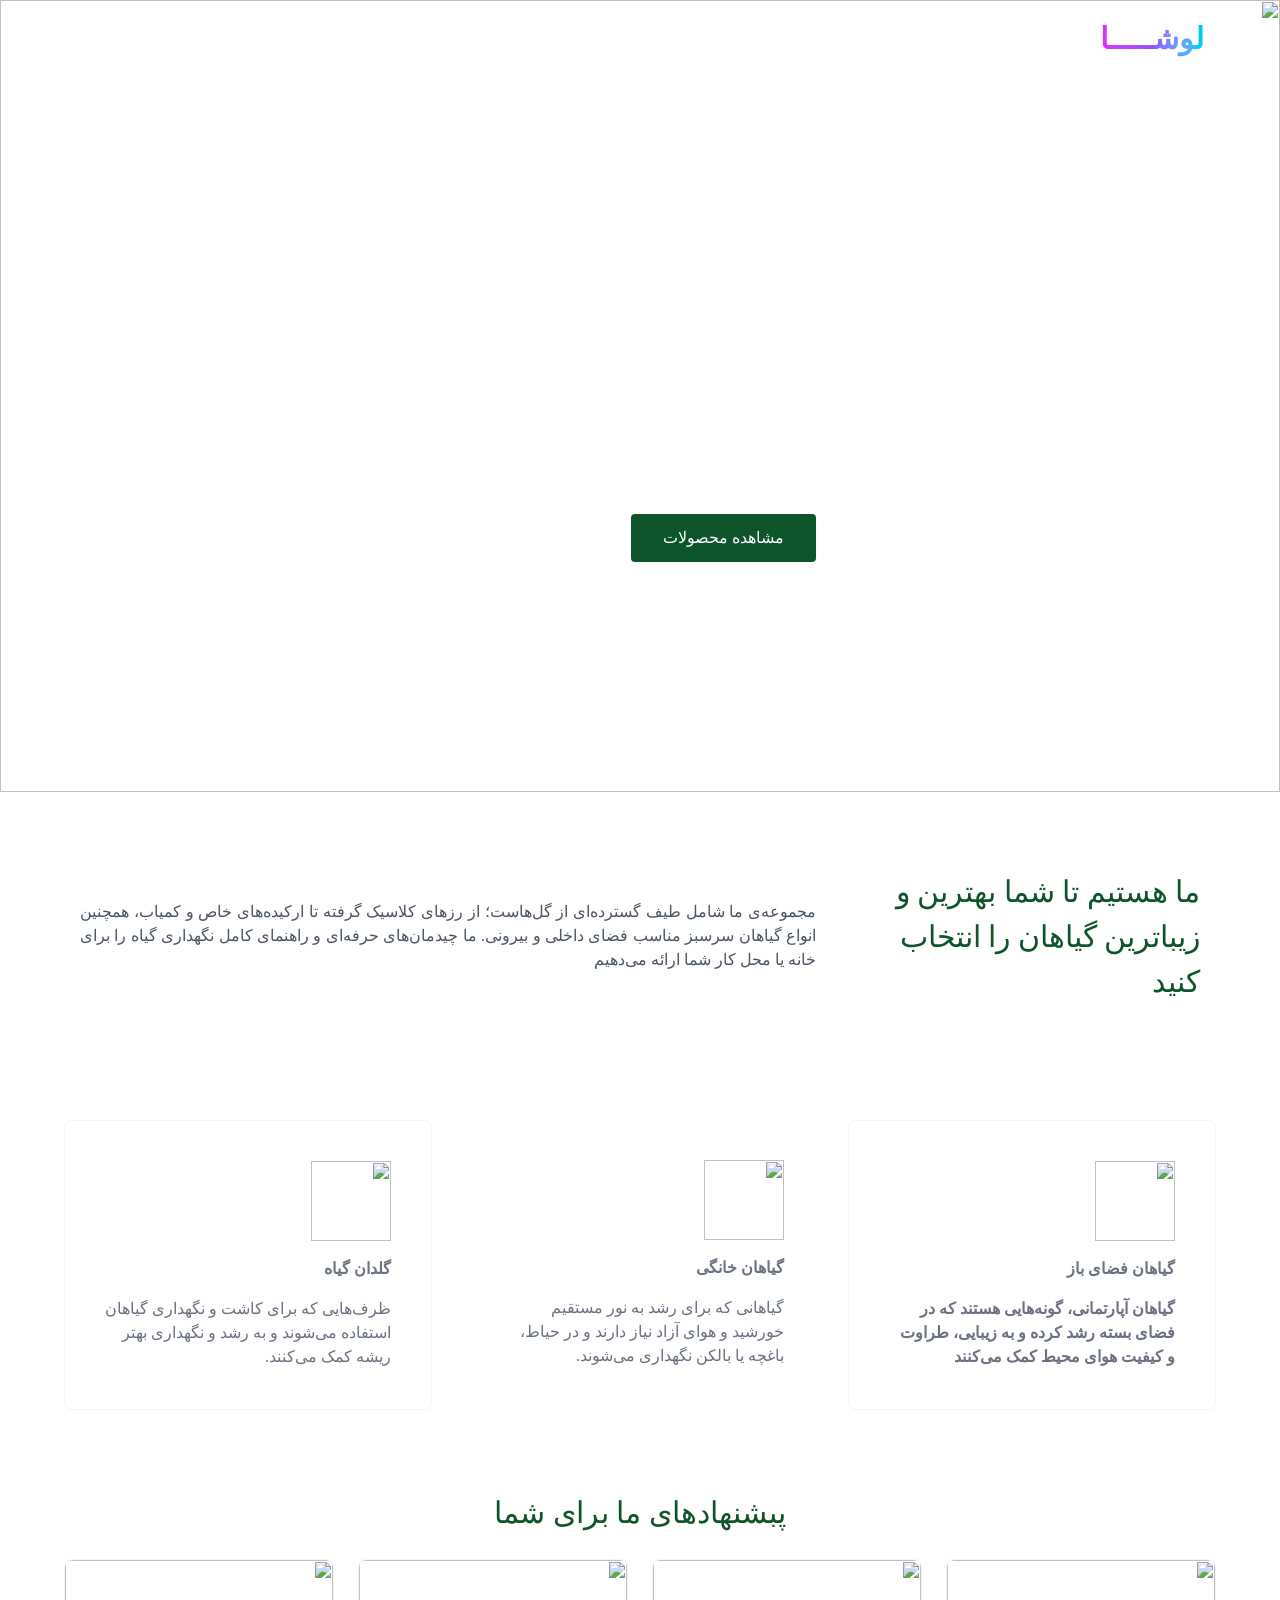
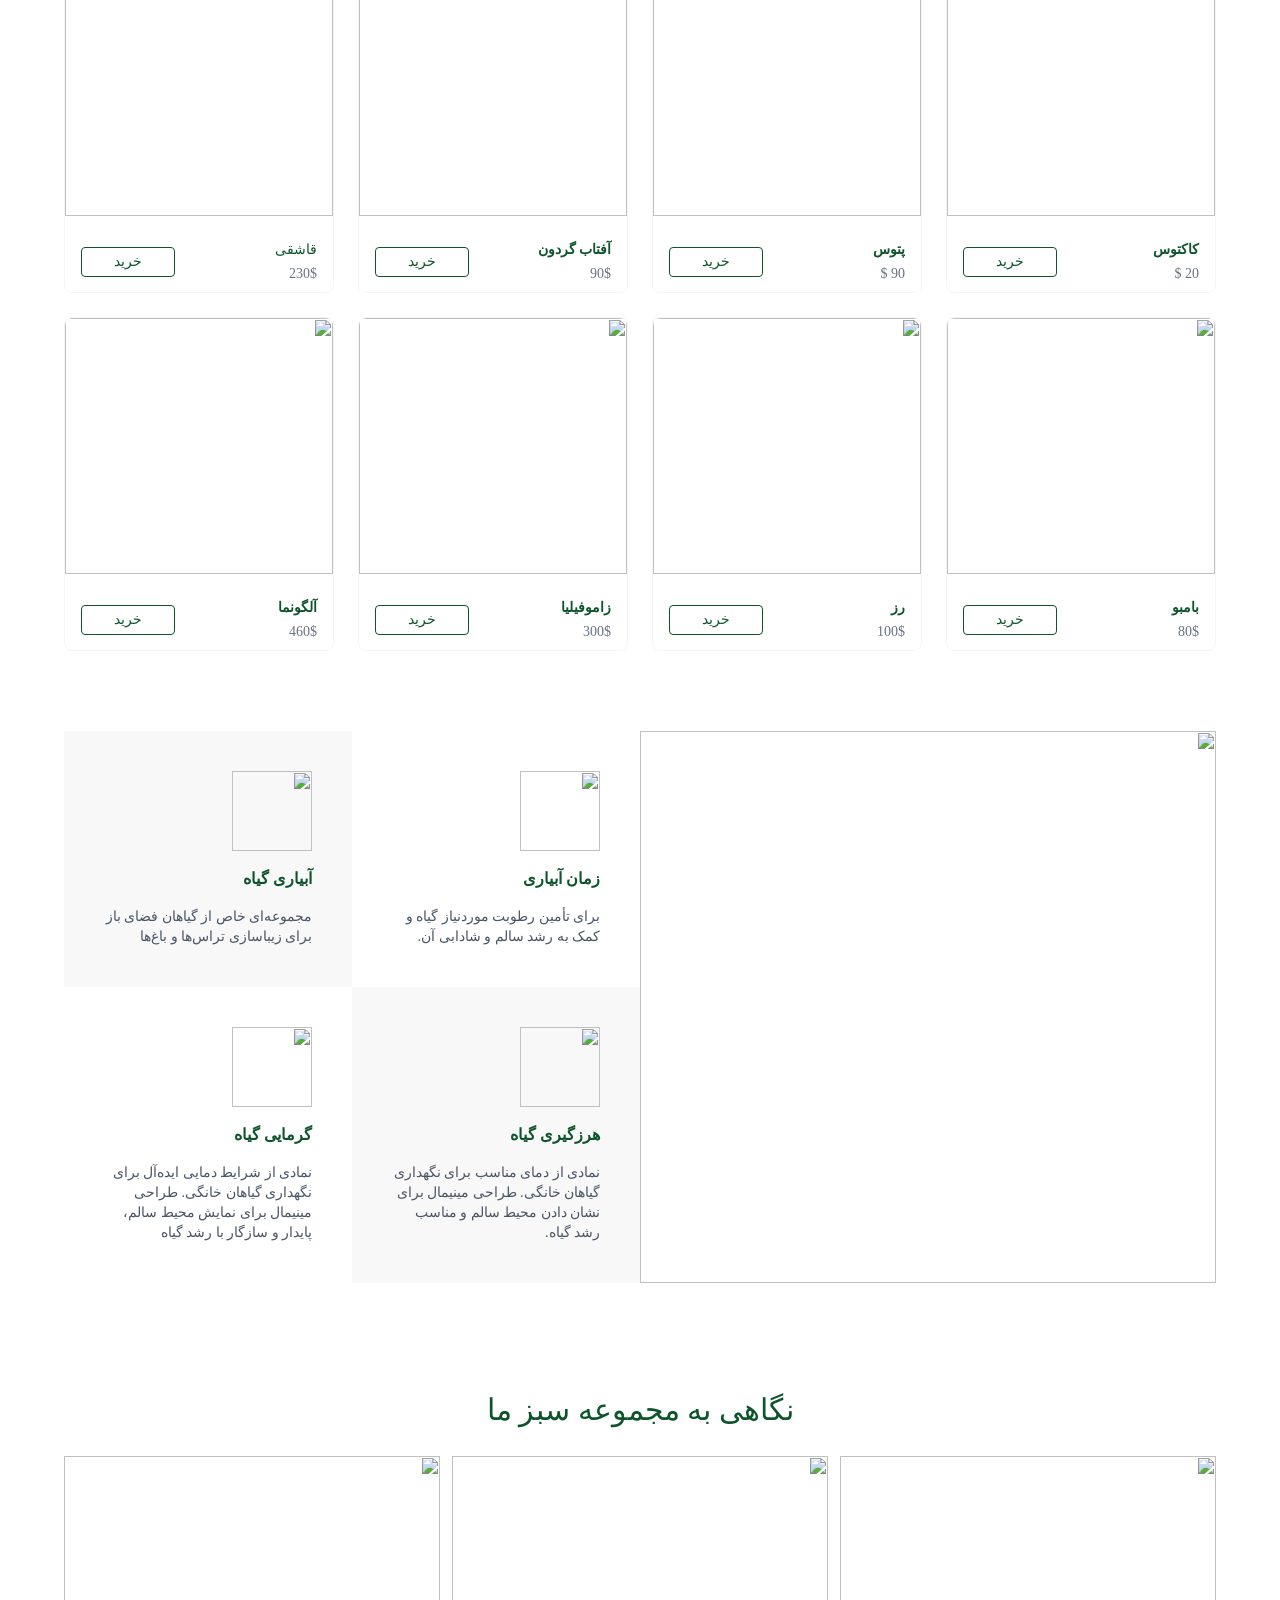
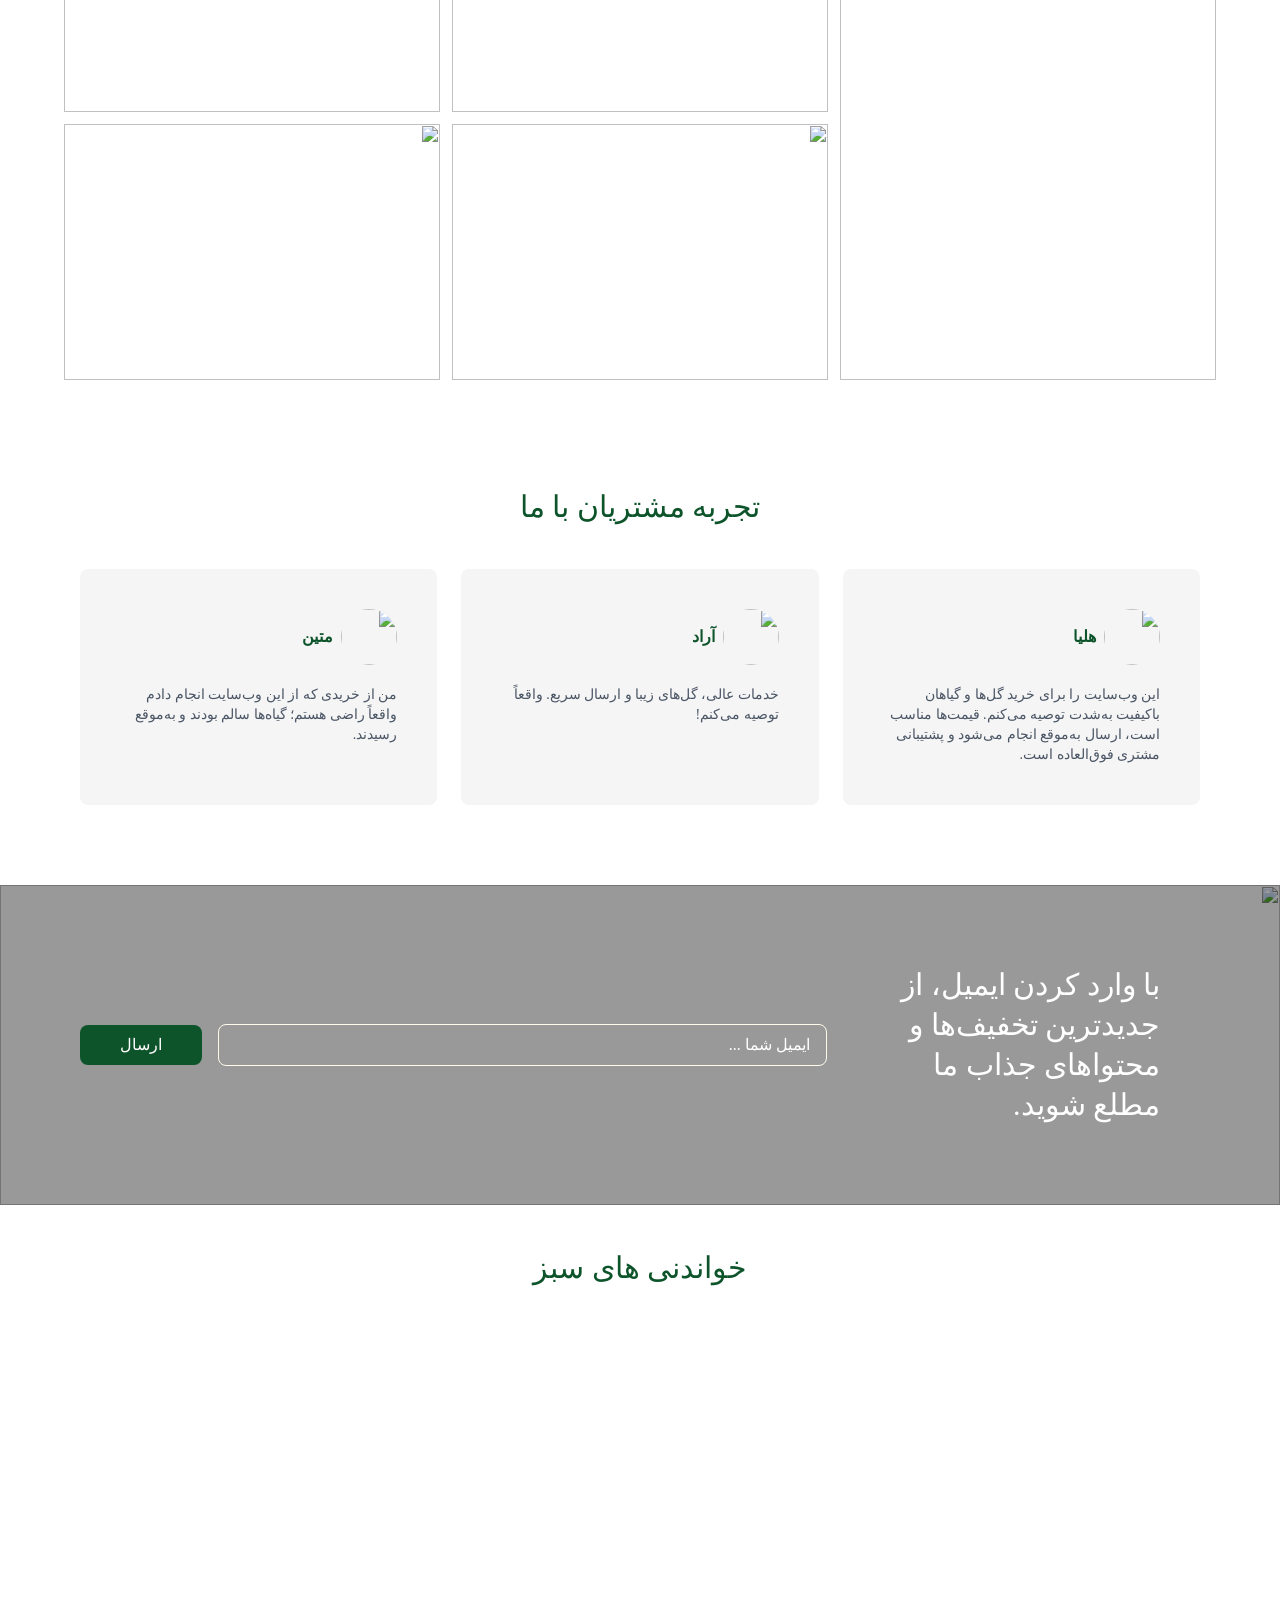
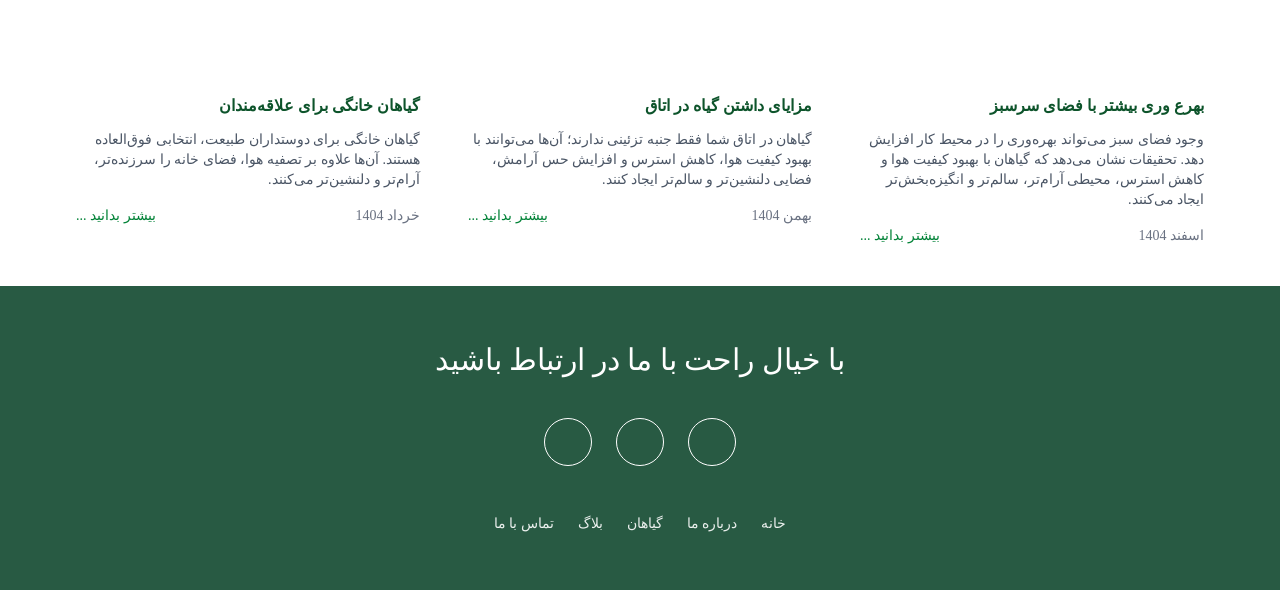
==== index.html @ 512f6c92 "Fix CSS paths" ====
<!doctype html>
<html lang="en" dir="rtl">
  <head>
    <meta charset="UTF-8" />
    <meta name="viewport" content="width=device-width, initial-scale=1.0" />
    <title>Document</title>
     <link rel="stylesheet" href="src/output.css" />
    <link rel="stylesheet" href="src/input.css" />
    <link rel="stylesheet" href="src/css/fontStyle.css" /> 
  </head>
  <body>
 
 <section id="home" class="relative h-[88vh] ">
        <!-- Header -->
        <header class="relative z-20 top-0 ">
            <div class="max-w-6xl px-3 pt-5 mx-auto h-14 flex items-center justify-between">
                <!-- Logo -->
                <a href="#" class=" Font-Bold  text-balance font-extrabold bg-gradient-to-r from-fuchsia-500 via-violet-500 to-cyan-400 bg-clip-text text-transparent">لوشـــــا</a>
                <!-- Mobile Menu Toggle -->
                <input type="checkbox" id="toggle" class="peer hidden">
                <label for="toggle" class="lg:hidden cursor-pointer p-2">
                    <div class="space-y-1.5 ">
                        <span class="block w-6 h-0.5 bg-white"></span>
                        <span class="block w-6 h-0.5 bg-white"></span>
                        <span class="block w-6 h-0.5 bg-white"></span>
                    </div>
                </label>
                <!-- Navigation -->
                <nav class="hidden peer-checked:flex absolute top-14 left-0 right-0 bg-[#99a9a7] border-b-2 border-white flex-col p-4 gap-6 items-center
                   lg:static lg:flex lg:flex-row lg:bg-transparent lg:border-none">
                    <a href="#home" class="text-white hover:text-green-800 hover:scale-125 transition duration-300  ">خانه</a>
                    <a href="#aboutUs" class="text-white hover:text-green-800  hover:scale-125 transition duration-300  ">درباره ما</a>
                    <a href="#Plans" class="text-white hover:text-green-800    hover:scale-125 transition duration-300">برنامه ها</a>
                    <a href="#footer" class="text-white hover:text-green-800   hover:scale-125 transition duration-300 ">ارتباطات</a>
                    <!-- Contact Button  -->
                    <a href="#"
                        class="Font-Lightt hidden lg:inline border  hover:scale-110  border-white px-5 py-1 rounded text-white hover:bg-white hover:text-green-900 transition duration-300 animate-pulse">تماس
                        با ما</a>
                </nav>
            </div>
        </header>
        <!-- Background image -->
        <div class="absolute inset-0">
            <img src="../src/img/banner.png" class="w-full h-full object-cover" alt="">
        </div>
        <!-- Hero Content -->
        <div class="relative z-10 flex flex-col items-center justify-center h-full text-center text-white px-4">
            <h1 class="Font-BoldEX mb-6">طراوت گل‌ها، مهمان خانه‌های شما</h1>
            <p class="Font-Lightt mb-6 font-bold">
                با فروشگاه آنلاین گل و گیاه ما، تنها با چند کلیک ساده می‌توانید زیباترین گل‌ها و
                گیاهان را سفارش
                دهید. <br>مجموعه‌ای متنوع از گل‌های تازه و گیاهان آپارتمانی آماده‌اند تا طراوت و آرامش طبیعت را به فضای
                خانه یا محل کار شما بیاورند.
            </p>
            <!-- Buttons Wrapper -->
            <div class="flex flex-wrap justify-center items-center gap-4 mt-4 Font-Lightt">
                <!-- Book Now -->
                <a href="#" class="bg-green-900 text-white px-8 py-3 rounded hover:bg-green-800 transition">مشاهده
                    محصولات</a>
                <!-- Watch Video -->
                <a href="#"
                    class="flex items-center border border-white text-white px-8 py-3 rounded hover:bg-white/15 backdrop-blur-lg hover:text-green-900 transition duration-300">تماشای
                    ویدیو</a>
            </div>
        </div>
    </section>

    <!-- ================= AboutUS SECTION ================= -->
    <section id="aboutUs" class="grid grid-cols-1 md:grid-cols-3 max-w-6xl mx-auto py-10 h-72">
        <div class="flex items-center col-span-1 text-center md:text-right p-4">
            <h2 class="Font-Bold text-green-900">ما هستیم تا شما بهترین و زیباترین گیاهان را انتخاب کنید</h2>
        </div>
        <div class="flex items-center col-span-2 text-gray-600 Font-Lightt text-center md:text-justify p-4">
            مجموعه‌ی ما شامل طیف گسترده‌ای از گل‌هاست؛ از رزهای کلاسیک گرفته تا
            ارکیده‌های خاص و کمیاب،
            همچنین انواع گیاهان سرسبز مناسب فضای داخلی و بیرونی.
            ما چیدمان‌های حرفه‌ای و راهنمای کامل نگهداری گیاه را برای خانه یا محل کار شما ارائه می‌دهیم
        </div>
    </section>

    <!-- ================= SERVICES SECTION ================= -->
    <section class="grid grid-cols-1 md:grid-cols-3 max-w-6xl mx-auto gap-6 py-10">
        <!-- Card 1 -->
        <div class="border border-neutral-100 p-10 rounded-lg cursor-pointer hover:bg-green-900 text-gray-500 font-bold hover:text-white  transition duration-300">
            <img src="../src/img/1.png" class="w-20 h-20 object-contain" alt="">
            <h3 class="Font-Medium my-4 text-gray-500  hover:text-white"> گیاهان فضای باز</h3>
            <p class="Font-Lightt">
                گیاهان آپارتمانی، گونه‌هایی هستند که در فضای بسته رشد کرده و به زیبایی، طراوت و کیفیت هوای محیط کمک
                می‌کنند
            </p>
        </div>

        <!-- Card 2 -->
        <div class="hover:bg-green-900 text-gray-500 hover:text-white  cursor-pointer  p-10 rounded-lg transition duration-300">
            <img src="../src/img/footer_Monstera.png" class="w-20 h-20 object-contain" alt="">
            <h3 class="Font-Medium my-4 text-gray-500  hover:text-white"> گیاهان خانگی</h3>
            <p class="Font-Lightt">
                گیاهانی که برای رشد به نور مستقیم خورشید و هوای آزاد نیاز دارند و در حیاط، باغچه یا
                بالکن نگهداری می‌شوند.
            </p>
        </div>

        <!-- Card 3 -->
        <div class="border border-neutral-100 p-10 rounded-lg transition duration-300 hover:bg-green-900 text-gray-500 hover:text-white  cursor-pointer">
            <img src="../src/img/3.png" class="w-20 h-20 object-contain" alt="">
            <h3 class="Font-Medium my-4   text-gray-500  hover:text-white "> گلدان گیاه</h3>
            <p class="Font-Lightt">
                ظرف‌هایی که برای کاشت و نگهداری گیاهان استفاده می‌شوند و به رشد و نگهداری بهتر ریشه کمک می‌کنند.
            </p>
        </div>
    </section>

    <!-- ================= PRODUCTS SECTION ================= -->
    <section id="products" class="py-10">
        <h2 class="Font-Bold text-center text-green-900 mb-6">پبشنهادهای ما برای شما</h2>

        <!-- Cards -->
        <div class="max-w-6xl mx-auto grid grid-cols-2 md:grid-cols-4 gap-6">
            <!-- card 1 -->
            <div class="col-span-1 border border-neutral-100 rounded-lg">
                <img src="../src/img/Cactus.jpg" class="w-full h-64 mx-auto rounded-t-lg mb-4" alt="">
                <div class="px-4 py-2">
                    <div class="flex items-center justify-between text-sm">
                        <div class="flex flex-col space-y-1">
                            <h3 class="Font-Medium text-green-900">کاکتوس</h3>
                            <span class="text-gray-500 text-sm">20 $</span>
                        </div>
                        <a href="#"
                            class="text-green-900 border border-green-900 hover:bg-green-900 hover:text-white transition px-8 py-1 rounded ">خرید</a>
                    </div>
                </div>
            </div>
            <!-- card 2 -->
            <div class="col-span-1 border border-neutral-100 rounded-lg">
                <img src="../src/img/Pothos.webp" class="w-full h-64 mx-auto rounded-t-lg mb-4" alt="">
                <div class="px-4 py-2">
                    <div class="flex items-center justify-between text-sm">
                        <div class="flex flex-col space-y-1">
                            <h3 class="Font-Medium text-green-900">پتوس</h3>
                            <span class="text-gray-500 text-sm">90 $</span>
                        </div>
                        <a href="#"
                            class="text-green-900 border border-green-900 hover:bg-green-900 hover:text-white transition px-8 py-1 rounded ">خرید</a>
                    </div>
                </div>
            </div>
            <!-- card 3 -->
            <div class="col-span-1 border border-neutral-100 rounded-lg">
                <img src="../src/img/Sunflower.jpg" class="w-full h-64 mx-auto rounded-t-lg mb-4" alt="">
                <div class="px-4 py-2">
                    <div class="flex items-center justify-between text-sm">
                        <div class="flex flex-col space-y-1">
                            <h3 class="Font-Medium text-green-900">
                                آفتاب گردون
                            </h3>
                            <span class="text-gray-500 text-sm">90$</span>
                        </div>
                        <a href="#"
                            class="text-green-900 border border-green-900 hover:bg-green-900 hover:text-white transition px-8 py-1 rounded Font-Lightt">
                            خرید
                        </a>
                    </div>
                </div>
            </div>
            <!-- card 4 -->
            <div class="col-span-1 border border-neutral-100 rounded-lg">
                <img src="../src/img/Spoon-shaped.webp" class="w-full h-64 mx-auto rounded-t-lg mb-4" alt="">
                <div class="px-4 py-2">
                    <div class="flex items-center justify-between text-sm">
                        <div class="flex flex-col space-y-1">
                            <span class="text-green-900">
                                قاشقی
                            </span>
                            <span class="text-gray-500 text-sm">230$</span>
                        </div>
                        <a href="#"
                            class="text-green-900 border border-green-900 hover:bg-green-900 hover:text-white transition px-8 py-1 rounded Font-Lightt">
                            خرید
                        </a>
                    </div>
                </div>
            </div>
            <!-- card 5 -->
            <div class="col-span-1 border border-neutral-100 rounded-lg">
                <img src="../src/img/bambo.jpg" class="w-full h-64 mx-auto rounded-t-lg mb-4" alt="">
                <div class="px-4 py-2">
                    <div class="flex items-center justify-between text-sm">
                        <div class="flex flex-col space-y-1">
                            <h3 class="Font-Medium text-green-900">
                                بامبو
                            </h3>
                            <span class="text-gray-500 text-sm">80$</span>
                        </div>
                        <a href="#"
                            class="text-green-900 border border-green-900 hover:bg-green-900 hover:text-white transition px-8 py-1 rounded Font-Lightt">
                            خرید
                        </a>
                    </div>
                </div>
            </div>
            <!-- card 6 -->
            <div class="col-span-1 border border-neutral-100 rounded-lg">
                <img src="../src/img/Red-Dutch-rose.webp" class="w-full h-64 mx-auto rounded-t-lg mb-4" alt="">
                <div class="px-4 py-2">
                    <div class="flex items-center justify-between text-sm">
                        <div class="flex flex-col space-y-1">
                            <h3 class="Font-Medium text-green-900">
                                رز
                            </h3>
                            <span class="text-gray-500 text-sm">100$</span>
                        </div>
                        <a href="#"
                            class="text-green-900 border border-green-900 hover:bg-green-900 hover:text-white transition px-8 py-1 rounded Font-Lightt">
                            خرید
                        </a>
                    </div>
                </div>
            </div>
            <!-- card 7 -->
            <div class="col-span-1 border border-neutral-100 rounded-lg">
                <img src="../src/img/Zamfolia.jpg" class="w-full h-64 mx-auto rounded-t-lg mb-4" alt="">
                <div class="px-4 py-2">
                    <div class="flex items-center justify-between text-sm">
                        <div class="flex flex-col space-y-1">
                            <h3 class="Font-Medium text-green-900">
                                زاموفیلیا
                            </h3>
                            <span class="text-gray-500 text-sm">300$</span>
                        </div>
                        <a href="#"
                            class="text-green-900 border border-green-900 hover:bg-green-900 hover:text-white transition px-8 py-1 rounded Font-Lightt">
                            خرید
                        </a>
                    </div>
                </div>
            </div>
            <!-- card 8 -->
            <div class="col-span-1 border border-neutral-100 rounded-lg">
                <img src="../src/img/Algonma.jpg" class="w-full h-64 mx-auto rounded-t-lg mb-4" alt="">
                <div class="px-4 py-2">
                    <div class="flex items-center justify-between text-sm">
                        <div class="flex flex-col space-y-1">
                            <h3 class="Font-Medium text-green-900">
                                آلگونما
                            </h3>
                            <span class="text-gray-500 text-sm">460$</span>
                        </div>
                        <a href="#"
                            class="text-green-900 border border-green-900 hover:bg-green-900 hover:text-white transition px-8 py-1 rounded Font-Lightt">
                            خرید
                        </a>
                    </div>
                </div>
            </div>

        </div>
    </section>

    <!-- ================= FEATURES SECTION ================= -->
    <section id="Plans" class="grid grid-cols-1 md:grid-cols-2 max-w-6xl mx-auto py-10">
        <div>
            <img src="../src/img/pexels-cottonbro-studio-4507715 1.png" class="w-full h-64 md:h-full object-cover"
                alt="">
        </div>
        <div class="grid grid-cols-1 md:grid-cols-2">

            <div class="flex flex-col justify-center text-green-900 p-10">
                <img src="../src/img/FlowTime.png" class="w-20 h-20 object-contain" alt="">
                <h3 class="text-green-900 Font-Medium my-4"> زمان آبیاری </h3>
                <p class="Font-Lightt text-gray-600 text-sm">
                    برای تأمین رطوبت موردنیاز گیاه و کمک به رشد سالم و شادابی آن.
                </p>
            </div>

            <div class="flex flex-col justify-center bg-[#f8f8f8] text-green-900 p-10">
                <img src="../src/img/8fa41116-d32b-4390-ba02-7c79e7c85b57.png" class="w-20 h-20 object-contain" alt="">
                <h3 class="text-green-900 Font-Medium my-4"> آبیاری گیاه </h3>
                <p class="Font-Lightt text-gray-600 text-sm">
                    مجموعه‌ای خاص از گیاهان فضای باز برای زیباسازی تراس‌ها و باغ‌ها
                </p>
            </div>

            <div class="flex flex-col justify-center bg-[#f8f8f8] text-green-900 p-10">
                <img src="../src/img/30fdf7d8-3fae-4b91-aa22-3a7f29d0831c.png" class="w-20 h-20 object-contain" alt="">
                <h3 class="text-green-900 Font-Medium my-4"> هرزگیری گیاه</h3>
                <p class="Font-Lightt text-gray-600 text-sm">
                    نمادی از دمای مناسب برای نگهداری گیاهان خانگی.
                    طراحی مینیمال برای نشان دادن محیط سالم و مناسب رشد گیاه. </p>
            </div>

            <div class="flex flex-col justify-center text-green-900 p-10">
                <img src="../src/img/PlantTemp1.png" class="w-20 h-20 object-contain" alt="">
                <h3 class="text-green-900 Font-Medium my-4">گرمایی گیاه</h3>
                <p class="Font-Lightt text-gray-600 text-sm">
                    نمادی از شرایط دمایی ایده‌آل برای نگهداری گیاهان خانگی.
                    طراحی مینیمال برای نمایش محیط سالم، پایدار و سازگار با رشد گیاه
            </div>

        </div>
    </section>

    <!-- ================= GALLERY SECTION ================= -->ّ
    <section class="py-10">
        <h2 class="Font-Bold text-center text-green-900 mb-6">نگاهی به مجموعه سبز ما</h2>
        <div class="grid grid-cols-1 md:grid-cols-3 max-w-6xl mx-auto mb-6 gap-3">
            <div class="col-span-1">
                <img src="../src/img/image 5.png" class="w-full h-64 md:h-full object-cover" alt="">
            </div>

            <div class="col-span-1 md:col-span-2 grid grid-cols-1 md:grid-cols-2 gap-3">
                <div>
                    <img src="../src/img/pexels-cottonbro-studio-4507715 3.png" class="w-full h-64 object-cover" alt="">
                </div>
                <div>
                    <img src="../src/img/pexels-cottonbro-studio-4507715 2.png" class="w-full h-64 object-cover" alt="">
                </div>
                <div>
                    <img src="../src/img/pexels-cottonbro-studio-4507715 5.png" class="w-full h-64 object-cover" alt="">
                </div>
                <div>
                    <img src="../src/img/pexels-cottonbro-studio-4507715 4.png" class="w-full h-64 object-cover" alt="">
                </div>
            </div>
        </div>
    </section>

    <!-- ================= TESTIMONIAL SECTION ================= -->
    <section class="py-10">
        <h2 class="Font-Bold text-center text-green-900 mb-6">تجربه مشتریان با ما</h2>

        <div class="grid grid-cols-1 md:grid-cols-3 max-w-6xl mx-auto mb-6 gap-6 p-4">
            <!-- card 1 -->
            <div class="bg-neutral-100 p-10 rounded-lg">
                <div class="flex items-center gap-2">
                    <img src="../src/img/Untitled01.jpg" class="w-14 h-14 rounded-full" alt="">
                    <h3 class="text-green-900 Font-Medium">هلیا</h3>
                </div>
                <p class="Font-Lightt text-gray-600 text-sm mt-5">
                    این وب‌سایت را برای خرید گل‌ها و گیاهان باکیفیت به‌شدت توصیه می‌کنم. قیمت‌ها مناسب است، ارسال
                    به‌موقع انجام می‌شود و پشتیبانی مشتری فوق‌العاده است.
                </p>
            </div>

            <!-- card 2 -->
            <div class="bg-neutral-100 p-10 rounded-lg">
                <div class="flex items-center gap-2">
                    <img src="../src/img/Untitled02.png" class="w-14 h-14 rounded-full" alt="">
                    <h3 class="text-green-900 Font-Medium">آراد</h3>
                </div>
                <p class="Font-Lightt text-gray-600 text-sm mt-5">
                    خدمات عالی، گل‌های زیبا و ارسال سریع. واقعاً توصیه می‌کنم!
                </p>
            </div>

            <!-- card 3 -->
            <div class="bg-neutral-100 p-10 rounded-lg">
                <div class="flex items-center gap-2">
                    <img src="../src/img/Untitled03.png" class="w-14 h-14 rounded-full" alt="">
                    <h3 class="text-green-900 Font-Medium">متین</h3>
                </div>
                <p class="Font-Lightt text-gray-600 text-sm mt-5">
                    من از خریدی که از این وب‌سایت انجام دادم واقعاً راضی هستم؛ گیاه‌ها سالم بودند و به‌موقع رسیدند.
                </p>
            </div>
        </div>
    </section>

    <!-- ================= NEWSLETTER SECTION ================= -->
    <section class="relative overflow-hidden">
        <!-- Background Image -->
        <img src="../src/img/nurs.png" class="absolute w-full h-full object-cover" alt="">

        <!-- Optional Dark Overly -->
        <div class="absolute inset-0 bg-black/40"></div>

        <!-- Grid Content -->
        <div class="relative z-10 grid grid-cols-1 md:grid-cols-3 h-80 max-w-6xl mx-auto px-4">

            <div class="col-span-1 text-center md:text-right flex items-center text-2xl p-10">
                <h2 class="Font-Bold text-white">
                    با وارد کردن ایمیل، از جدیدترین تخفیف‌ها و محتواهای جذاب ما مطلع شوید.
                </h2>
            </div>

            <div class="col-span-1 text-center md:col-span-2 md:text-right gap-4 md:flex items-center">
                <input type="email" placeholder="ایمیل شما ..." class="Font-Lightt w-full px-4 py-2
                 rounded-lg border border-amber-50 focus:outline-none text-white">
                <button
                    class="Font-Lightt bg-green-900 text-white px-10 py-2 rounded-lg hover:bg-green-800 transition mt-3 md:mt-0 cursor-pointer">ارسال</button>
            </div>

        </div>
    </section>

    <!-- ================= BLOG SECTION ================= -->
    <section id="blog" class="py-10">
        <h2 class="Font-Bold text-center text-green-900 mb-6">خواندنی های سبز</h2>

        <!-- CardS -->
        <div class="max-w-6xl mx-auto grid grid-cols-1 md:grid-cols-3 gap-6">
            <!-- card 1 -->
            <div class="col-span-1 text-center md:text-right">
                <img src="../src/img/image 6.png" class="aspect-square mx-auto rounded-2xl mb-3" alt="">
                <div class="px-3">
                    <h3 class="Font-Medium text-green-900 mb-3">
                        بهرع وری بیشتر با فضای سرسبز
                    </h3>
                    <p class="Font-Lightt text-gray-600 text-sm mb-4">
                        وجود فضای سبز می‌تواند بهره‌وری را در محیط کار افزایش دهد. تحقیقات نشان می‌دهد که گیاهان با
                        بهبود کیفیت هوا و کاهش استرس، محیطی آرام‌تر، سالم‌تر و انگیزه‌بخش‌تر ایجاد می‌کنند.
                    </p>
                    <div class="flex items-center justify-between text-sm text-gray-500">
                        <span>اسفند 1404</span>
                        <a href="#" class="text-green-700"> بیشتر بدانید ...</a>
                    </div>
                </div>
            </div>

            <!-- card 2 -->
            <div class="col-span-1 text-center md:text-right">
                <img src="../src/img/image 7.png" class="aspect-square mx-auto rounded-2xl mb-3" alt="">
                <div class="px-3">
                    <h3 class="Font-Medium text-green-900 mb-3">
                        مزایای داشتن گیاه در اتاق
                    </h3>
                    <p class="Font-Lightt text-gray-600 text-sm mb-4">
                        گیاهان در اتاق شما فقط جنبه تزئینی ندارند؛ آن‌ها می‌توانند با بهبود کیفیت هوا، کاهش استرس و
                        افزایش حس آرامش، فضایی دلنشین‌تر و سالم‌تر ایجاد کنند.
                    </p>
                    <div class="flex items-center justify-between  text-sm text-gray-500">
                        <span>بهمن 1404</span>
                        <a href="#" class="text-green-700"> بیشتر بدانید ...</a>
                    </div>
                </div>
            </div>

            <!-- card 3 -->
            <div class="col-span-1 text-center md:text-right">
                <img src="../src/img/image 8.png" class="aspect-square mx-auto rounded-2xl mb-3" alt="">
                <div class="px-3">
                    <h3 class="Font-Medium text-green-900 mb-3">
                        گیاهان خانگی برای علاقه‌مندان
                    </h3>
                    <p class="Font-Lightt text-gray-600 text-sm mb-4">
                        گیاهان خانگی برای دوستداران طبیعت، انتخابی فوق‌العاده هستند.
                        آن‌ها علاوه بر تصفیه هوا، فضای خانه را سرزنده‌تر، آرام‌تر و دلنشین‌تر می‌کنند.
                    </p>
                    <div class="flex items-center justify-between  text-sm text-gray-500">
                        <span>خرداد 1404</span>
                        <a href="#" class="text-green-700"> بیشتر بدانید ...</a>
                    </div>
                </div>
            </div>
        </div>
    </section>

    <!-- ================= FOOTER ================= -->
    <footer id="footer" class="bg-[#285a43] text-white py-14 relative overflow-hidden">
        <!-- Decorative Image -->
        <img src="../src/img/footer_Monstera.png" class="absolute left-40 bottom-0 w-48 opacity-20" alt="">
        <img src="../src/img/footer_Fern.png" class="absolute right-40 bottom-0 w-48 opacity-20" alt="">

        <div class="relative z-10 max-w-6xl mx-auto px-6">
            <h2 class="Font-Bold text-center text-2xl md:text-3xl mb-10">
                با خیال راحت با ما در ارتباط باشید
            </h2>

            <!-- Social Links -->
            <div class="flex items-center justify-center gap-6 mb-12">
                <a href=""
                    class="w-12 h-12 rounded-full border border-white flex items-center justify-center hover:bg-white hover:text-green-100 transition">
                    <i class="fa-brands fa-instagram text-xl"></i>
                </a>

                <a href=""
                    class="w-12 h-12 rounded-full border border-white flex items-center justify-center hover:bg-white hover:text-green-100 transition">
                    <i class="fa-brands fa-facebook-f text-xl"></i>
                </a>

                <a href=""
                    class="w-12 h-12 rounded-full border border-white flex items-center justify-center hover:bg-white hover:text-green-100 transition">
                    <i class="fa-brands fa-twitter text-xl"></i>
                </a>
            </div>

            <!-- Footer Menu -->
            <div class="flex flex-wrap items-center justify-center gap-6 text-sm Font-Lightt text-white/90">
                <a href="#home" class="hover:text-white transition">خانه</a>
                <a href="#aboutUs" class="hover:text-white transition">درباره ما</a>
                <a href="#products" class="hover:text-white transition">گیاهان</a>
                <a href="#blog" class="hover:text-white transition">بلاگ</a>
                <a href="#footer" class="hover:text-white transition">تماس با ما</a>
            </div>
        </div>
    </footer>


  </body>
</html>
---- src/output.css ----
/*! tailwindcss v4.2.4 | MIT License | https://tailwindcss.com */
@layer properties;
@layer theme, base, components, utilities;
@layer theme {
  :root, :host {
    --font-sans: ui-sans-serif, system-ui, sans-serif, "Apple Color Emoji",
      "Segoe UI Emoji", "Segoe UI Symbol", "Noto Color Emoji";
    --font-mono: ui-monospace, SFMono-Regular, Menlo, Monaco, Consolas, "Liberation Mono",
      "Courier New", monospace;
    --color-red-500: oklch(63.7% 0.237 25.331);
    --color-orange-500: oklch(70.5% 0.213 47.604);
    --color-amber-50: oklch(98.7% 0.022 95.277);
    --color-yellow-700: oklch(55.4% 0.135 66.442);
    --color-lime-800: oklch(45.3% 0.124 130.933);
    --color-green-100: oklch(96.2% 0.044 156.743);
    --color-green-700: oklch(52.7% 0.154 150.069);
    --color-green-800: oklch(44.8% 0.119 151.328);
    --color-green-900: oklch(39.3% 0.095 152.535);
    --color-cyan-400: oklch(78.9% 0.154 211.53);
    --color-cyan-600: oklch(60.9% 0.126 221.723);
    --color-cyan-800: oklch(45% 0.085 224.283);
    --color-blue-500: oklch(62.3% 0.214 259.815);
    --color-blue-800: oklch(42.4% 0.199 265.638);
    --color-indigo-700: oklch(45.7% 0.24 277.023);
    --color-violet-500: oklch(60.6% 0.25 292.717);
    --color-purple-500: oklch(62.7% 0.265 303.9);
    --color-fuchsia-500: oklch(66.7% 0.295 322.15);
    --color-fuchsia-700: oklch(51.8% 0.253 323.949);
    --color-pink-500: oklch(65.6% 0.241 354.308);
    --color-gray-500: oklch(55.1% 0.027 264.364);
    --color-gray-600: oklch(44.6% 0.03 256.802);
    --color-neutral-100: oklch(97% 0 0);
    --color-black: #000;
    --color-white: #fff;
    --spacing: 0.25rem;
    --container-6xl: 72rem;
    --text-sm: 0.875rem;
    --text-sm--line-height: calc(1.25 / 0.875);
    --text-xl: 1.25rem;
    --text-xl--line-height: calc(1.75 / 1.25);
    --text-2xl: 1.5rem;
    --text-2xl--line-height: calc(2 / 1.5);
    --text-3xl: 1.875rem;
    --text-3xl--line-height: calc(2.25 / 1.875);
    --text-5xl: 3rem;
    --text-5xl--line-height: 1;
    --text-6xl: 3.75rem;
    --text-6xl--line-height: 1;
    --text-8xl: 6rem;
    --text-8xl--line-height: 1;
    --text-9xl: 8rem;
    --text-9xl--line-height: 1;
    --font-weight-bold: 700;
    --font-weight-extrabold: 800;
    --radius-lg: 0.5rem;
    --radius-2xl: 1rem;
    --animate-pulse: pulse 2s cubic-bezier(0.4, 0, 0.6, 1) infinite;
    --blur-lg: 16px;
    --default-transition-duration: 150ms;
    --default-transition-timing-function: cubic-bezier(0.4, 0, 0.2, 1);
    --default-font-family: var(--font-sans);
    --default-mono-font-family: var(--font-mono);
  }
}
@layer base {
  *, ::after, ::before, ::backdrop, ::file-selector-button {
    box-sizing: border-box;
    margin: 0;
    padding: 0;
    border: 0 solid;
  }
  html, :host {
    line-height: 1.5;
    -webkit-text-size-adjust: 100%;
    tab-size: 4;
    font-family: var(--default-font-family, ui-sans-serif, system-ui, sans-serif, "Apple Color Emoji", "Segoe UI Emoji", "Segoe UI Symbol", "Noto Color Emoji");
    font-feature-settings: var(--default-font-feature-settings, normal);
    font-variation-settings: var(--default-font-variation-settings, normal);
    -webkit-tap-highlight-color: transparent;
  }
  hr {
    height: 0;
    color: inherit;
    border-top-width: 1px;
  }
  abbr:where([title]) {
    -webkit-text-decoration: underline dotted;
    text-decoration: underline dotted;
  }
  h1, h2, h3, h4, h5, h6 {
    font-size: inherit;
    font-weight: inherit;
  }
  a {
    color: inherit;
    -webkit-text-decoration: inherit;
    text-decoration: inherit;
  }
  b, strong {
    font-weight: bolder;
  }
  code, kbd, samp, pre {
    font-family: var(--default-mono-font-family, ui-monospace, SFMono-Regular, Menlo, Monaco, Consolas, "Liberation Mono", "Courier New", monospace);
    font-feature-settings: var(--default-mono-font-feature-settings, normal);
    font-variation-settings: var(--default-mono-font-variation-settings, normal);
    font-size: 1em;
  }
  small {
    font-size: 80%;
  }
  sub, sup {
    font-size: 75%;
    line-height: 0;
    position: relative;
    vertical-align: baseline;
  }
  sub {
    bottom: -0.25em;
  }
  sup {
    top: -0.5em;
  }
  table {
    text-indent: 0;
    border-color: inherit;
    border-collapse: collapse;
  }
  :-moz-focusring {
    outline: auto;
  }
  progress {
    vertical-align: baseline;
  }
  summary {
    display: list-item;
  }
  ol, ul, menu {
    list-style: none;
  }
  img, svg, video, canvas, audio, iframe, embed, object {
    display: block;
    vertical-align: middle;
  }
  img, video {
    max-width: 100%;
    height: auto;
  }
  button, input, select, optgroup, textarea, ::file-selector-button {
    font: inherit;
    font-feature-settings: inherit;
    font-variation-settings: inherit;
    letter-spacing: inherit;
    color: inherit;
    border-radius: 0;
    background-color: transparent;
    opacity: 1;
  }
  :where(select:is([multiple], [size])) optgroup {
    font-weight: bolder;
  }
  :where(select:is([multiple], [size])) optgroup option {
    padding-inline-start: 20px;
  }
  ::file-selector-button {
    margin-inline-end: 4px;
  }
  ::placeholder {
    opacity: 1;
  }
  @supports (not (-webkit-appearance: -apple-pay-button))  or (contain-intrinsic-size: 1px) {
    ::placeholder {
      color: currentcolor;
      @supports (color: color-mix(in lab, red, red)) {
        color: color-mix(in oklab, currentcolor 50%, transparent);
      }
    }
  }
  textarea {
    resize: vertical;
  }
  ::-webkit-search-decoration {
    -webkit-appearance: none;
  }
  ::-webkit-date-and-time-value {
    min-height: 1lh;
    text-align: inherit;
  }
  ::-webkit-datetime-edit {
    display: inline-flex;
  }
  ::-webkit-datetime-edit-fields-wrapper {
    padding: 0;
  }
  ::-webkit-datetime-edit, ::-webkit-datetime-edit-year-field, ::-webkit-datetime-edit-month-field, ::-webkit-datetime-edit-day-field, ::-webkit-datetime-edit-hour-field, ::-webkit-datetime-edit-minute-field, ::-webkit-datetime-edit-second-field, ::-webkit-datetime-edit-millisecond-field, ::-webkit-datetime-edit-meridiem-field {
    padding-block: 0;
  }
  ::-webkit-calendar-picker-indicator {
    line-height: 1;
  }
  :-moz-ui-invalid {
    box-shadow: none;
  }
  button, input:where([type="button"], [type="reset"], [type="submit"]), ::file-selector-button {
    appearance: button;
  }
  ::-webkit-inner-spin-button, ::-webkit-outer-spin-button {
    height: auto;
  }
  [hidden]:where(:not([hidden="until-found"])) {
    display: none !important;
  }
}
@layer utilities {
  .absolute {
    position: absolute;
  }
  .relative {
    position: relative;
  }
  .inset-0 {
    inset: calc(var(--spacing) * 0);
  }
  .top-0 {
    top: calc(var(--spacing) * 0);
  }
  .top-14 {
    top: calc(var(--spacing) * 14);
  }
  .right-0 {
    right: calc(var(--spacing) * 0);
  }
  .right-40 {
    right: calc(var(--spacing) * 40);
  }
  .bottom-0 {
    bottom: calc(var(--spacing) * 0);
  }
  .left-0 {
    left: calc(var(--spacing) * 0);
  }
  .left-40 {
    left: calc(var(--spacing) * 40);
  }
  .z-10 {
    z-index: 10;
  }
  .z-20 {
    z-index: 20;
  }
  .col-span-1 {
    grid-column: span 1 / span 1;
  }
  .col-span-2 {
    grid-column: span 2 / span 2;
  }
  .mx-auto {
    margin-inline: auto;
  }
  .my-4 {
    margin-block: calc(var(--spacing) * 4);
  }
  .mt-3 {
    margin-top: calc(var(--spacing) * 3);
  }
  .mt-4 {
    margin-top: calc(var(--spacing) * 4);
  }
  .mt-5 {
    margin-top: calc(var(--spacing) * 5);
  }
  .mb-3 {
    margin-bottom: calc(var(--spacing) * 3);
  }
  .mb-4 {
    margin-bottom: calc(var(--spacing) * 4);
  }
  .mb-6 {
    margin-bottom: calc(var(--spacing) * 6);
  }
  .mb-10 {
    margin-bottom: calc(var(--spacing) * 10);
  }
  .mb-12 {
    margin-bottom: calc(var(--spacing) * 12);
  }
  .block {
    display: block;
  }
  .flex {
    display: flex;
  }
  .grid {
    display: grid;
  }
  .hidden {
    display: none;
  }
  .aspect-square {
    aspect-ratio: 1 / 1;
  }
  .h-0\.5 {
    height: calc(var(--spacing) * 0.5);
  }
  .h-12 {
    height: calc(var(--spacing) * 12);
  }
  .h-14 {
    height: calc(var(--spacing) * 14);
  }
  .h-20 {
    height: calc(var(--spacing) * 20);
  }
  .h-64 {
    height: calc(var(--spacing) * 64);
  }
  .h-72 {
    height: calc(var(--spacing) * 72);
  }
  .h-80 {
    height: calc(var(--spacing) * 80);
  }
  .h-\[88vh\] {
    height: 88vh;
  }
  .h-full {
    height: 100%;
  }
  .w-6 {
    width: calc(var(--spacing) * 6);
  }
  .w-12 {
    width: calc(var(--spacing) * 12);
  }
  .w-14 {
    width: calc(var(--spacing) * 14);
  }
  .w-20 {
    width: calc(var(--spacing) * 20);
  }
  .w-48 {
    width: calc(var(--spacing) * 48);
  }
  .w-full {
    width: 100%;
  }
  .max-w-6xl {
    max-width: var(--container-6xl);
  }
  .animate-pulse {
    animation: var(--animate-pulse);
  }
  .cursor-pointer {
    cursor: pointer;
  }
  .grid-cols-1 {
    grid-template-columns: repeat(1, minmax(0, 1fr));
  }
  .grid-cols-2 {
    grid-template-columns: repeat(2, minmax(0, 1fr));
  }
  .flex-col {
    flex-direction: column;
  }
  .flex-wrap {
    flex-wrap: wrap;
  }
  .items-center {
    align-items: center;
  }
  .justify-between {
    justify-content: space-between;
  }
  .justify-center {
    justify-content: center;
  }
  .gap-2 {
    gap: calc(var(--spacing) * 2);
  }
  .gap-3 {
    gap: calc(var(--spacing) * 3);
  }
  .gap-4 {
    gap: calc(var(--spacing) * 4);
  }
  .gap-6 {
    gap: calc(var(--spacing) * 6);
  }
  .space-y-1 {
    :where(& > :not(:last-child)) {
      --tw-space-y-reverse: 0;
      margin-block-start: calc(calc(var(--spacing) * 1) * var(--tw-space-y-reverse));
      margin-block-end: calc(calc(var(--spacing) * 1) * calc(1 - var(--tw-space-y-reverse)));
    }
  }
  .space-y-1\.5 {
    :where(& > :not(:last-child)) {
      --tw-space-y-reverse: 0;
      margin-block-start: calc(calc(var(--spacing) * 1.5) * var(--tw-space-y-reverse));
      margin-block-end: calc(calc(var(--spacing) * 1.5) * calc(1 - var(--tw-space-y-reverse)));
    }
  }
  .overflow-hidden {
    overflow: hidden;
  }
  .rounded {
    border-radius: 0.25rem;
  }
  .rounded-2xl {
    border-radius: var(--radius-2xl);
  }
  .rounded-full {
    border-radius: calc(infinity * 1px);
  }
  .rounded-lg {
    border-radius: var(--radius-lg);
  }
  .rounded-t-lg {
    border-top-left-radius: var(--radius-lg);
    border-top-right-radius: var(--radius-lg);
  }
  .border {
    border-style: var(--tw-border-style);
    border-width: 1px;
  }
  .border-b-2 {
    border-bottom-style: var(--tw-border-style);
    border-bottom-width: 2px;
  }
  .border-amber-50 {
    border-color: var(--color-amber-50);
  }
  .border-green-900 {
    border-color: var(--color-green-900);
  }
  .border-neutral-100 {
    border-color: var(--color-neutral-100);
  }
  .border-white {
    border-color: var(--color-white);
  }
  .bg-\[\#99a9a7\] {
    background-color: #99a9a7;
  }
  .bg-\[\#285a43\] {
    background-color: #285a43;
  }
  .bg-\[\#f8f8f8\] {
    background-color: #f8f8f8;
  }
  .bg-black\/40 {
    background-color: color-mix(in srgb, #000 40%, transparent);
    @supports (color: color-mix(in lab, red, red)) {
      background-color: color-mix(in oklab, var(--color-black) 40%, transparent);
    }
  }
  .bg-green-900 {
    background-color: var(--color-green-900);
  }
  .bg-neutral-100 {
    background-color: var(--color-neutral-100);
  }
  .bg-white {
    background-color: var(--color-white);
  }
  .bg-gradient-to-r {
    --tw-gradient-position: to right in oklab;
    background-image: linear-gradient(var(--tw-gradient-stops));
  }
  .from-blue-500 {
    --tw-gradient-from: var(--color-blue-500);
    --tw-gradient-stops: var(--tw-gradient-via-stops, var(--tw-gradient-position), var(--tw-gradient-from) var(--tw-gradient-from-position), var(--tw-gradient-to) var(--tw-gradient-to-position));
  }
  .from-blue-800 {
    --tw-gradient-from: var(--color-blue-800);
    --tw-gradient-stops: var(--tw-gradient-via-stops, var(--tw-gradient-position), var(--tw-gradient-from) var(--tw-gradient-from-position), var(--tw-gradient-to) var(--tw-gradient-to-position));
  }
  .from-fuchsia-500 {
    --tw-gradient-from: var(--color-fuchsia-500);
    --tw-gradient-stops: var(--tw-gradient-via-stops, var(--tw-gradient-position), var(--tw-gradient-from) var(--tw-gradient-from-position), var(--tw-gradient-to) var(--tw-gradient-to-position));
  }
  .from-purple-500 {
    --tw-gradient-from: var(--color-purple-500);
    --tw-gradient-stops: var(--tw-gradient-via-stops, var(--tw-gradient-position), var(--tw-gradient-from) var(--tw-gradient-from-position), var(--tw-gradient-to) var(--tw-gradient-to-position));
  }
  .via-fuchsia-700 {
    --tw-gradient-via: var(--color-fuchsia-700);
    --tw-gradient-via-stops: var(--tw-gradient-position), var(--tw-gradient-from) var(--tw-gradient-from-position), var(--tw-gradient-via) var(--tw-gradient-via-position), var(--tw-gradient-to) var(--tw-gradient-to-position);
    --tw-gradient-stops: var(--tw-gradient-via-stops);
  }
  .via-pink-500 {
    --tw-gradient-via: var(--color-pink-500);
    --tw-gradient-via-stops: var(--tw-gradient-position), var(--tw-gradient-from) var(--tw-gradient-from-position), var(--tw-gradient-via) var(--tw-gradient-via-position), var(--tw-gradient-to) var(--tw-gradient-to-position);
    --tw-gradient-stops: var(--tw-gradient-via-stops);
  }
  .via-red-500 {
    --tw-gradient-via: var(--color-red-500);
    --tw-gradient-via-stops: var(--tw-gradient-position), var(--tw-gradient-from) var(--tw-gradient-from-position), var(--tw-gradient-via) var(--tw-gradient-via-position), var(--tw-gradient-to) var(--tw-gradient-to-position);
    --tw-gradient-stops: var(--tw-gradient-via-stops);
  }
  .via-violet-500 {
    --tw-gradient-via: var(--color-violet-500);
    --tw-gradient-via-stops: var(--tw-gradient-position), var(--tw-gradient-from) var(--tw-gradient-from-position), var(--tw-gradient-via) var(--tw-gradient-via-position), var(--tw-gradient-to) var(--tw-gradient-to-position);
    --tw-gradient-stops: var(--tw-gradient-via-stops);
  }
  .via-yellow-700 {
    --tw-gradient-via: var(--color-yellow-700);
    --tw-gradient-via-stops: var(--tw-gradient-position), var(--tw-gradient-from) var(--tw-gradient-from-position), var(--tw-gradient-via) var(--tw-gradient-via-position), var(--tw-gradient-to) var(--tw-gradient-to-position);
    --tw-gradient-stops: var(--tw-gradient-via-stops);
  }
  .to-cyan-400 {
    --tw-gradient-to: var(--color-cyan-400);
    --tw-gradient-stops: var(--tw-gradient-via-stops, var(--tw-gradient-position), var(--tw-gradient-from) var(--tw-gradient-from-position), var(--tw-gradient-to) var(--tw-gradient-to-position));
  }
  .to-cyan-600 {
    --tw-gradient-to: var(--color-cyan-600);
    --tw-gradient-stops: var(--tw-gradient-via-stops, var(--tw-gradient-position), var(--tw-gradient-from) var(--tw-gradient-from-position), var(--tw-gradient-to) var(--tw-gradient-to-position));
  }
  .to-cyan-800 {
    --tw-gradient-to: var(--color-cyan-800);
    --tw-gradient-stops: var(--tw-gradient-via-stops, var(--tw-gradient-position), var(--tw-gradient-from) var(--tw-gradient-from-position), var(--tw-gradient-to) var(--tw-gradient-to-position));
  }
  .to-indigo-700 {
    --tw-gradient-to: var(--color-indigo-700);
    --tw-gradient-stops: var(--tw-gradient-via-stops, var(--tw-gradient-position), var(--tw-gradient-from) var(--tw-gradient-from-position), var(--tw-gradient-to) var(--tw-gradient-to-position));
  }
  .to-orange-500 {
    --tw-gradient-to: var(--color-orange-500);
    --tw-gradient-stops: var(--tw-gradient-via-stops, var(--tw-gradient-position), var(--tw-gradient-from) var(--tw-gradient-from-position), var(--tw-gradient-to) var(--tw-gradient-to-position));
  }
  .mask-t-to-lime-800 {
    mask-image: var(--tw-mask-linear), var(--tw-mask-radial), var(--tw-mask-conic);
    mask-composite: intersect;
    --tw-mask-linear: var(--tw-mask-left), var(--tw-mask-right), var(--tw-mask-bottom), var(--tw-mask-top);
    --tw-mask-top: linear-gradient(to top, var(--tw-mask-top-from-color) var(--tw-mask-top-from-position), var(--tw-mask-top-to-color) var(--tw-mask-top-to-position));
    --tw-mask-top-to-color: var(--color-lime-800);
  }
  .bg-clip-text {
    background-clip: text;
  }
  .object-contain {
    object-fit: contain;
  }
  .object-cover {
    object-fit: cover;
  }
  .p-2 {
    padding: calc(var(--spacing) * 2);
  }
  .p-4 {
    padding: calc(var(--spacing) * 4);
  }
  .p-10 {
    padding: calc(var(--spacing) * 10);
  }
  .px-3 {
    padding-inline: calc(var(--spacing) * 3);
  }
  .px-4 {
    padding-inline: calc(var(--spacing) * 4);
  }
  .px-5 {
    padding-inline: calc(var(--spacing) * 5);
  }
  .px-6 {
    padding-inline: calc(var(--spacing) * 6);
  }
  .px-8 {
    padding-inline: calc(var(--spacing) * 8);
  }
  .px-10 {
    padding-inline: calc(var(--spacing) * 10);
  }
  .py-1 {
    padding-block: calc(var(--spacing) * 1);
  }
  .py-2 {
    padding-block: calc(var(--spacing) * 2);
  }
  .py-3 {
    padding-block: calc(var(--spacing) * 3);
  }
  .py-10 {
    padding-block: calc(var(--spacing) * 10);
  }
  .py-14 {
    padding-block: calc(var(--spacing) * 14);
  }
  .pt-5 {
    padding-top: calc(var(--spacing) * 5);
  }
  .text-center {
    text-align: center;
  }
  .text-2xl {
    font-size: var(--text-2xl);
    line-height: var(--tw-leading, var(--text-2xl--line-height));
  }
  .text-5xl {
    font-size: var(--text-5xl);
    line-height: var(--tw-leading, var(--text-5xl--line-height));
  }
  .text-6xl {
    font-size: var(--text-6xl);
    line-height: var(--tw-leading, var(--text-6xl--line-height));
  }
  .text-8xl {
    font-size: var(--text-8xl);
    line-height: var(--tw-leading, var(--text-8xl--line-height));
  }
  .text-9xl {
    font-size: var(--text-9xl);
    line-height: var(--tw-leading, var(--text-9xl--line-height));
  }
  .text-sm {
    font-size: var(--text-sm);
    line-height: var(--tw-leading, var(--text-sm--line-height));
  }
  .text-xl {
    font-size: var(--text-xl);
    line-height: var(--tw-leading, var(--text-xl--line-height));
  }
  .font-bold {
    --tw-font-weight: var(--font-weight-bold);
    font-weight: var(--font-weight-bold);
  }
  .font-extrabold {
    --tw-font-weight: var(--font-weight-extrabold);
    font-weight: var(--font-weight-extrabold);
  }
  .text-balance {
    text-wrap: balance;
  }
  .text-gray-500 {
    color: var(--color-gray-500);
  }
  .text-gray-600 {
    color: var(--color-gray-600);
  }
  .text-green-700 {
    color: var(--color-green-700);
  }
  .text-green-900 {
    color: var(--color-green-900);
  }
  .text-transparent {
    color: transparent;
  }
  .text-white {
    color: var(--color-white);
  }
  .text-white\/90 {
    color: color-mix(in srgb, #fff 90%, transparent);
    @supports (color: color-mix(in lab, red, red)) {
      color: color-mix(in oklab, var(--color-white) 90%, transparent);
    }
  }
  .opacity-20 {
    opacity: 20%;
  }
  .backdrop-blur-lg {
    --tw-backdrop-blur: blur(var(--blur-lg));
    -webkit-backdrop-filter: var(--tw-backdrop-blur,) var(--tw-backdrop-brightness,) var(--tw-backdrop-contrast,) var(--tw-backdrop-grayscale,) var(--tw-backdrop-hue-rotate,) var(--tw-backdrop-invert,) var(--tw-backdrop-opacity,) var(--tw-backdrop-saturate,) var(--tw-backdrop-sepia,);
    backdrop-filter: var(--tw-backdrop-blur,) var(--tw-backdrop-brightness,) var(--tw-backdrop-contrast,) var(--tw-backdrop-grayscale,) var(--tw-backdrop-hue-rotate,) var(--tw-backdrop-invert,) var(--tw-backdrop-opacity,) var(--tw-backdrop-saturate,) var(--tw-backdrop-sepia,);
  }
  .transition {
    transition-property: color, background-color, border-color, outline-color, text-decoration-color, fill, stroke, --tw-gradient-from, --tw-gradient-via, --tw-gradient-to, opacity, box-shadow, transform, translate, scale, rotate, filter, -webkit-backdrop-filter, backdrop-filter, display, content-visibility, overlay, pointer-events;
    transition-timing-function: var(--tw-ease, var(--default-transition-timing-function));
    transition-duration: var(--tw-duration, var(--default-transition-duration));
  }
  .duration-300 {
    --tw-duration: 300ms;
    transition-duration: 300ms;
  }
  .duration-1000 {
    --tw-duration: 1000ms;
    transition-duration: 1000ms;
  }
  .peer-checked\:flex {
    &:is(:where(.peer):checked ~ *) {
      display: flex;
    }
  }
  .hover\:scale-110 {
    &:hover {
      @media (hover: hover) {
        --tw-scale-x: 110%;
        --tw-scale-y: 110%;
        --tw-scale-z: 110%;
        scale: var(--tw-scale-x) var(--tw-scale-y);
      }
    }
  }
  .hover\:scale-125 {
    &:hover {
      @media (hover: hover) {
        --tw-scale-x: 125%;
        --tw-scale-y: 125%;
        --tw-scale-z: 125%;
        scale: var(--tw-scale-x) var(--tw-scale-y);
      }
    }
  }
  .hover\:bg-green-800 {
    &:hover {
      @media (hover: hover) {
        background-color: var(--color-green-800);
      }
    }
  }
  .hover\:bg-green-900 {
    &:hover {
      @media (hover: hover) {
        background-color: var(--color-green-900);
      }
    }
  }
  .hover\:bg-white {
    &:hover {
      @media (hover: hover) {
        background-color: var(--color-white);
      }
    }
  }
  .hover\:bg-white\/15 {
    &:hover {
      @media (hover: hover) {
        background-color: color-mix(in srgb, #fff 15%, transparent);
        @supports (color: color-mix(in lab, red, red)) {
          background-color: color-mix(in oklab, var(--color-white) 15%, transparent);
        }
      }
    }
  }
  .hover\:text-green-100 {
    &:hover {
      @media (hover: hover) {
        color: var(--color-green-100);
      }
    }
  }
  .hover\:text-green-800 {
    &:hover {
      @media (hover: hover) {
        color: var(--color-green-800);
      }
    }
  }
  .hover\:text-green-900 {
    &:hover {
      @media (hover: hover) {
        color: var(--color-green-900);
      }
    }
  }
  .hover\:text-white {
    &:hover {
      @media (hover: hover) {
        color: var(--color-white);
      }
    }
  }
  .focus\:outline-none {
    &:focus {
      --tw-outline-style: none;
      outline-style: none;
    }
  }
  .md\:col-span-2 {
    @media (width >= 48rem) {
      grid-column: span 2 / span 2;
    }
  }
  .md\:mt-0 {
    @media (width >= 48rem) {
      margin-top: calc(var(--spacing) * 0);
    }
  }
  .md\:flex {
    @media (width >= 48rem) {
      display: flex;
    }
  }
  .md\:h-full {
    @media (width >= 48rem) {
      height: 100%;
    }
  }
  .md\:grid-cols-2 {
    @media (width >= 48rem) {
      grid-template-columns: repeat(2, minmax(0, 1fr));
    }
  }
  .md\:grid-cols-3 {
    @media (width >= 48rem) {
      grid-template-columns: repeat(3, minmax(0, 1fr));
    }
  }
  .md\:grid-cols-4 {
    @media (width >= 48rem) {
      grid-template-columns: repeat(4, minmax(0, 1fr));
    }
  }
  .md\:text-justify {
    @media (width >= 48rem) {
      text-align: justify;
    }
  }
  .md\:text-right {
    @media (width >= 48rem) {
      text-align: right;
    }
  }
  .md\:text-3xl {
    @media (width >= 48rem) {
      font-size: var(--text-3xl);
      line-height: var(--tw-leading, var(--text-3xl--line-height));
    }
  }
  .lg\:static {
    @media (width >= 64rem) {
      position: static;
    }
  }
  .lg\:flex {
    @media (width >= 64rem) {
      display: flex;
    }
  }
  .lg\:hidden {
    @media (width >= 64rem) {
      display: none;
    }
  }
  .lg\:inline {
    @media (width >= 64rem) {
      display: inline;
    }
  }
  .lg\:flex-row {
    @media (width >= 64rem) {
      flex-direction: row;
    }
  }
  .lg\:border-none {
    @media (width >= 64rem) {
      --tw-border-style: none;
      border-style: none;
    }
  }
  .lg\:bg-transparent {
    @media (width >= 64rem) {
      background-color: transparent;
    }
  }
}
@property --tw-space-y-reverse {
  syntax: "*";
  inherits: false;
  initial-value: 0;
}
@property --tw-border-style {
  syntax: "*";
  inherits: false;
  initial-value: solid;
}
@property --tw-gradient-position {
  syntax: "*";
  inherits: false;
}
@property --tw-gradient-from {
  syntax: "<color>";
  inherits: false;
  initial-value: #0000;
}
@property --tw-gradient-via {
  syntax: "<color>";
  inherits: false;
  initial-value: #0000;
}
@property --tw-gradient-to {
  syntax: "<color>";
  inherits: false;
  initial-value: #0000;
}
@property --tw-gradient-stops {
  syntax: "*";
  inherits: false;
}
@property --tw-gradient-via-stops {
  syntax: "*";
  inherits: false;
}
@property --tw-gradient-from-position {
  syntax: "<length-percentage>";
  inherits: false;
  initial-value: 0%;
}
@property --tw-gradient-via-position {
  syntax: "<length-percentage>";
  inherits: false;
  initial-value: 50%;
}
@property --tw-gradient-to-position {
  syntax: "<length-percentage>";
  inherits: false;
  initial-value: 100%;
}
@property --tw-mask-linear {
  syntax: "*";
  inherits: false;
  initial-value: linear-gradient(#fff, #fff);
}
@property --tw-mask-radial {
  syntax: "*";
  inherits: false;
  initial-value: linear-gradient(#fff, #fff);
}
@property --tw-mask-conic {
  syntax: "*";
  inherits: false;
  initial-value: linear-gradient(#fff, #fff);
}
@property --tw-mask-left {
  syntax: "*";
  inherits: false;
  initial-value: linear-gradient(#fff, #fff);
}
@property --tw-mask-right {
  syntax: "*";
  inherits: false;
  initial-value: linear-gradient(#fff, #fff);
}
@property --tw-mask-bottom {
  syntax: "*";
  inherits: false;
  initial-value: linear-gradient(#fff, #fff);
}
@property --tw-mask-top {
  syntax: "*";
  inherits: false;
  initial-value: linear-gradient(#fff, #fff);
}
@property --tw-mask-top-from-position {
  syntax: "*";
  inherits: false;
  initial-value: 0%;
}
@property --tw-mask-top-to-position {
  syntax: "*";
  inherits: false;
  initial-value: 100%;
}
@property --tw-mask-top-from-color {
  syntax: "*";
  inherits: false;
  initial-value: black;
}
@property --tw-mask-top-to-color {
  syntax: "*";
  inherits: false;
  initial-value: transparent;
}
@property --tw-font-weight {
  syntax: "*";
  inherits: false;
}
@property --tw-backdrop-blur {
  syntax: "*";
  inherits: false;
}
@property --tw-backdrop-brightness {
  syntax: "*";
  inherits: false;
}
@property --tw-backdrop-contrast {
  syntax: "*";
  inherits: false;
}
@property --tw-backdrop-grayscale {
  syntax: "*";
  inherits: false;
}
@property --tw-backdrop-hue-rotate {
  syntax: "*";
  inherits: false;
}
@property --tw-backdrop-invert {
  syntax: "*";
  inherits: false;
}
@property --tw-backdrop-opacity {
  syntax: "*";
  inherits: false;
}
@property --tw-backdrop-saturate {
  syntax: "*";
  inherits: false;
}
@property --tw-backdrop-sepia {
  syntax: "*";
  inherits: false;
}
@property --tw-duration {
  syntax: "*";
  inherits: false;
}
@property --tw-scale-x {
  syntax: "*";
  inherits: false;
  initial-value: 1;
}
@property --tw-scale-y {
  syntax: "*";
  inherits: false;
  initial-value: 1;
}
@property --tw-scale-z {
  syntax: "*";
  inherits: false;
  initial-value: 1;
}
@keyframes pulse {
  50% {
    opacity: 0.5;
  }
}
@layer properties {
  @supports ((-webkit-hyphens: none) and (not (margin-trim: inline))) or ((-moz-orient: inline) and (not (color:rgb(from red r g b)))) {
    *, ::before, ::after, ::backdrop {
      --tw-space-y-reverse: 0;
      --tw-border-style: solid;
      --tw-gradient-position: initial;
      --tw-gradient-from: #0000;
      --tw-gradient-via: #0000;
      --tw-gradient-to: #0000;
      --tw-gradient-stops: initial;
      --tw-gradient-via-stops: initial;
      --tw-gradient-from-position: 0%;
      --tw-gradient-via-position: 50%;
      --tw-gradient-to-position: 100%;
      --tw-mask-linear: linear-gradient(#fff, #fff);
      --tw-mask-radial: linear-gradient(#fff, #fff);
      --tw-mask-conic: linear-gradient(#fff, #fff);
      --tw-mask-left: linear-gradient(#fff, #fff);
      --tw-mask-right: linear-gradient(#fff, #fff);
      --tw-mask-bottom: linear-gradient(#fff, #fff);
      --tw-mask-top: linear-gradient(#fff, #fff);
      --tw-mask-top-from-position: 0%;
      --tw-mask-top-to-position: 100%;
      --tw-mask-top-from-color: black;
      --tw-mask-top-to-color: transparent;
      --tw-font-weight: initial;
      --tw-backdrop-blur: initial;
      --tw-backdrop-brightness: initial;
      --tw-backdrop-contrast: initial;
      --tw-backdrop-grayscale: initial;
      --tw-backdrop-hue-rotate: initial;
      --tw-backdrop-invert: initial;
      --tw-backdrop-opacity: initial;
      --tw-backdrop-saturate: initial;
      --tw-backdrop-sepia: initial;
      --tw-duration: initial;
      --tw-scale-x: 1;
      --tw-scale-y: 1;
      --tw-scale-z: 1;
    }
  }
}
---- src/input.css ----
@import "tailwindcss";

/* @import "../../node_modules/@fortawesome/fontawesome-free/css/all.min.css"; */
---- src/css/fontStyle.css ----
@font-face {
    font-family: "Vazirmatn";
    src: url("../fontStyle/Vazirmatn.woff2");
}

body {
    font-family: "Vazirmatn" !important;
}

@font-face {
    font-family: "Vazirmatn_BoldExtra";
    src: url("../fontStyle/Vazirmatn-ExtraBold.woff2");
}

.Font-BoldEX {
    font-family: "Vazirmatn_BoldExtra";
    font-size: 40px;
}

@font-face {
    font-family: "Vazirmatn_Bold";
    src: url("../fontStyle/Vazirmatn-Bold.woff2");
}

.Font-Bold {
    font-family: "Vazirmatn_Bold";
    font-size: 30px;
}

@font-face {
    font-family: "Vazirmatn_Medium";
    src: url("../fontStyle/Vazirmatn-Medium.woff2");
}

.Font-Medium {
    font-family: "Vazirmatn_Medium";
    font-weight: 600;
}

@font-face {
    font-family: "Vazirmatn_Light";
    src: url("../fontStyle/Vazirmatn-Light.woff2");
}

.Font-Lightt {
    font-family: "Vazirmatn_Light";
}
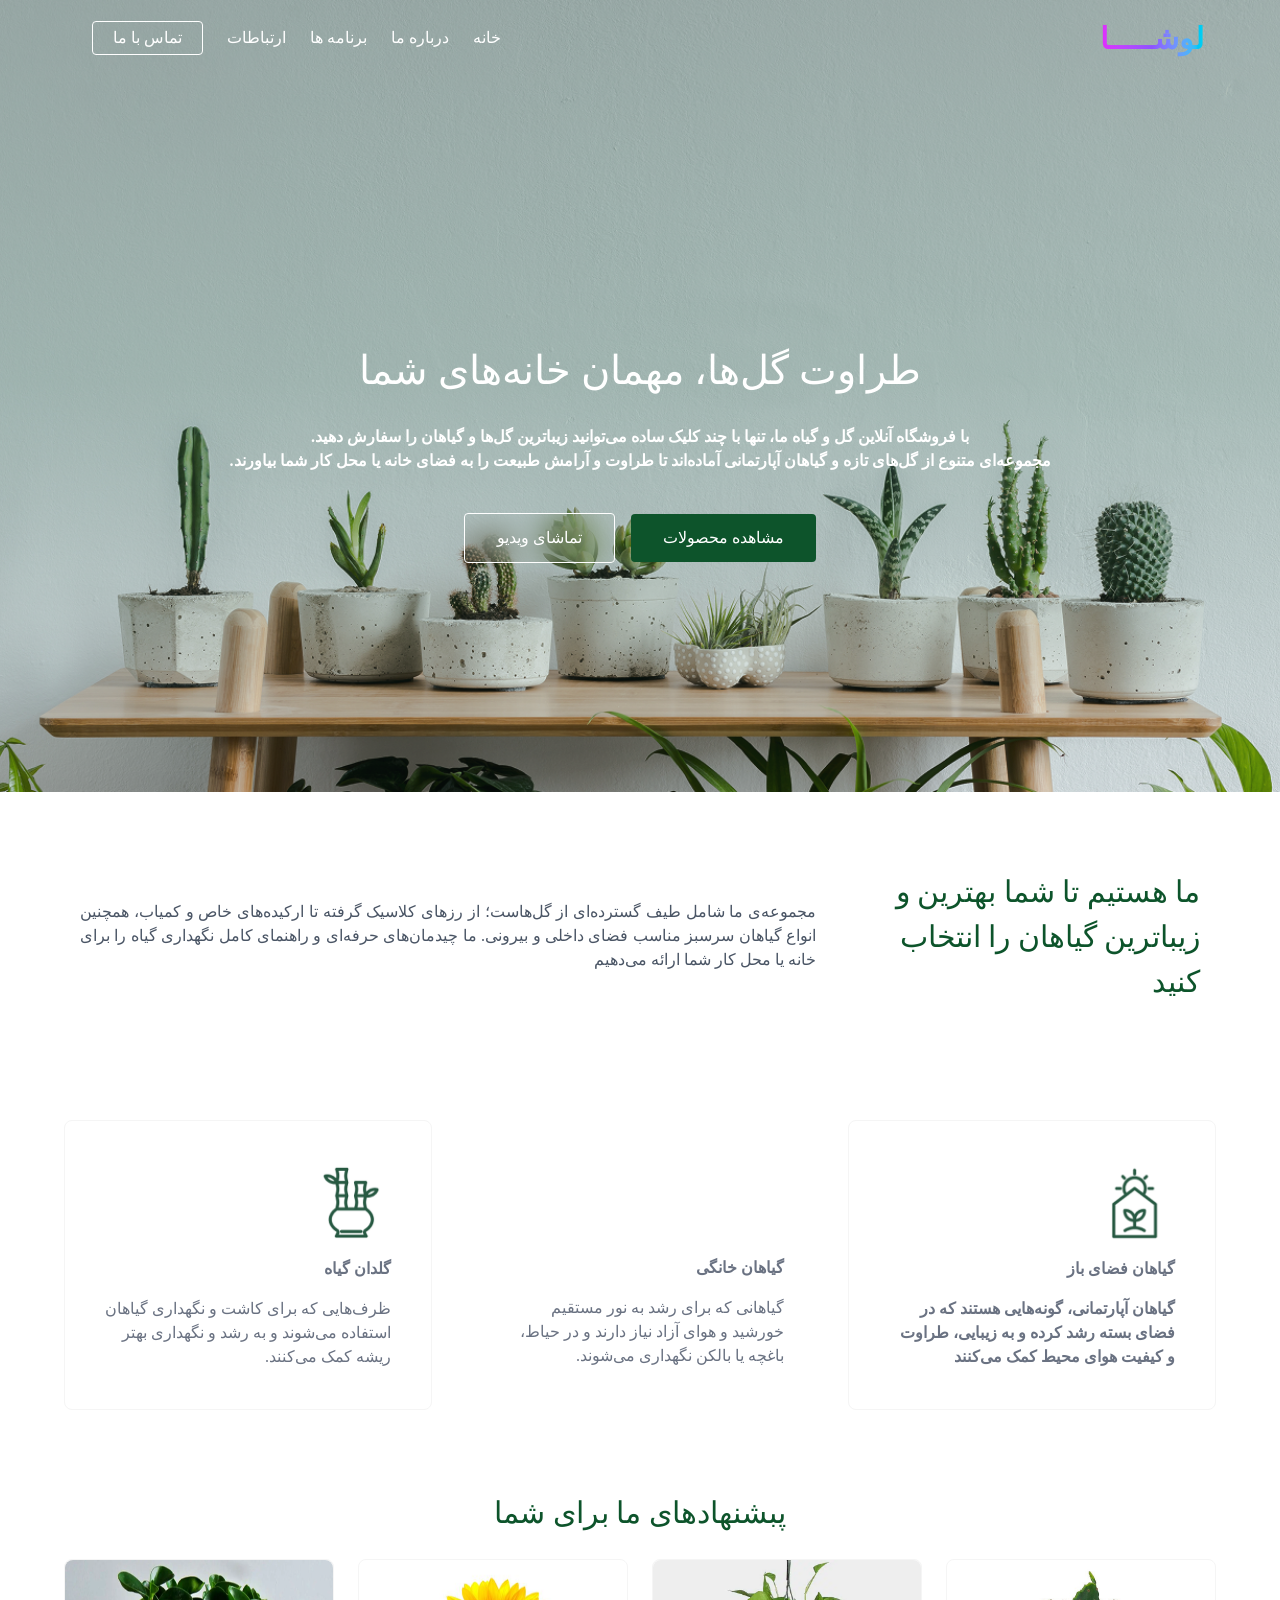
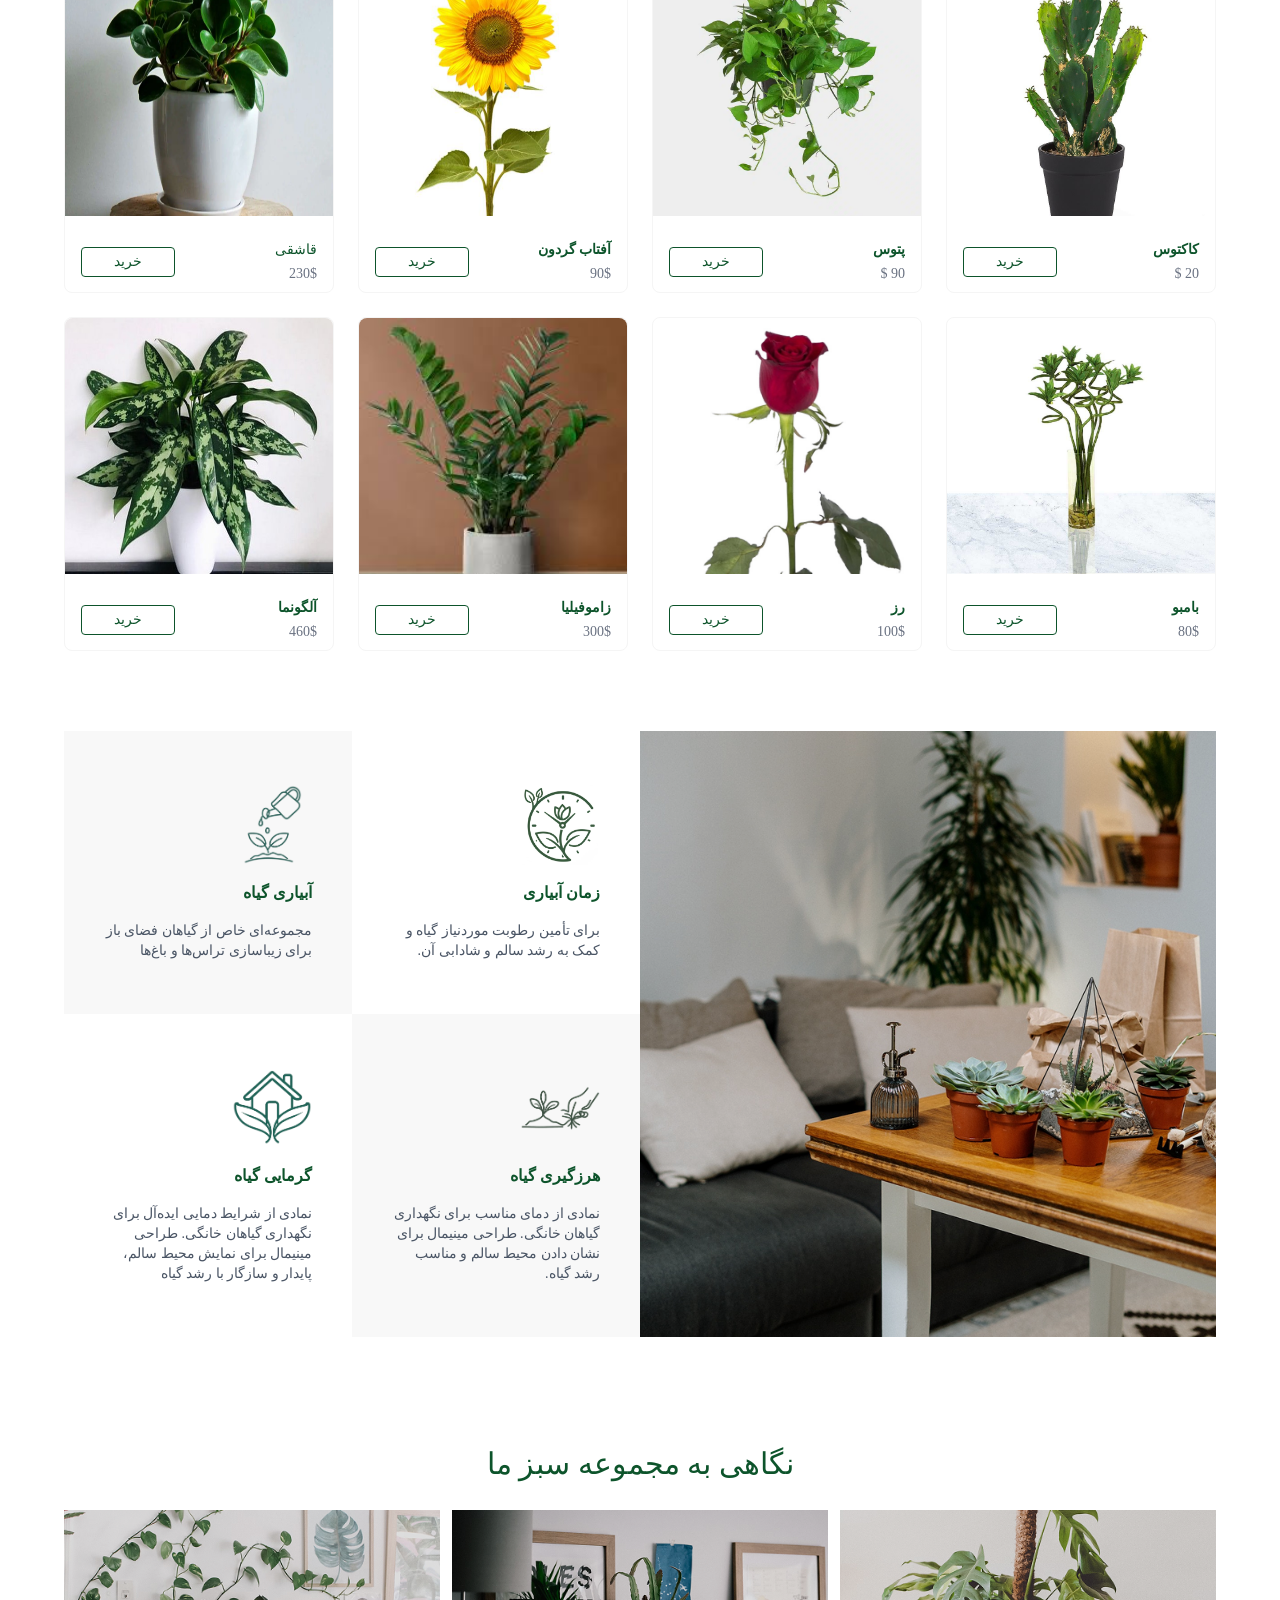
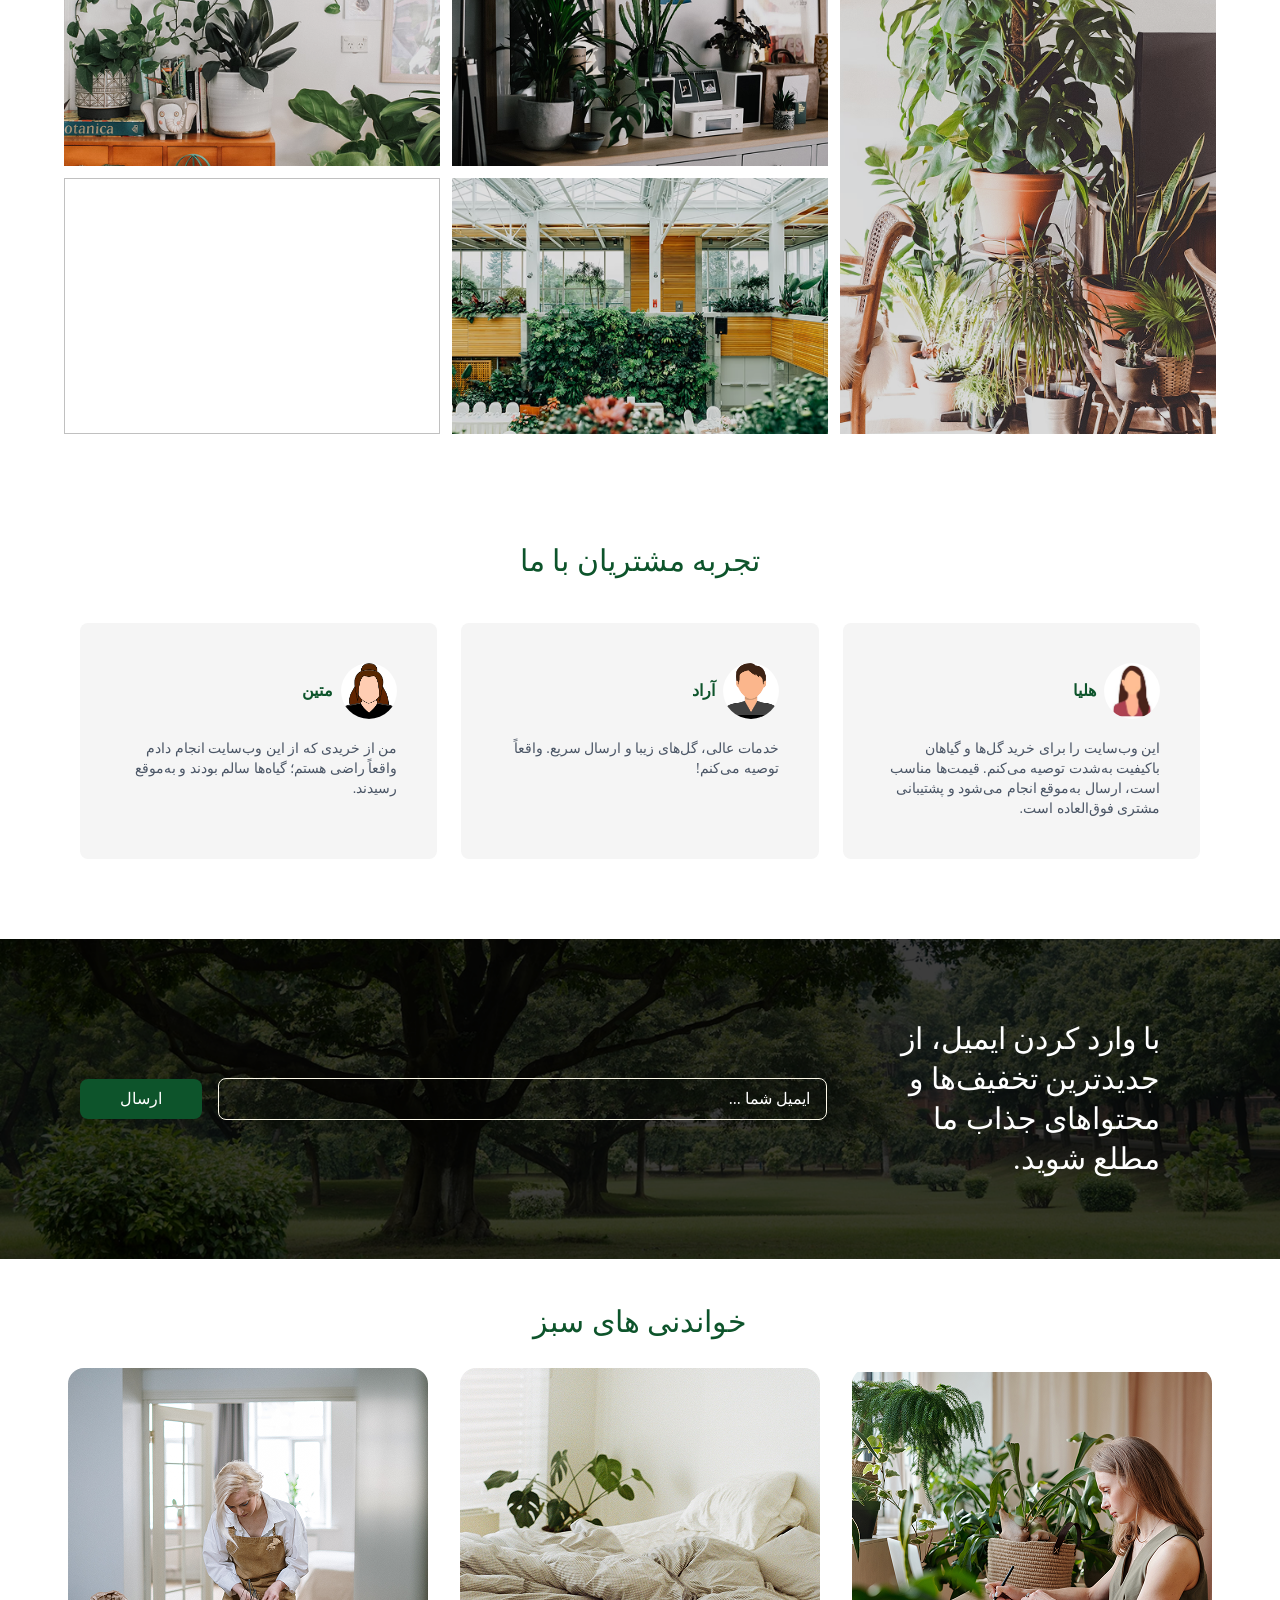
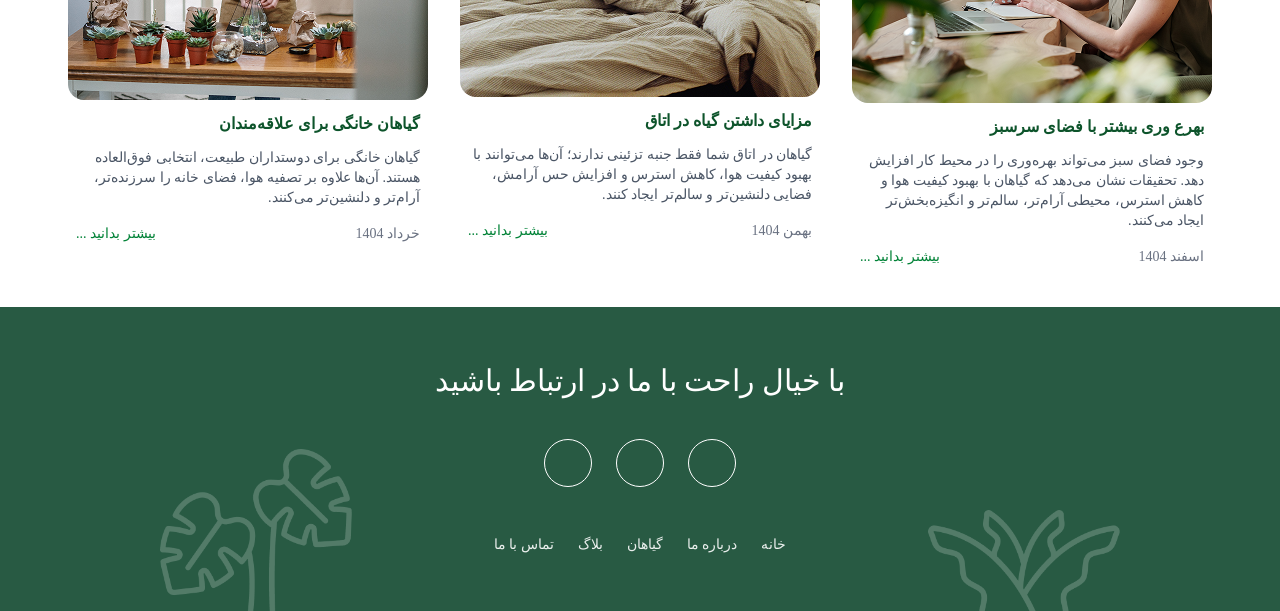
==== commit 2ddc4b17: "Fix image paths" ====
--- a/index.html
+++ b/index.html
@@ -41,7 +41,7 @@
         </header>
         <!-- Background image -->
         <div class="absolute inset-0">
-            <img src="../src/img/banner.png" class="w-full h-full object-cover" alt="">
+            <img src="src/img/banner.png" class="w-full h-full object-cover" alt="">
         </div>
         <!-- Hero Content -->
         <div class="relative z-10 flex flex-col items-center justify-center h-full text-center text-white px-4">
@@ -82,7 +82,7 @@
     <section class="grid grid-cols-1 md:grid-cols-3 max-w-6xl mx-auto gap-6 py-10">
         <!-- Card 1 -->
         <div class="border border-neutral-100 p-10 rounded-lg cursor-pointer hover:bg-green-900 text-gray-500 font-bold hover:text-white  transition duration-300">
-            <img src="../src/img/1.png" class="w-20 h-20 object-contain" alt="">
+            <img src="src/img/1.png" class="w-20 h-20 object-contain" alt="">
             <h3 class="Font-Medium my-4 text-gray-500  hover:text-white"> گیاهان فضای باز</h3>
             <p class="Font-Lightt">
                 گیاهان آپارتمانی، گونه‌هایی هستند که در فضای بسته رشد کرده و به زیبایی، طراوت و کیفیت هوای محیط کمک
@@ -92,7 +92,7 @@
 
         <!-- Card 2 -->
         <div class="hover:bg-green-900 text-gray-500 hover:text-white  cursor-pointer  p-10 rounded-lg transition duration-300">
-            <img src="../src/img/footer_Monstera.png" class="w-20 h-20 object-contain" alt="">
+            <img src="src/img/footer_Monstera.png" class="w-20 h-20 object-contain" alt="">
             <h3 class="Font-Medium my-4 text-gray-500  hover:text-white"> گیاهان خانگی</h3>
             <p class="Font-Lightt">
                 گیاهانی که برای رشد به نور مستقیم خورشید و هوای آزاد نیاز دارند و در حیاط، باغچه یا
@@ -102,7 +102,7 @@
 
         <!-- Card 3 -->
         <div class="border border-neutral-100 p-10 rounded-lg transition duration-300 hover:bg-green-900 text-gray-500 hover:text-white  cursor-pointer">
-            <img src="../src/img/3.png" class="w-20 h-20 object-contain" alt="">
+            <img src="src/img/3.png" class="w-20 h-20 object-contain" alt="">
             <h3 class="Font-Medium my-4   text-gray-500  hover:text-white "> گلدان گیاه</h3>
             <p class="Font-Lightt">
                 ظرف‌هایی که برای کاشت و نگهداری گیاهان استفاده می‌شوند و به رشد و نگهداری بهتر ریشه کمک می‌کنند.
@@ -118,7 +118,7 @@
         <div class="max-w-6xl mx-auto grid grid-cols-2 md:grid-cols-4 gap-6">
             <!-- card 1 -->
             <div class="col-span-1 border border-neutral-100 rounded-lg">
-                <img src="../src/img/Cactus.jpg" class="w-full h-64 mx-auto rounded-t-lg mb-4" alt="">
+                <img src="src/img/Cactus.jpg" class="w-full h-64 mx-auto rounded-t-lg mb-4" alt="">
                 <div class="px-4 py-2">
                     <div class="flex items-center justify-between text-sm">
                         <div class="flex flex-col space-y-1">
@@ -132,7 +132,7 @@
             </div>
             <!-- card 2 -->
             <div class="col-span-1 border border-neutral-100 rounded-lg">
-                <img src="../src/img/Pothos.webp" class="w-full h-64 mx-auto rounded-t-lg mb-4" alt="">
+                <img src="src/img/Pothos.webp" class="w-full h-64 mx-auto rounded-t-lg mb-4" alt="">
                 <div class="px-4 py-2">
                     <div class="flex items-center justify-between text-sm">
                         <div class="flex flex-col space-y-1">
@@ -146,7 +146,7 @@
             </div>
             <!-- card 3 -->
             <div class="col-span-1 border border-neutral-100 rounded-lg">
-                <img src="../src/img/Sunflower.jpg" class="w-full h-64 mx-auto rounded-t-lg mb-4" alt="">
+                <img src="src/img/Sunflower.jpg" class="w-full h-64 mx-auto rounded-t-lg mb-4" alt="">
                 <div class="px-4 py-2">
                     <div class="flex items-center justify-between text-sm">
                         <div class="flex flex-col space-y-1">
@@ -164,7 +164,7 @@
             </div>
             <!-- card 4 -->
             <div class="col-span-1 border border-neutral-100 rounded-lg">
-                <img src="../src/img/Spoon-shaped.webp" class="w-full h-64 mx-auto rounded-t-lg mb-4" alt="">
+                <img src="src/img/Spoon-shaped.webp" class="w-full h-64 mx-auto rounded-t-lg mb-4" alt="">
                 <div class="px-4 py-2">
                     <div class="flex items-center justify-between text-sm">
                         <div class="flex flex-col space-y-1">
@@ -182,7 +182,7 @@
             </div>
             <!-- card 5 -->
             <div class="col-span-1 border border-neutral-100 rounded-lg">
-                <img src="../src/img/bambo.jpg" class="w-full h-64 mx-auto rounded-t-lg mb-4" alt="">
+                <img src="src/img/bambo.jpg" class="w-full h-64 mx-auto rounded-t-lg mb-4" alt="">
                 <div class="px-4 py-2">
                     <div class="flex items-center justify-between text-sm">
                         <div class="flex flex-col space-y-1">
@@ -200,7 +200,7 @@
             </div>
             <!-- card 6 -->
             <div class="col-span-1 border border-neutral-100 rounded-lg">
-                <img src="../src/img/Red-Dutch-rose.webp" class="w-full h-64 mx-auto rounded-t-lg mb-4" alt="">
+                <img src="src/img/Red-Dutch-rose.webp" class="w-full h-64 mx-auto rounded-t-lg mb-4" alt="">
                 <div class="px-4 py-2">
                     <div class="flex items-center justify-between text-sm">
                         <div class="flex flex-col space-y-1">
@@ -218,7 +218,7 @@
             </div>
             <!-- card 7 -->
             <div class="col-span-1 border border-neutral-100 rounded-lg">
-                <img src="../src/img/Zamfolia.jpg" class="w-full h-64 mx-auto rounded-t-lg mb-4" alt="">
+                <img src="src/img/Zamfolia.jpg" class="w-full h-64 mx-auto rounded-t-lg mb-4" alt="">
                 <div class="px-4 py-2">
                     <div class="flex items-center justify-between text-sm">
                         <div class="flex flex-col space-y-1">
@@ -236,7 +236,7 @@
             </div>
             <!-- card 8 -->
             <div class="col-span-1 border border-neutral-100 rounded-lg">
-                <img src="../src/img/Algonma.jpg" class="w-full h-64 mx-auto rounded-t-lg mb-4" alt="">
+                <img src="src/img/Algonma.jpg" class="w-full h-64 mx-auto rounded-t-lg mb-4" alt="">
                 <div class="px-4 py-2">
                     <div class="flex items-center justify-between text-sm">
                         <div class="flex flex-col space-y-1">
@@ -259,7 +259,7 @@
     <!-- ================= FEATURES SECTION ================= -->
     <section id="Plans" class="grid grid-cols-1 md:grid-cols-2 max-w-6xl mx-auto py-10">
         <div>
-            <img src="../src/img/pexels-cottonbro-studio-4507715 1.png" class="w-full h-64 md:h-full object-cover"
+            <img src="src/img/pexels-cottonbro-studio-4507715 1.png" class="w-full h-64 md:h-full object-cover"
                 alt="">
         </div>
         <div class="grid grid-cols-1 md:grid-cols-2">
@@ -273,7 +273,7 @@
             </div>
 
             <div class="flex flex-col justify-center bg-[#f8f8f8] text-green-900 p-10">
-                <img src="../src/img/8fa41116-d32b-4390-ba02-7c79e7c85b57.png" class="w-20 h-20 object-contain" alt="">
+                <img src="src/img/8fa41116-d32b-4390-ba02-7c79e7c85b57.png" class="w-20 h-20 object-contain" alt="">
                 <h3 class="text-green-900 Font-Medium my-4"> آبیاری گیاه </h3>
                 <p class="Font-Lightt text-gray-600 text-sm">
                     مجموعه‌ای خاص از گیاهان فضای باز برای زیباسازی تراس‌ها و باغ‌ها
@@ -281,7 +281,7 @@
             </div>
 
             <div class="flex flex-col justify-center bg-[#f8f8f8] text-green-900 p-10">
-                <img src="../src/img/30fdf7d8-3fae-4b91-aa22-3a7f29d0831c.png" class="w-20 h-20 object-contain" alt="">
+                <img src="src/img/30fdf7d8-3fae-4b91-aa22-3a7f29d0831c.png" class="w-20 h-20 object-contain" alt="">
                 <h3 class="text-green-900 Font-Medium my-4"> هرزگیری گیاه</h3>
                 <p class="Font-Lightt text-gray-600 text-sm">
                     نمادی از دمای مناسب برای نگهداری گیاهان خانگی.
@@ -289,7 +289,7 @@
             </div>
 
             <div class="flex flex-col justify-center text-green-900 p-10">
-                <img src="../src/img/PlantTemp1.png" class="w-20 h-20 object-contain" alt="">
+                <img src="src/img/PlantTemp1.png" class="w-20 h-20 object-contain" alt="">
                 <h3 class="text-green-900 Font-Medium my-4">گرمایی گیاه</h3>
                 <p class="Font-Lightt text-gray-600 text-sm">
                     نمادی از شرایط دمایی ایده‌آل برای نگهداری گیاهان خانگی.
@@ -304,21 +304,21 @@
         <h2 class="Font-Bold text-center text-green-900 mb-6">نگاهی به مجموعه سبز ما</h2>
         <div class="grid grid-cols-1 md:grid-cols-3 max-w-6xl mx-auto mb-6 gap-3">
             <div class="col-span-1">
-                <img src="../src/img/image 5.png" class="w-full h-64 md:h-full object-cover" alt="">
+                <img src="src/img/image 5.png" class="w-full h-64 md:h-full object-cover" alt="">
             </div>
 
             <div class="col-span-1 md:col-span-2 grid grid-cols-1 md:grid-cols-2 gap-3">
                 <div>
-                    <img src="../src/img/pexels-cottonbro-studio-4507715 3.png" class="w-full h-64 object-cover" alt="">
+                    <img src="src/img/pexels-cottonbro-studio-4507715 3.png" class="w-full h-64 object-cover" alt="">
                 </div>
                 <div>
-                    <img src="../src/img/pexels-cottonbro-studio-4507715 2.png" class="w-full h-64 object-cover" alt="">
+                    <img src="src/img/pexels-cottonbro-studio-4507715 2.png" class="w-full h-64 object-cover" alt="">
                 </div>
                 <div>
-                    <img src="../src/img/pexels-cottonbro-studio-4507715 5.png" class="w-full h-64 object-cover" alt="">
+                    <img src="src/img/pexels-cottonbro-studio-4507715 5.png" class="w-full h-64 object-cover" alt="">
                 </div>
                 <div>
-                    <img src="../src/img/pexels-cottonbro-studio-4507715 4.png" class="w-full h-64 object-cover" alt="">
+                    <img srsrc/img/pexels-cottonbro-studio-4507715 4.png" class="w-full h-64 object-cover" alt="">
                 </div>
             </div>
         </div>
@@ -332,7 +332,7 @@
             <!-- card 1 -->
             <div class="bg-neutral-100 p-10 rounded-lg">
                 <div class="flex items-center gap-2">
-                    <img src="../src/img/Untitled01.jpg" class="w-14 h-14 rounded-full" alt="">
+                    <img src="src/img/Untitled01.jpg" class="w-14 h-14 rounded-full" alt="">
                     <h3 class="text-green-900 Font-Medium">هلیا</h3>
                 </div>
                 <p class="Font-Lightt text-gray-600 text-sm mt-5">
@@ -344,7 +344,7 @@
             <!-- card 2 -->
             <div class="bg-neutral-100 p-10 rounded-lg">
                 <div class="flex items-center gap-2">
-                    <img src="../src/img/Untitled02.png" class="w-14 h-14 rounded-full" alt="">
+                    <img src="src/img/Untitled02.png" class="w-14 h-14 rounded-full" alt="">
                     <h3 class="text-green-900 Font-Medium">آراد</h3>
                 </div>
                 <p class="Font-Lightt text-gray-600 text-sm mt-5">
@@ -355,7 +355,7 @@
             <!-- card 3 -->
             <div class="bg-neutral-100 p-10 rounded-lg">
                 <div class="flex items-center gap-2">
-                    <img src="../src/img/Untitled03.png" class="w-14 h-14 rounded-full" alt="">
+                    <img src="src/img/Untitled03.png" class="w-14 h-14 rounded-full" alt="">
                     <h3 class="text-green-900 Font-Medium">متین</h3>
                 </div>
                 <p class="Font-Lightt text-gray-600 text-sm mt-5">
@@ -368,7 +368,7 @@
     <!-- ================= NEWSLETTER SECTION ================= -->
     <section class="relative overflow-hidden">
         <!-- Background Image -->
-        <img src="../src/img/nurs.png" class="absolute w-full h-full object-cover" alt="">
+        <img src="src/img/nurs.png" class="absolute w-full h-full object-cover" alt="">
 
         <!-- Optional Dark Overly -->
         <div class="absolute inset-0 bg-black/40"></div>
@@ -400,7 +400,7 @@
         <div class="max-w-6xl mx-auto grid grid-cols-1 md:grid-cols-3 gap-6">
             <!-- card 1 -->
             <div class="col-span-1 text-center md:text-right">
-                <img src="../src/img/image 6.png" class="aspect-square mx-auto rounded-2xl mb-3" alt="">
+                <img src="src/img/image 6.png" class="aspect-square mx-auto rounded-2xl mb-3" alt="">
                 <div class="px-3">
                     <h3 class="Font-Medium text-green-900 mb-3">
                         بهرع وری بیشتر با فضای سرسبز
@@ -418,7 +418,7 @@
 
             <!-- card 2 -->
             <div class="col-span-1 text-center md:text-right">
-                <img src="../src/img/image 7.png" class="aspect-square mx-auto rounded-2xl mb-3" alt="">
+                <img src="src/img/image 7.png" class="aspect-square mx-auto rounded-2xl mb-3" alt="">
                 <div class="px-3">
                     <h3 class="Font-Medium text-green-900 mb-3">
                         مزایای داشتن گیاه در اتاق
@@ -436,7 +436,7 @@
 
             <!-- card 3 -->
             <div class="col-span-1 text-center md:text-right">
-                <img src="../src/img/image 8.png" class="aspect-square mx-auto rounded-2xl mb-3" alt="">
+                <img src="src/img/image 8.png" class="aspect-square mx-auto rounded-2xl mb-3" alt="">
                 <div class="px-3">
                     <h3 class="Font-Medium text-green-900 mb-3">
                         گیاهان خانگی برای علاقه‌مندان
@@ -457,8 +457,8 @@
     <!-- ================= FOOTER ================= -->
     <footer id="footer" class="bg-[#285a43] text-white py-14 relative overflow-hidden">
         <!-- Decorative Image -->
-        <img src="../src/img/footer_Monstera.png" class="absolute left-40 bottom-0 w-48 opacity-20" alt="">
-        <img src="../src/img/footer_Fern.png" class="absolute right-40 bottom-0 w-48 opacity-20" alt="">
+        <img src="src/img/footer_Monstera.png" class="absolute left-40 bottom-0 w-48 opacity-20" alt="">
+        <img src="src/img/footer_Fern.png" class="absolute right-40 bottom-0 w-48 opacity-20" alt="">
 
         <div class="relative z-10 max-w-6xl mx-auto px-6">
             <h2 class="Font-Bold text-center text-2xl md:text-3xl mb-10">
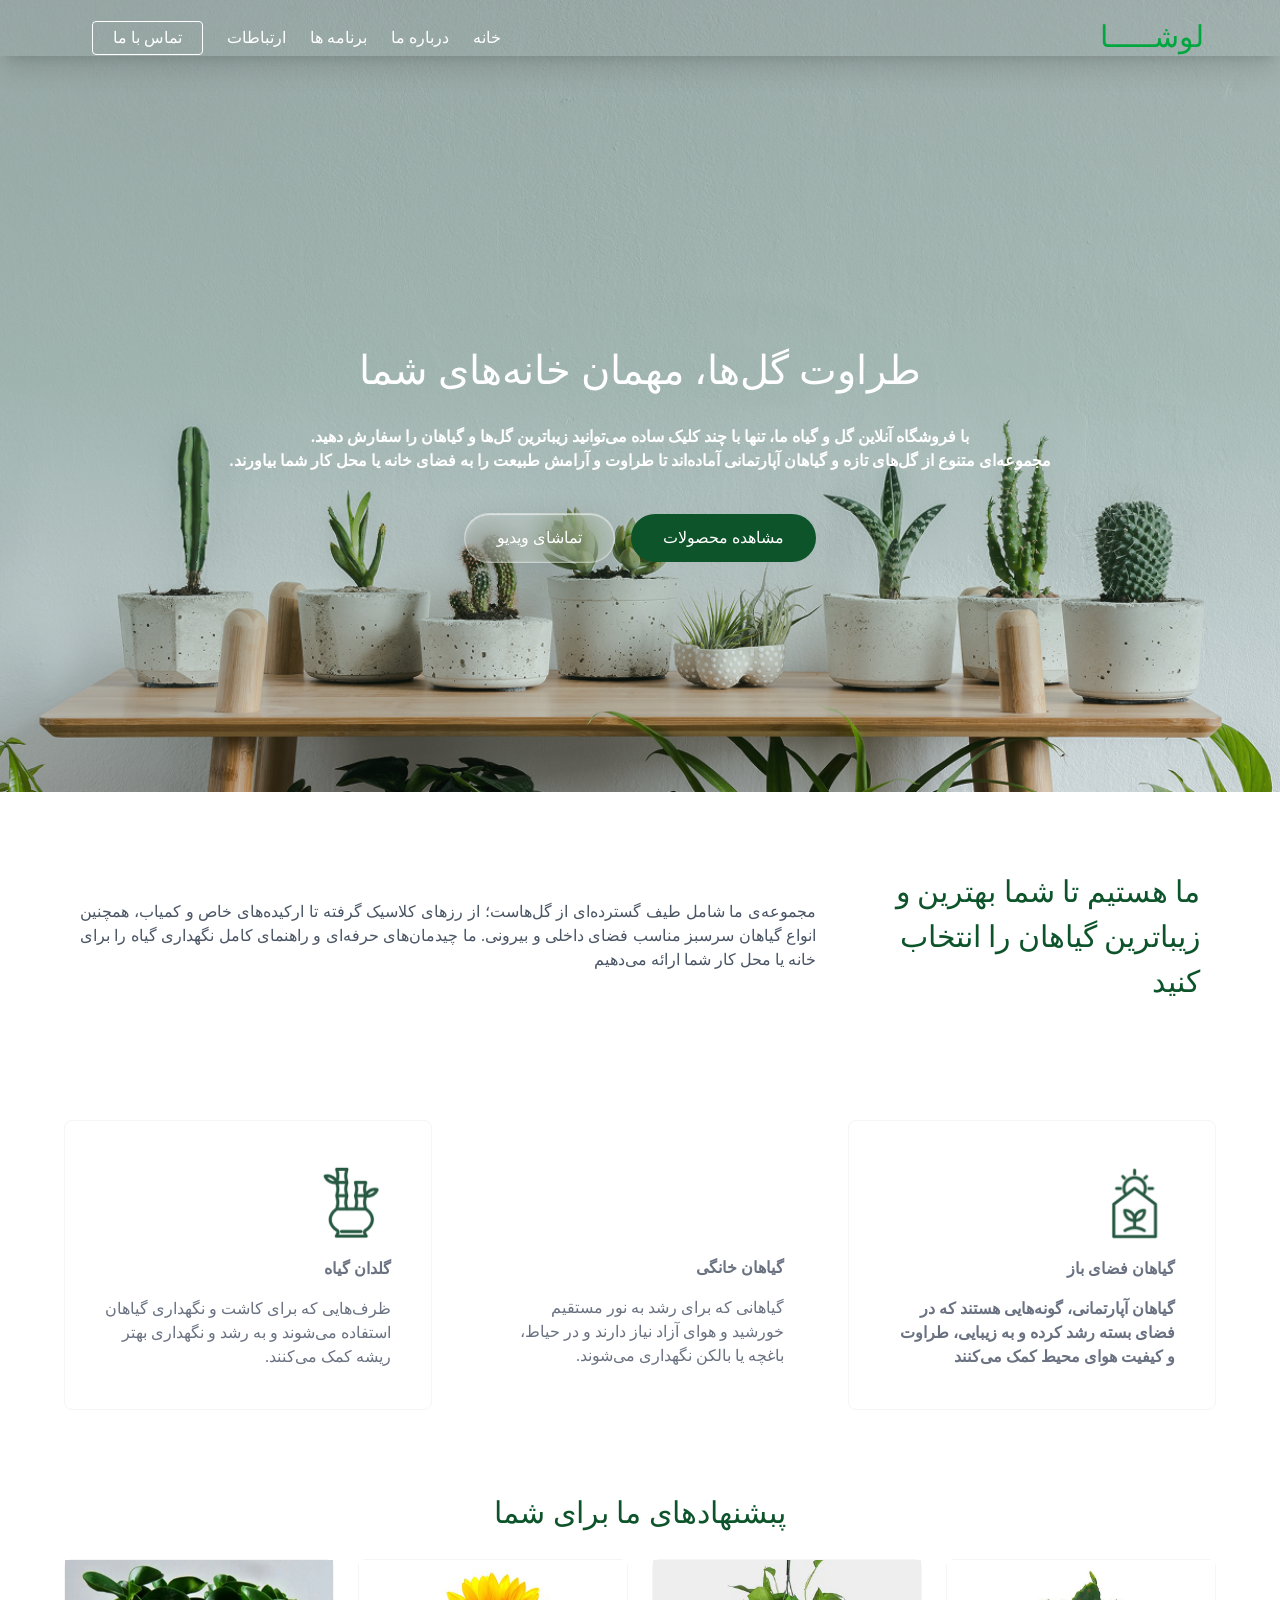
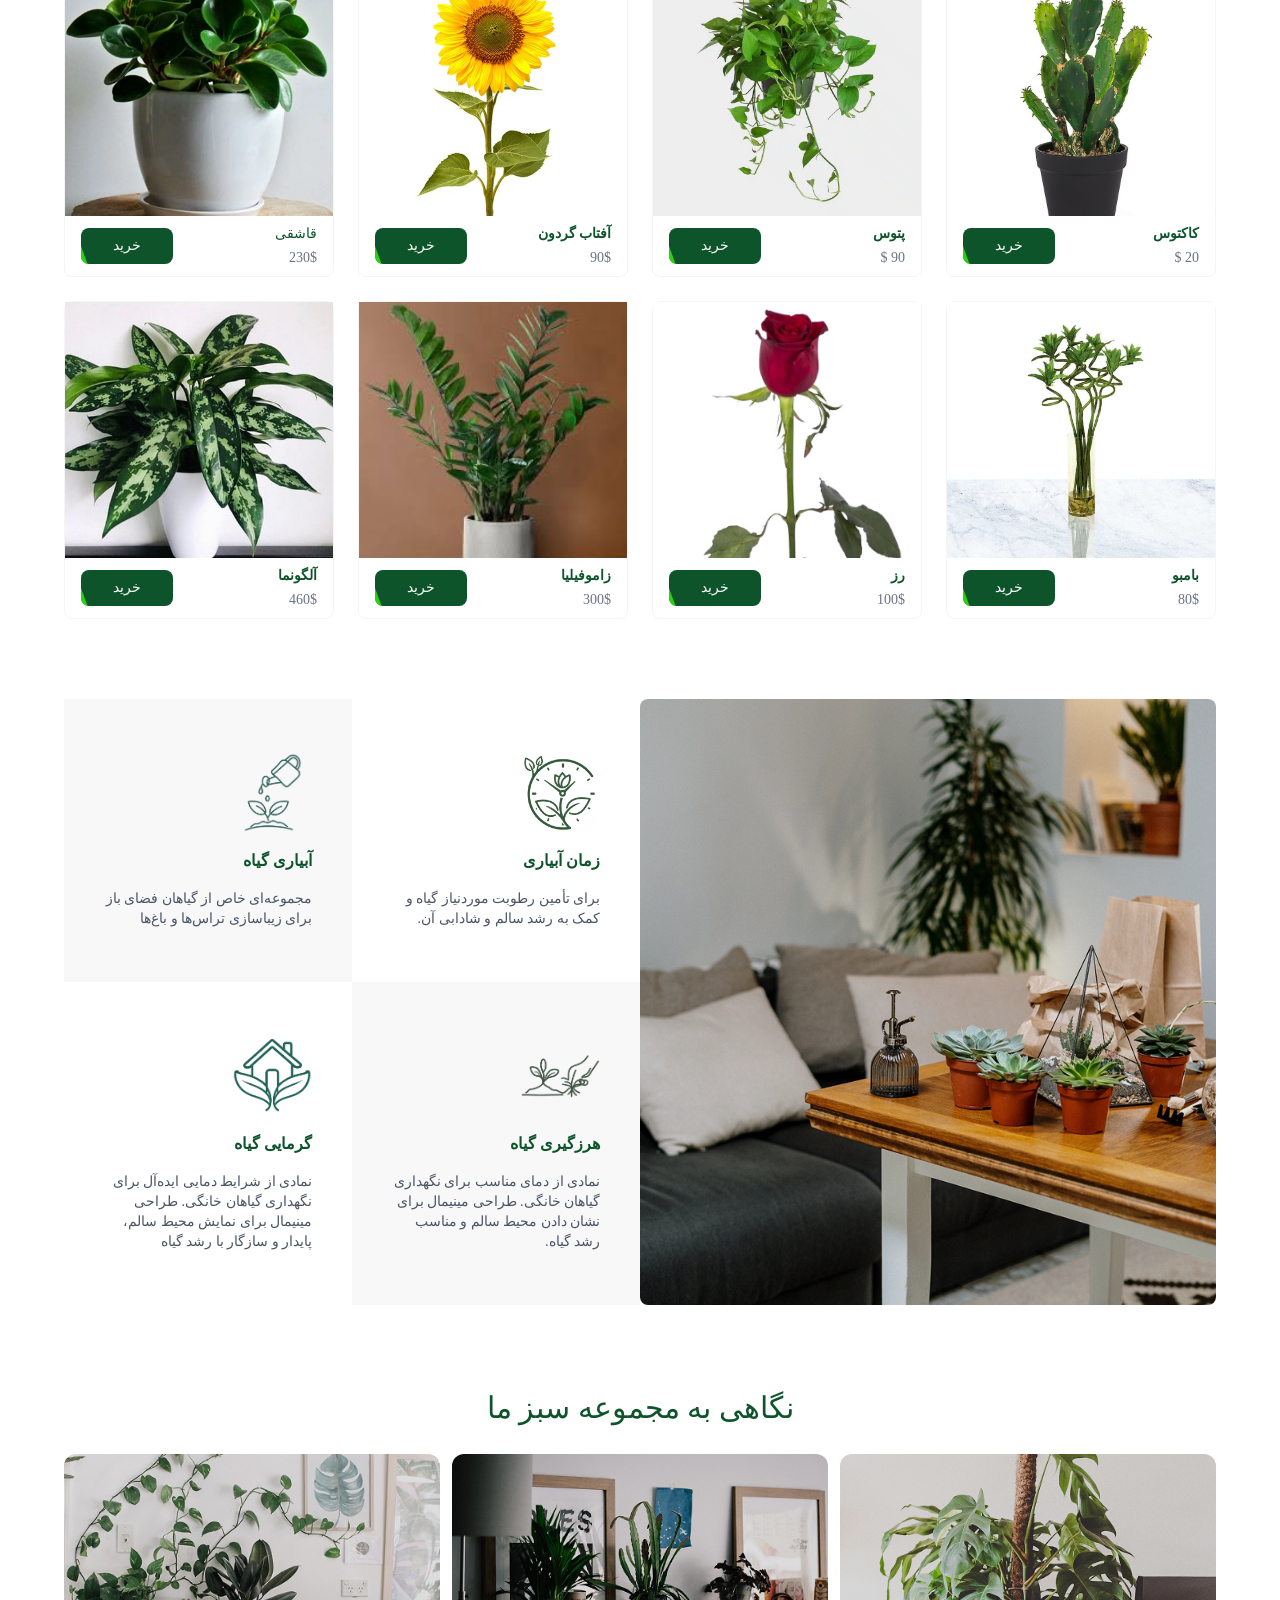
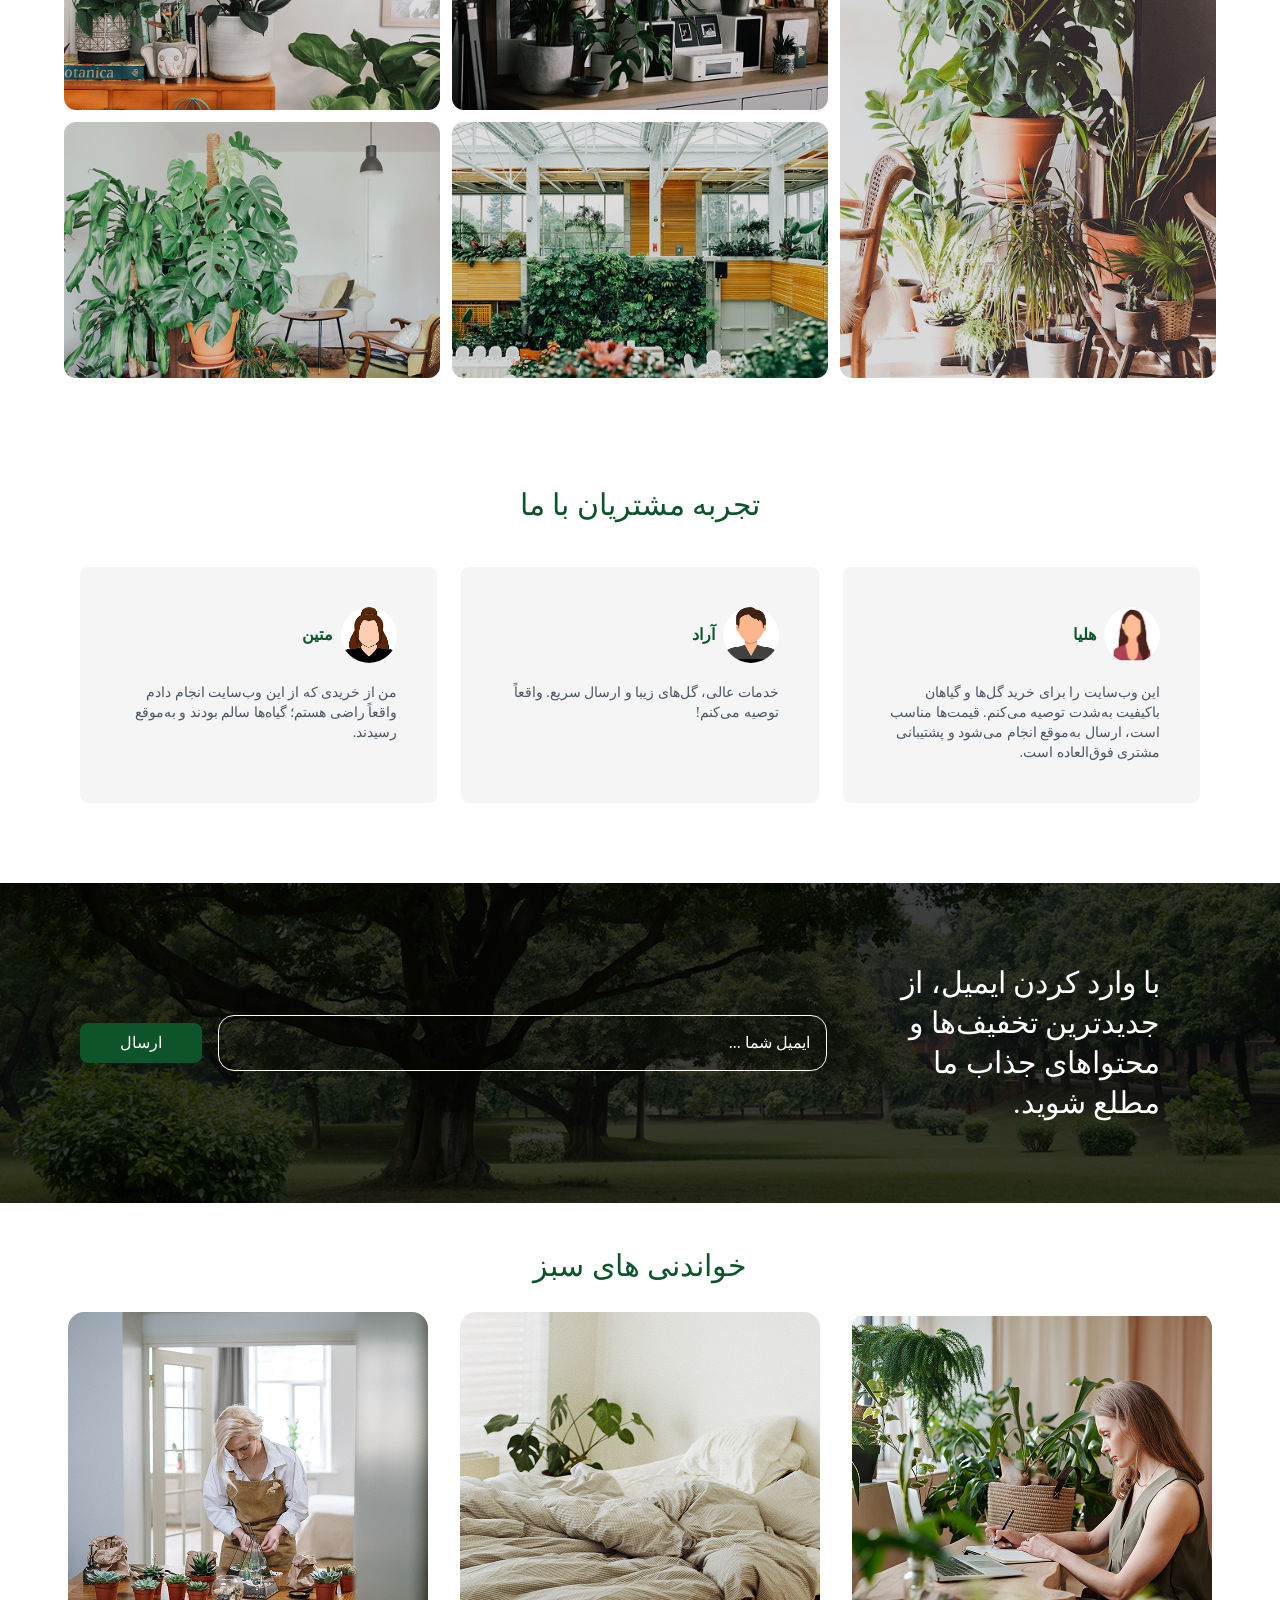
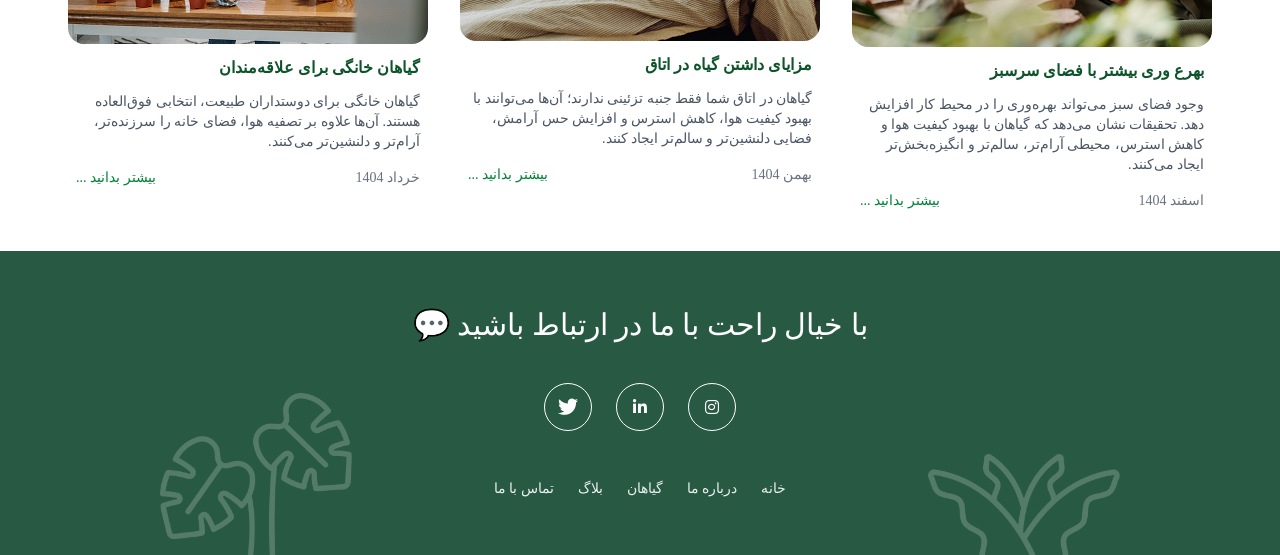
==== commit 9230d56a: "update" ====
--- a/index.html
+++ b/index.html
@@ -4,496 +4,728 @@
     <meta charset="UTF-8" />
     <meta name="viewport" content="width=device-width, initial-scale=1.0" />
     <title>Document</title>
-     <link rel="stylesheet" href="src/output.css" />
-    <link rel="stylesheet" href="src/input.css" />
-    <link rel="stylesheet" href="src/css/fontStyle.css" /> 
+    <link rel="stylesheet" href="/src/output.css" />
+    <link rel="stylesheet" href="/src/input.css" />
+    <link rel="stylesheet" href="/src/css/fontStyle.css" />
+    <link
+      rel="stylesheet"
+      href="https://cdnjs.cloudflare.com/ajax/libs/font-awesome/6.7.2/css/all.min.css"
+    />
   </head>
+
   <body>
- 
- <section id="home" class="relative h-[88vh] ">
-        <!-- Header -->
-        <header class="relative z-20 top-0 ">
-            <div class="max-w-6xl px-3 pt-5 mx-auto h-14 flex items-center justify-between">
-                <!-- Logo -->
-                <a href="#" class=" Font-Bold  text-balance font-extrabold bg-gradient-to-r from-fuchsia-500 via-violet-500 to-cyan-400 bg-clip-text text-transparent">لوشـــــا</a>
-                <!-- Mobile Menu Toggle -->
-                <input type="checkbox" id="toggle" class="peer hidden">
-                <label for="toggle" class="lg:hidden cursor-pointer p-2">
-                    <div class="space-y-1.5 ">
-                        <span class="block w-6 h-0.5 bg-white"></span>
-                        <span class="block w-6 h-0.5 bg-white"></span>
-                        <span class="block w-6 h-0.5 bg-white"></span>
-                    </div>
-                </label>
-                <!-- Navigation -->
-                <nav class="hidden peer-checked:flex absolute top-14 left-0 right-0 bg-[#99a9a7] border-b-2 border-white flex-col p-4 gap-6 items-center
-                   lg:static lg:flex lg:flex-row lg:bg-transparent lg:border-none">
-                    <a href="#home" class="text-white hover:text-green-800 hover:scale-125 transition duration-300  ">خانه</a>
-                    <a href="#aboutUs" class="text-white hover:text-green-800  hover:scale-125 transition duration-300  ">درباره ما</a>
-                    <a href="#Plans" class="text-white hover:text-green-800    hover:scale-125 transition duration-300">برنامه ها</a>
-                    <a href="#footer" class="text-white hover:text-green-800   hover:scale-125 transition duration-300 ">ارتباطات</a>
-                    <!-- Contact Button  -->
-                    <a href="#"
-                        class="Font-Lightt hidden lg:inline border  hover:scale-110  border-white px-5 py-1 rounded text-white hover:bg-white hover:text-green-900 transition duration-300 animate-pulse">تماس
-                        با ما</a>
-                </nav>
-            </div>
-        </header>
-        <!-- Background image -->
-        <div class="absolute inset-0">
-            <img src="src/img/banner.png" class="w-full h-full object-cover" alt="">
-        </div>
-        <!-- Hero Content -->
-        <div class="relative z-10 flex flex-col items-center justify-center h-full text-center text-white px-4">
-            <h1 class="Font-BoldEX mb-6">طراوت گل‌ها، مهمان خانه‌های شما</h1>
-            <p class="Font-Lightt mb-6 font-bold">
-                با فروشگاه آنلاین گل و گیاه ما، تنها با چند کلیک ساده می‌توانید زیباترین گل‌ها و
-                گیاهان را سفارش
-                دهید. <br>مجموعه‌ای متنوع از گل‌های تازه و گیاهان آپارتمانی آماده‌اند تا طراوت و آرامش طبیعت را به فضای
-                خانه یا محل کار شما بیاورند.
-            </p>
-            <!-- Buttons Wrapper -->
-            <div class="flex flex-wrap justify-center items-center gap-4 mt-4 Font-Lightt">
-                <!-- Book Now -->
-                <a href="#" class="bg-green-900 text-white px-8 py-3 rounded hover:bg-green-800 transition">مشاهده
-                    محصولات</a>
-                <!-- Watch Video -->
-                <a href="#"
-                    class="flex items-center border border-white text-white px-8 py-3 rounded hover:bg-white/15 backdrop-blur-lg hover:text-green-900 transition duration-300">تماشای
-                    ویدیو</a>
-            </div>
-        </div>
+    <section id="home" class="relative h-[88vh] bg-[#fafaf7]">
+      <!-- Header -->
+      <header class="relative z-20 top-0 shadow-xl">
+        <div
+          class="max-w-6xl px-3 pt-5 mx-auto h-14 flex items-center justify-between"
+        >
+          <!-- Logo -->
+          <a
+            href="#"
+            class="Font-Bold w-2 h-2 rounded-full text-green-600 mb-10"
+          >
+            لوشـــــا</a
+          >
+          <!-- Mobile Menu Toggle -->
+          <input type="checkbox" id="toggle" class="peer hidden" />
+          <label for="toggle" class="lg:hidden cursor-pointer p-2">
+            <div class="space-y-1.5">
+              <span class="block w-6 h-0.5 bg-white"></span>
+              <span class="block w-6 h-0.5 bg-white"></span>
+              <span class="block w-6 h-0.5 bg-white"></span>
+            </div>
+          </label>
+          <!-- Navigation -->
+
+          <nav
+            class="hidden peer-checked:flex absolute top-14 left-0 right-0 bg-[#99a9a7] border-b-2 border-white flex-col p-4 gap-6 items-center lg:static lg:flex lg:flex-row lg:bg-transparent lg:border-none"
+          >
+            <a
+              href="#home"
+              class="text-white hover:text-green-800 hover:scale-125 transition duration-300"
+              >خانه</a
+            >
+            <a
+              href="#aboutUs"
+              class="text-white hover:text-green-800 hover:scale-125 transition duration-300"
+              >درباره ما</a
+            >
+            <a
+              href="#Plans"
+              class="text-white hover:text-green-800 hover:scale-125 transition duration-300"
+              >برنامه ها</a
+            >
+            <a
+              href="#footer"
+              class="text-white hover:text-green-800 hover:scale-125 transition duration-300"
+              >ارتباطات</a
+            >
+            <!-- Contact Button  -->
+            <a
+              href="#"
+              class="Font-Lightt hidden lg:inline border hover:scale-110 border-white px-5 py-1 rounded text-white hover:bg-white hover:text-green-900 transition duration-300 animate-pulse"
+              >تماس با ما</a
+            >
+          </nav>
+        </div>
+      </header>
+      <!-- Background image -->
+      <div class="absolute inset-0">
+        <img
+          src="src/img/banner.png"
+          class="w-full h-full object-cover"
+          alt=""
+        />
+      </div>
+      <!-- Hero Content -->
+      <div
+        class="relative z-10 flex flex-col items-center justify-center h-full text-center text-white px-4"
+      >
+        <h1 class="Font-BoldEX mb-6">طراوت گل‌ها، مهمان خانه‌های شما</h1>
+        <p class="Font-Lightt mb-6 font-bold">
+          با فروشگاه آنلاین گل و گیاه ما، تنها با چند کلیک ساده می‌توانید
+          زیباترین گل‌ها و گیاهان را سفارش دهید. <br />مجموعه‌ای متنوع از گل‌های
+          تازه و گیاهان آپارتمانی آماده‌اند تا طراوت و آرامش طبیعت را به فضای
+          خانه یا محل کار شما بیاورند.
+        </p>
+        <!-- Buttons Wrapper -->
+        <div
+          class="flex flex-wrap justify-center items-center gap-4 mt-4 Font-Lightt"
+        >
+          <!-- Book Now -->
+          <a
+            href="#"
+            class="bg-green-900 text-white px-8 py-3 rounded-full hover:bg-green-800 transition"
+            >مشاهده محصولات</a
+          >
+          <!-- Watch Video -->
+          <a
+            href="#"
+            id="video-btn"
+            class="relative overflow-hidden px-8 py-3 rounded-full text-white border border-white/40 transition-all duration-500 hover:scale-105"
+          >
+            تماشای ویدیو
+          </a>
+        </div>
+      </div>
     </section>
 
     <!-- ================= AboutUS SECTION ================= -->
-    <section id="aboutUs" class="grid grid-cols-1 md:grid-cols-3 max-w-6xl mx-auto py-10 h-72">
-        <div class="flex items-center col-span-1 text-center md:text-right p-4">
-            <h2 class="Font-Bold text-green-900">ما هستیم تا شما بهترین و زیباترین گیاهان را انتخاب کنید</h2>
-        </div>
-        <div class="flex items-center col-span-2 text-gray-600 Font-Lightt text-center md:text-justify p-4">
-            مجموعه‌ی ما شامل طیف گسترده‌ای از گل‌هاست؛ از رزهای کلاسیک گرفته تا
-            ارکیده‌های خاص و کمیاب،
-            همچنین انواع گیاهان سرسبز مناسب فضای داخلی و بیرونی.
-            ما چیدمان‌های حرفه‌ای و راهنمای کامل نگهداری گیاه را برای خانه یا محل کار شما ارائه می‌دهیم
-        </div>
+    <section
+      id="aboutUs"
+      class="grid grid-cols-1 md:grid-cols-3 max-w-6xl mx-auto py-10 h-72"
+    >
+      <div class="flex items-center col-span-1 text-center md:text-right p-4">
+        <h2 class="Font-Bold text-green-900">
+          ما هستیم تا شما بهترین و زیباترین گیاهان را انتخاب کنید
+        </h2>
+      </div>
+      <div
+        class="flex items-center col-span-2 text-gray-600 Font-Lightt text-center md:text-justify p-4"
+      >
+        مجموعه‌ی ما شامل طیف گسترده‌ای از گل‌هاست؛ از رزهای کلاسیک گرفته تا
+        ارکیده‌های خاص و کمیاب، همچنین انواع گیاهان سرسبز مناسب فضای داخلی و
+        بیرونی. ما چیدمان‌های حرفه‌ای و راهنمای کامل نگهداری گیاه را برای خانه
+        یا محل کار شما ارائه می‌دهیم
+      </div>
     </section>
 
     <!-- ================= SERVICES SECTION ================= -->
-    <section class="grid grid-cols-1 md:grid-cols-3 max-w-6xl mx-auto gap-6 py-10">
-        <!-- Card 1 -->
-        <div class="border border-neutral-100 p-10 rounded-lg cursor-pointer hover:bg-green-900 text-gray-500 font-bold hover:text-white  transition duration-300">
-            <img src="src/img/1.png" class="w-20 h-20 object-contain" alt="">
-            <h3 class="Font-Medium my-4 text-gray-500  hover:text-white"> گیاهان فضای باز</h3>
-            <p class="Font-Lightt">
-                گیاهان آپارتمانی، گونه‌هایی هستند که در فضای بسته رشد کرده و به زیبایی، طراوت و کیفیت هوای محیط کمک
-                می‌کنند
-            </p>
-        </div>
-
-        <!-- Card 2 -->
-        <div class="hover:bg-green-900 text-gray-500 hover:text-white  cursor-pointer  p-10 rounded-lg transition duration-300">
-            <img src="src/img/footer_Monstera.png" class="w-20 h-20 object-contain" alt="">
-            <h3 class="Font-Medium my-4 text-gray-500  hover:text-white"> گیاهان خانگی</h3>
-            <p class="Font-Lightt">
-                گیاهانی که برای رشد به نور مستقیم خورشید و هوای آزاد نیاز دارند و در حیاط، باغچه یا
-                بالکن نگهداری می‌شوند.
-            </p>
-        </div>
-
-        <!-- Card 3 -->
-        <div class="border border-neutral-100 p-10 rounded-lg transition duration-300 hover:bg-green-900 text-gray-500 hover:text-white  cursor-pointer">
-            <img src="src/img/3.png" class="w-20 h-20 object-contain" alt="">
-            <h3 class="Font-Medium my-4   text-gray-500  hover:text-white "> گلدان گیاه</h3>
-            <p class="Font-Lightt">
-                ظرف‌هایی که برای کاشت و نگهداری گیاهان استفاده می‌شوند و به رشد و نگهداری بهتر ریشه کمک می‌کنند.
-            </p>
-        </div>
+    <section
+      class="grid grid-cols-1 md:grid-cols-3 max-w-6xl mx-auto gap-6 py-10"
+    >
+      <!-- Card 1 -->
+      <div
+        class="border border-neutral-100 p-10 rounded-lg cursor-pointer hover:bg-green-900 text-gray-500 font-bold hover:text-white transition duration-300"
+      >
+        <img src="src/img/1.png" class="w-20 h-20 object-contain" alt="" />
+        <h3 class="Font-Medium my-4 text-gray-500 hover:text-white">
+          گیاهان فضای باز
+        </h3>
+        <p class="Font-Lightt">
+          گیاهان آپارتمانی، گونه‌هایی هستند که در فضای بسته رشد کرده و به
+          زیبایی، طراوت و کیفیت هوای محیط کمک می‌کنند
+        </p>
+      </div>
+
+      <!-- Card 2 -->
+      <div
+        class="hover:bg-green-900 text-gray-500 hover:text-white cursor-pointer p-10 rounded-lg transition duration-300"
+      >
+        <img
+          src="src/img/footer_Monstera.png"
+          class="w-20 h-20 object-contain"
+          alt=""
+        />
+        <h3 class="Font-Medium my-4 text-gray-500 hover:text-white">
+          گیاهان خانگی
+        </h3>
+        <p class="Font-Lightt">
+          گیاهانی که برای رشد به نور مستقیم خورشید و هوای آزاد نیاز دارند و در
+          حیاط، باغچه یا بالکن نگهداری می‌شوند.
+        </p>
+      </div>
+
+      <!-- Card 3 -->
+      <div
+        class="border border-neutral-100 p-10 rounded-lg transition duration-300 hover:bg-green-900 text-gray-500 hover:text-white cursor-pointer"
+      >
+        <img src="src/img/3.png" class="w-20 h-20 object-contain" alt="" />
+        <h3 class="Font-Medium my-4 text-gray-500 hover:text-white">
+          گلدان گیاه
+        </h3>
+        <p class="Font-Lightt">
+          ظرف‌هایی که برای کاشت و نگهداری گیاهان استفاده می‌شوند و به رشد و
+          نگهداری بهتر ریشه کمک می‌کنند.
+        </p>
+      </div>
     </section>
 
     <!-- ================= PRODUCTS SECTION ================= -->
     <section id="products" class="py-10">
-        <h2 class="Font-Bold text-center text-green-900 mb-6">پبشنهادهای ما برای شما</h2>
-
-        <!-- Cards -->
-        <div class="max-w-6xl mx-auto grid grid-cols-2 md:grid-cols-4 gap-6">
-            <!-- card 1 -->
-            <div class="col-span-1 border border-neutral-100 rounded-lg">
-                <img src="src/img/Cactus.jpg" class="w-full h-64 mx-auto rounded-t-lg mb-4" alt="">
-                <div class="px-4 py-2">
-                    <div class="flex items-center justify-between text-sm">
-                        <div class="flex flex-col space-y-1">
-                            <h3 class="Font-Medium text-green-900">کاکتوس</h3>
-                            <span class="text-gray-500 text-sm">20 $</span>
-                        </div>
-                        <a href="#"
-                            class="text-green-900 border border-green-900 hover:bg-green-900 hover:text-white transition px-8 py-1 rounded ">خرید</a>
-                    </div>
-                </div>
-            </div>
-            <!-- card 2 -->
-            <div class="col-span-1 border border-neutral-100 rounded-lg">
-                <img src="src/img/Pothos.webp" class="w-full h-64 mx-auto rounded-t-lg mb-4" alt="">
-                <div class="px-4 py-2">
-                    <div class="flex items-center justify-between text-sm">
-                        <div class="flex flex-col space-y-1">
-                            <h3 class="Font-Medium text-green-900">پتوس</h3>
-                            <span class="text-gray-500 text-sm">90 $</span>
-                        </div>
-                        <a href="#"
-                            class="text-green-900 border border-green-900 hover:bg-green-900 hover:text-white transition px-8 py-1 rounded ">خرید</a>
-                    </div>
-                </div>
-            </div>
-            <!-- card 3 -->
-            <div class="col-span-1 border border-neutral-100 rounded-lg">
-                <img src="src/img/Sunflower.jpg" class="w-full h-64 mx-auto rounded-t-lg mb-4" alt="">
-                <div class="px-4 py-2">
-                    <div class="flex items-center justify-between text-sm">
-                        <div class="flex flex-col space-y-1">
-                            <h3 class="Font-Medium text-green-900">
-                                آفتاب گردون
-                            </h3>
-                            <span class="text-gray-500 text-sm">90$</span>
-                        </div>
-                        <a href="#"
-                            class="text-green-900 border border-green-900 hover:bg-green-900 hover:text-white transition px-8 py-1 rounded Font-Lightt">
-                            خرید
-                        </a>
-                    </div>
-                </div>
-            </div>
-            <!-- card 4 -->
-            <div class="col-span-1 border border-neutral-100 rounded-lg">
-                <img src="src/img/Spoon-shaped.webp" class="w-full h-64 mx-auto rounded-t-lg mb-4" alt="">
-                <div class="px-4 py-2">
-                    <div class="flex items-center justify-between text-sm">
-                        <div class="flex flex-col space-y-1">
-                            <span class="text-green-900">
-                                قاشقی
-                            </span>
-                            <span class="text-gray-500 text-sm">230$</span>
-                        </div>
-                        <a href="#"
-                            class="text-green-900 border border-green-900 hover:bg-green-900 hover:text-white transition px-8 py-1 rounded Font-Lightt">
-                            خرید
-                        </a>
-                    </div>
-                </div>
-            </div>
-            <!-- card 5 -->
-            <div class="col-span-1 border border-neutral-100 rounded-lg">
-                <img src="src/img/bambo.jpg" class="w-full h-64 mx-auto rounded-t-lg mb-4" alt="">
-                <div class="px-4 py-2">
-                    <div class="flex items-center justify-between text-sm">
-                        <div class="flex flex-col space-y-1">
-                            <h3 class="Font-Medium text-green-900">
-                                بامبو
-                            </h3>
-                            <span class="text-gray-500 text-sm">80$</span>
-                        </div>
-                        <a href="#"
-                            class="text-green-900 border border-green-900 hover:bg-green-900 hover:text-white transition px-8 py-1 rounded Font-Lightt">
-                            خرید
-                        </a>
-                    </div>
-                </div>
-            </div>
-            <!-- card 6 -->
-            <div class="col-span-1 border border-neutral-100 rounded-lg">
-                <img src="src/img/Red-Dutch-rose.webp" class="w-full h-64 mx-auto rounded-t-lg mb-4" alt="">
-                <div class="px-4 py-2">
-                    <div class="flex items-center justify-between text-sm">
-                        <div class="flex flex-col space-y-1">
-                            <h3 class="Font-Medium text-green-900">
-                                رز
-                            </h3>
-                            <span class="text-gray-500 text-sm">100$</span>
-                        </div>
-                        <a href="#"
-                            class="text-green-900 border border-green-900 hover:bg-green-900 hover:text-white transition px-8 py-1 rounded Font-Lightt">
-                            خرید
-                        </a>
-                    </div>
-                </div>
-            </div>
-            <!-- card 7 -->
-            <div class="col-span-1 border border-neutral-100 rounded-lg">
-                <img src="src/img/Zamfolia.jpg" class="w-full h-64 mx-auto rounded-t-lg mb-4" alt="">
-                <div class="px-4 py-2">
-                    <div class="flex items-center justify-between text-sm">
-                        <div class="flex flex-col space-y-1">
-                            <h3 class="Font-Medium text-green-900">
-                                زاموفیلیا
-                            </h3>
-                            <span class="text-gray-500 text-sm">300$</span>
-                        </div>
-                        <a href="#"
-                            class="text-green-900 border border-green-900 hover:bg-green-900 hover:text-white transition px-8 py-1 rounded Font-Lightt">
-                            خرید
-                        </a>
-                    </div>
-                </div>
-            </div>
-            <!-- card 8 -->
-            <div class="col-span-1 border border-neutral-100 rounded-lg">
-                <img src="src/img/Algonma.jpg" class="w-full h-64 mx-auto rounded-t-lg mb-4" alt="">
-                <div class="px-4 py-2">
-                    <div class="flex items-center justify-between text-sm">
-                        <div class="flex flex-col space-y-1">
-                            <h3 class="Font-Medium text-green-900">
-                                آلگونما
-                            </h3>
-                            <span class="text-gray-500 text-sm">460$</span>
-                        </div>
-                        <a href="#"
-                            class="text-green-900 border border-green-900 hover:bg-green-900 hover:text-white transition px-8 py-1 rounded Font-Lightt">
-                            خرید
-                        </a>
-                    </div>
-                </div>
-            </div>
-
-        </div>
+      <h2 class="Font-Bold text-center text-green-900 mb-6">
+        پبشنهادهای ما برای شما
+      </h2>
+
+      <!-- Cards -->
+      <div class="max-w-6xl mx-auto grid grid-cols-2 md:grid-cols-4 gap-6">
+        <!-- card 1 -->
+        <div class="col-span-1 border border-neutral-100 rounded-lg">
+          <img
+            src="src/img/Cactus.jpg"
+            class="h-64 w-full object-cover transition duration-700 hover:scale-110"
+            alt=""
+          />
+          <div class="px-4 py-2">
+            <div class="flex items-center justify-between text-sm">
+              <div class="flex flex-col space-y-1">
+                <h3 class="Font-Medium text-green-900">کاکتوس</h3>
+                <span class="text-gray-500 text-sm">20 $</span>
+              </div>
+              <a
+                href="#"
+                class="group relative overflow-hidden buy-btn px-8 py-2 rounded-lg bg-green-900 text-white transition duration-300 hover:scale-105"
+                >خرید</a
+              >
+            </div>
+          </div>
+        </div>
+        <!-- card 2 -->
+        <div class="col-span-1 border border-neutral-100 rounded-lg">
+          <img
+            src="src/img/Pothos.webp"
+            class="h-64 w-full object-cover transition duration-700 hover:scale-110"
+            alt=""
+          />
+          <div class="px-4 py-2">
+            <div class="flex items-center justify-between text-sm">
+              <div class="flex flex-col space-y-1">
+                <h3 class="Font-Medium text-green-900">پتوس</h3>
+                <span class="text-gray-500 text-sm">90 $</span>
+              </div>
+              <a
+                href="#"
+                class="group relative overflow-hidden buy-btn px-8 py-2 rounded-lg bg-green-900 text-white transition duration-300 hover:scale-105"
+                >خرید</a
+              >
+            </div>
+          </div>
+        </div>
+        <!-- card 3 -->
+        <div class="col-span-1 border border-neutral-100 rounded-lg">
+          <img
+            src="src/img/Sunflower.jpg"
+            class="h-64 w-full object-cover transition duration-700 hover:scale-110"
+            alt=""
+          />
+          <div class="px-4 py-2">
+            <div class="flex items-center justify-between text-sm">
+              <div class="flex flex-col space-y-1">
+                <h3 class="Font-Medium text-green-900">آفتاب گردون</h3>
+                <span class="text-gray-500 text-sm">90$</span>
+              </div>
+              <a
+                href="#"
+                class="group relative overflow-hidden buy-btn px-8 py-2 rounded-lg bg-green-900 text-white transition duration-300 hover:scale-105"
+              >
+                خرید
+              </a>
+            </div>
+          </div>
+        </div>
+        <!-- card 4 -->
+        <div class="col-span-1 border border-neutral-100 rounded-lg">
+          <img
+            src="src/img/Spoon-shaped.webp"
+            class="h-64 w-full object-cover transition duration-700 hover:scale-110"
+            alt=""
+          />
+          <div class="px-4 py-2">
+            <div class="flex items-center justify-between text-sm">
+              <div class="flex flex-col space-y-1">
+                <span class="text-green-900"> قاشقی </span>
+                <span class="text-gray-500 text-sm">230$</span>
+              </div>
+              <a
+                href="#"
+                class="group relative overflow-hidden buy-btn px-8 py-2 rounded-lg bg-green-900 text-white transition duration-300 hover:scale-105"
+              >
+                خرید
+              </a>
+            </div>
+          </div>
+        </div>
+        <!-- card 5 -->
+        <div class="col-span-1 border border-neutral-100 rounded-lg">
+          <img
+            src="src/img/bambo.jpg"
+            class="h-64 w-full object-cover transition duration-700 hover:scale-110"
+            alt=""
+          />
+          <div class="px-4 py-2">
+            <div class="flex items-center justify-between text-sm">
+              <div class="flex flex-col space-y-1">
+                <h3 class="Font-Medium text-green-900">بامبو</h3>
+                <span class="text-gray-500 text-sm">80$</span>
+              </div>
+              <a
+                href="#"
+                class="group relative overflow-hidden buy-btn px-8 py-2 rounded-lg bg-green-900 text-white transition duration-300 hover:scale-105"
+              >
+                خرید
+              </a>
+            </div>
+          </div>
+        </div>
+        <!-- card 6 -->
+        <div class="col-span-1 border border-neutral-100 rounded-lg">
+          <img
+            src="src/img/Red-Dutch-rose.webp"
+            class="h-64 w-full object-cover transition duration-700 hover:scale-110"
+            alt=""
+          />
+          <div class="px-4 py-2">
+            <div class="flex items-center justify-between text-sm">
+              <div class="flex flex-col space-y-1">
+                <h3 class="Font-Medium text-green-900">رز</h3>
+                <span class="text-gray-500 text-sm">100$</span>
+              </div>
+              <a
+                href="#"
+                class="group relative overflow-hidden buy-btn px-8 py-2 rounded-lg bg-green-900 text-white transition duration-300 hover:scale-105"
+              >
+                خرید
+              </a>
+            </div>
+          </div>
+        </div>
+        <!-- card 7 -->
+        <div class="col-span-1 border border-neutral-100 rounded-lg">
+          <img
+            src="src/img/Zamfolia.jpg"
+            class="h-64 w-full object-cover transition duration-700 hover:scale-110"
+            alt=""
+          />
+          <div class="px-4 py-2">
+            <div class="flex items-center justify-between text-sm">
+              <div class="flex flex-col space-y-1">
+                <h3 class="Font-Medium text-green-900">زاموفیلیا</h3>
+                <span class="text-gray-500 text-sm">300$</span>
+              </div>
+              <a
+                href="#"
+                class="group relative overflow-hidden buy-btn px-8 py-2 rounded-lg bg-green-900 text-white transition duration-300 hover:scale-105"
+              >
+                خرید
+              </a>
+            </div>
+          </div>
+        </div>
+        <!-- card 8 -->
+        <div class="col-span-1 border border-neutral-100 rounded-lg">
+          <img
+            src="src/img/Algonma.jpg"
+            class="h-64 w-full object-cover transition duration-700 hover:scale-110"
+            alt=""
+          />
+          <div class="px-4 py-2">
+            <div class="flex items-center justify-between text-sm">
+              <div class="flex flex-col space-y-1">
+                <h3 class="Font-Medium text-green-900">آلگونما</h3>
+                <span class="text-gray-500 text-sm">460$</span>
+              </div>
+              <a
+                href="#"
+                class="group relative overflow-hidden buy-btn px-8 py-2 rounded-lg bg-green-900 text-white transition duration-300 hover:scale-105"
+              >
+                خرید
+              </a>
+            </div>
+          </div>
+        </div>
+      </div>
     </section>
 
     <!-- ================= FEATURES SECTION ================= -->
-    <section id="Plans" class="grid grid-cols-1 md:grid-cols-2 max-w-6xl mx-auto py-10">
-        <div>
-            <img src="src/img/pexels-cottonbro-studio-4507715 1.png" class="w-full h-64 md:h-full object-cover"
-                alt="">
-        </div>
-        <div class="grid grid-cols-1 md:grid-cols-2">
-
-            <div class="flex flex-col justify-center text-green-900 p-10">
-                <img src="../src/img/FlowTime.png" class="w-20 h-20 object-contain" alt="">
-                <h3 class="text-green-900 Font-Medium my-4"> زمان آبیاری </h3>
-                <p class="Font-Lightt text-gray-600 text-sm">
-                    برای تأمین رطوبت موردنیاز گیاه و کمک به رشد سالم و شادابی آن.
-                </p>
-            </div>
-
-            <div class="flex flex-col justify-center bg-[#f8f8f8] text-green-900 p-10">
-                <img src="src/img/8fa41116-d32b-4390-ba02-7c79e7c85b57.png" class="w-20 h-20 object-contain" alt="">
-                <h3 class="text-green-900 Font-Medium my-4"> آبیاری گیاه </h3>
-                <p class="Font-Lightt text-gray-600 text-sm">
-                    مجموعه‌ای خاص از گیاهان فضای باز برای زیباسازی تراس‌ها و باغ‌ها
-                </p>
-            </div>
-
-            <div class="flex flex-col justify-center bg-[#f8f8f8] text-green-900 p-10">
-                <img src="src/img/30fdf7d8-3fae-4b91-aa22-3a7f29d0831c.png" class="w-20 h-20 object-contain" alt="">
-                <h3 class="text-green-900 Font-Medium my-4"> هرزگیری گیاه</h3>
-                <p class="Font-Lightt text-gray-600 text-sm">
-                    نمادی از دمای مناسب برای نگهداری گیاهان خانگی.
-                    طراحی مینیمال برای نشان دادن محیط سالم و مناسب رشد گیاه. </p>
-            </div>
-
-            <div class="flex flex-col justify-center text-green-900 p-10">
-                <img src="src/img/PlantTemp1.png" class="w-20 h-20 object-contain" alt="">
-                <h3 class="text-green-900 Font-Medium my-4">گرمایی گیاه</h3>
-                <p class="Font-Lightt text-gray-600 text-sm">
-                    نمادی از شرایط دمایی ایده‌آل برای نگهداری گیاهان خانگی.
-                    طراحی مینیمال برای نمایش محیط سالم، پایدار و سازگار با رشد گیاه
-            </div>
-
-        </div>
-    </section>
-
-    <!-- ================= GALLERY SECTION ================= -->ّ
+    <section
+      id="Plans"
+      class="grid grid-cols-1 md:grid-cols-2 max-w-6xl mx-auto py-10"
+    >
+      <div>
+        <img
+          src="src/img/pexels-cottonbro-studio-4507715 1.png"
+          class="w-full h-64 md:h-full object-cover rounded-lg"
+          alt=""
+        />
+      </div>
+      <div class="grid grid-cols-1 md:grid-cols-2">
+        <div class="flex flex-col justify-center text-green-900 p-10">
+          <img
+            src="src/img/FlowTime.png"
+            class="w-20 h-20 object-contain"
+            alt=""
+          />
+          <h3 class="text-green-900 Font-Medium my-4">زمان آبیاری</h3>
+          <p class="Font-Lightt text-gray-600 text-sm">
+            برای تأمین رطوبت موردنیاز گیاه و کمک به رشد سالم و شادابی آن.
+          </p>
+        </div>
+
+        <div
+          class="flex flex-col justify-center bg-[#f8f8f8] text-green-900 p-10"
+        >
+          <img
+            src="src/img/8fa41116-d32b-4390-ba02-7c79e7c85b57.png"
+            class="w-20 h-20 object-contain"
+            alt=""
+          />
+          <h3 class="text-green-900 Font-Medium my-4">آبیاری گیاه</h3>
+          <p class="Font-Lightt text-gray-600 text-sm">
+            مجموعه‌ای خاص از گیاهان فضای باز برای زیباسازی تراس‌ها و باغ‌ها
+          </p>
+        </div>
+
+        <div
+          class="flex flex-col justify-center bg-[#f8f8f8] text-green-900 p-10"
+        >
+          <img
+            src="src/img/30fdf7d8-3fae-4b91-aa22-3a7f29d0831c.png"
+            class="w-20 h-20 object-contain"
+            alt=""
+          />
+          <h3 class="text-green-900 Font-Medium my-4">هرزگیری گیاه</h3>
+          <p class="Font-Lightt text-gray-600 text-sm">
+            نمادی از دمای مناسب برای نگهداری گیاهان خانگی. طراحی مینیمال برای
+            نشان دادن محیط سالم و مناسب رشد گیاه.
+          </p>
+        </div>
+
+        <div class="flex flex-col justify-center text-green-900 p-10">
+          <img
+            src="src/img/PlantTemp1.png"
+            class="w-20 h-20 object-contain"
+            alt=""
+          />
+          <h3 class="text-green-900 Font-Medium my-4">گرمایی گیاه</h3>
+          <p class="Font-Lightt text-gray-600 text-sm">
+            نمادی از شرایط دمایی ایده‌آل برای نگهداری گیاهان خانگی. طراحی
+            مینیمال برای نمایش محیط سالم، پایدار و سازگار با رشد گیاه
+          </p>
+        </div>
+      </div>
+    </section>
+
+    <!-- ================= GALLERY SECTION ================= -->
     <section class="py-10">
-        <h2 class="Font-Bold text-center text-green-900 mb-6">نگاهی به مجموعه سبز ما</h2>
-        <div class="grid grid-cols-1 md:grid-cols-3 max-w-6xl mx-auto mb-6 gap-3">
-            <div class="col-span-1">
-                <img src="src/img/image 5.png" class="w-full h-64 md:h-full object-cover" alt="">
-            </div>
-
-            <div class="col-span-1 md:col-span-2 grid grid-cols-1 md:grid-cols-2 gap-3">
-                <div>
-                    <img src="src/img/pexels-cottonbro-studio-4507715 3.png" class="w-full h-64 object-cover" alt="">
-                </div>
-                <div>
-                    <img src="src/img/pexels-cottonbro-studio-4507715 2.png" class="w-full h-64 object-cover" alt="">
-                </div>
-                <div>
-                    <img src="src/img/pexels-cottonbro-studio-4507715 5.png" class="w-full h-64 object-cover" alt="">
-                </div>
-                <div>
-                    <img srsrc/img/pexels-cottonbro-studio-4507715 4.png" class="w-full h-64 object-cover" alt="">
-                </div>
-            </div>
-        </div>
+      <h2 class="Font-Bold text-center text-green-900 mb-6">
+        نگاهی به مجموعه سبز ما
+      </h2>
+      <div class="grid grid-cols-1 md:grid-cols-3 max-w-6xl mx-auto mb-6 gap-3">
+        <div class="col-span-1">
+          <img
+            src="src/img/image 5.png"
+            class="w-full h-64 rounded-xl md:h-full object-cover hover:scale-105 transition duration-300"
+            alt=""
+          />
+        </div>
+
+        <div
+          class="col-span-1 md:col-span-2 grid grid-cols-1 md:grid-cols-2 gap-3"
+        >
+          <div>
+            <img
+              src="src/img/pexels-cottonbro-studio-4507715 3.png"
+              class="w-full h-64 object-cover rounded-xl hover:scale-105 transition duration-300"
+              alt=""
+            />
+          </div>
+          <div>
+            <img
+              src="src/img/pexels-cottonbro-studio-4507715 2.png"
+              class="w-full h-64 object-cover rounded-xl hover:scale-105 transition duration-300"
+              alt=""
+            />
+          </div>
+          <div>
+            <img
+              src="src/img/pexels-cottonbro-studio-4507715 5.png"
+              class="w-full h-64 object-cover rounded-xl hover:scale-105 transition duration-300"
+              alt=""
+            />
+          </div>
+          <div>
+            <img
+              src="src/img/pexels-cottonbro-studio-4507715 4.png"
+              class="w-full h-64 object-cover rounded-xl hover:scale-105 transition duration-300"
+              alt=""
+            />
+          </div>
+        </div>
+      </div>
     </section>
 
     <!-- ================= TESTIMONIAL SECTION ================= -->
     <section class="py-10">
-        <h2 class="Font-Bold text-center text-green-900 mb-6">تجربه مشتریان با ما</h2>
-
-        <div class="grid grid-cols-1 md:grid-cols-3 max-w-6xl mx-auto mb-6 gap-6 p-4">
-            <!-- card 1 -->
-            <div class="bg-neutral-100 p-10 rounded-lg">
-                <div class="flex items-center gap-2">
-                    <img src="src/img/Untitled01.jpg" class="w-14 h-14 rounded-full" alt="">
-                    <h3 class="text-green-900 Font-Medium">هلیا</h3>
-                </div>
-                <p class="Font-Lightt text-gray-600 text-sm mt-5">
-                    این وب‌سایت را برای خرید گل‌ها و گیاهان باکیفیت به‌شدت توصیه می‌کنم. قیمت‌ها مناسب است، ارسال
-                    به‌موقع انجام می‌شود و پشتیبانی مشتری فوق‌العاده است.
-                </p>
-            </div>
-
-            <!-- card 2 -->
-            <div class="bg-neutral-100 p-10 rounded-lg">
-                <div class="flex items-center gap-2">
-                    <img src="src/img/Untitled02.png" class="w-14 h-14 rounded-full" alt="">
-                    <h3 class="text-green-900 Font-Medium">آراد</h3>
-                </div>
-                <p class="Font-Lightt text-gray-600 text-sm mt-5">
-                    خدمات عالی، گل‌های زیبا و ارسال سریع. واقعاً توصیه می‌کنم!
-                </p>
-            </div>
-
-            <!-- card 3 -->
-            <div class="bg-neutral-100 p-10 rounded-lg">
-                <div class="flex items-center gap-2">
-                    <img src="src/img/Untitled03.png" class="w-14 h-14 rounded-full" alt="">
-                    <h3 class="text-green-900 Font-Medium">متین</h3>
-                </div>
-                <p class="Font-Lightt text-gray-600 text-sm mt-5">
-                    من از خریدی که از این وب‌سایت انجام دادم واقعاً راضی هستم؛ گیاه‌ها سالم بودند و به‌موقع رسیدند.
-                </p>
-            </div>
-        </div>
+      <h2 class="Font-Bold text-center text-green-900 mb-6">
+        تجربه مشتریان با ما
+      </h2>
+
+      <div
+        class="grid grid-cols-1 md:grid-cols-3 max-w-6xl mx-auto mb-6 gap-6 p-4"
+      >
+        <!-- card 1 -->
+        <div class="bg-neutral-100 p-10 rounded-lg">
+          <div class="flex items-center gap-2">
+            <img
+              src="src/img/Untitled01.jpg"
+              class="w-14 h-14 rounded-full"
+              alt=""
+            />
+            <h3 class="text-green-900 Font-Medium">هلیا</h3>
+          </div>
+          <p class="Font-Lightt text-gray-600 text-sm mt-5">
+            این وب‌سایت را برای خرید گل‌ها و گیاهان باکیفیت به‌شدت توصیه می‌کنم.
+            قیمت‌ها مناسب است، ارسال به‌موقع انجام می‌شود و پشتیبانی مشتری
+            فوق‌العاده است.
+          </p>
+        </div>
+
+        <!-- card 2 -->
+        <div class="bg-neutral-100 p-10 rounded-lg">
+          <div class="flex items-center gap-2">
+            <img
+              src="src/img/Untitled02.png"
+              class="w-14 h-14 rounded-full"
+              alt=""
+            />
+            <h3 class="text-green-900 Font-Medium">آراد</h3>
+          </div>
+          <p class="Font-Lightt text-gray-600 text-sm mt-5">
+            خدمات عالی، گل‌های زیبا و ارسال سریع. واقعاً توصیه می‌کنم!
+          </p>
+        </div>
+
+        <!-- card 3 -->
+        <div class="bg-neutral-100 p-10 rounded-lg">
+          <div class="flex items-center gap-2">
+            <img
+              src="src/img/Untitled03.png"
+              class="w-14 h-14 rounded-full"
+              alt=""
+            />
+            <h3 class="text-green-900 Font-Medium">متین</h3>
+          </div>
+          <p class="Font-Lightt text-gray-600 text-sm mt-5">
+            من از خریدی که از این وب‌سایت انجام دادم واقعاً راضی هستم؛ گیاه‌ها
+            سالم بودند و به‌موقع رسیدند.
+          </p>
+        </div>
+      </div>
     </section>
 
     <!-- ================= NEWSLETTER SECTION ================= -->
     <section class="relative overflow-hidden">
-        <!-- Background Image -->
-        <img src="src/img/nurs.png" class="absolute w-full h-full object-cover" alt="">
-
-        <!-- Optional Dark Overly -->
-        <div class="absolute inset-0 bg-black/40"></div>
-
-        <!-- Grid Content -->
-        <div class="relative z-10 grid grid-cols-1 md:grid-cols-3 h-80 max-w-6xl mx-auto px-4">
-
-            <div class="col-span-1 text-center md:text-right flex items-center text-2xl p-10">
-                <h2 class="Font-Bold text-white">
-                    با وارد کردن ایمیل، از جدیدترین تخفیف‌ها و محتواهای جذاب ما مطلع شوید.
-                </h2>
-            </div>
-
-            <div class="col-span-1 text-center md:col-span-2 md:text-right gap-4 md:flex items-center">
-                <input type="email" placeholder="ایمیل شما ..." class="Font-Lightt w-full px-4 py-2
-                 rounded-lg border border-amber-50 focus:outline-none text-white">
-                <button
-                    class="Font-Lightt bg-green-900 text-white px-10 py-2 rounded-lg hover:bg-green-800 transition mt-3 md:mt-0 cursor-pointer">ارسال</button>
-            </div>
-
-        </div>
+      <!-- Background Image -->
+      <img
+        src="src/img/nurs.png"
+        class="absolute w-full h-full object-cover"
+        alt=""
+      />
+
+      <!-- Optional Dark Overly -->
+      <div class="absolute inset-0 bg-black/40"></div>
+
+      <!-- Grid Content -->
+      <div
+        class="relative z-10 grid grid-cols-1 md:grid-cols-3 h-80 max-w-6xl mx-auto px-4"
+      >
+        <div
+          class="col-span-1 text-center md:text-right flex items-center text-2xl p-10"
+        >
+          <h2 class="Font-Bold text-white">
+            با وارد کردن ایمیل، از جدیدترین تخفیف‌ها و محتواهای جذاب ما مطلع
+            شوید.
+          </h2>
+        </div>
+
+        <div
+          class="col-span-1 text-center md:col-span-2 md:text-right gap-4 md:flex items-center"
+        >
+          <input
+            type="email"
+            placeholder="ایمیل شما ..."
+            class="Font-Lightt w-full px-4 py-2 h-14 rounded-2xl border border-amber-50 text-white focus:ring-4 focus:ring-green-200 focus:border-green-700"
+          />
+          <button
+            class="Font-Lightt bg-green-900 text-white px-10 py-2 rounded-lg hover:bg-green-800 transition mt-3 md:mt-0 cursor-pointer"
+          >
+            ارسال
+          </button>
+        </div>
+      </div>
     </section>
 
     <!-- ================= BLOG SECTION ================= -->
     <section id="blog" class="py-10">
-        <h2 class="Font-Bold text-center text-green-900 mb-6">خواندنی های سبز</h2>
-
-        <!-- CardS -->
-        <div class="max-w-6xl mx-auto grid grid-cols-1 md:grid-cols-3 gap-6">
-            <!-- card 1 -->
-            <div class="col-span-1 text-center md:text-right">
-                <img src="src/img/image 6.png" class="aspect-square mx-auto rounded-2xl mb-3" alt="">
-                <div class="px-3">
-                    <h3 class="Font-Medium text-green-900 mb-3">
-                        بهرع وری بیشتر با فضای سرسبز
-                    </h3>
-                    <p class="Font-Lightt text-gray-600 text-sm mb-4">
-                        وجود فضای سبز می‌تواند بهره‌وری را در محیط کار افزایش دهد. تحقیقات نشان می‌دهد که گیاهان با
-                        بهبود کیفیت هوا و کاهش استرس، محیطی آرام‌تر، سالم‌تر و انگیزه‌بخش‌تر ایجاد می‌کنند.
-                    </p>
-                    <div class="flex items-center justify-between text-sm text-gray-500">
-                        <span>اسفند 1404</span>
-                        <a href="#" class="text-green-700"> بیشتر بدانید ...</a>
-                    </div>
-                </div>
-            </div>
-
-            <!-- card 2 -->
-            <div class="col-span-1 text-center md:text-right">
-                <img src="src/img/image 7.png" class="aspect-square mx-auto rounded-2xl mb-3" alt="">
-                <div class="px-3">
-                    <h3 class="Font-Medium text-green-900 mb-3">
-                        مزایای داشتن گیاه در اتاق
-                    </h3>
-                    <p class="Font-Lightt text-gray-600 text-sm mb-4">
-                        گیاهان در اتاق شما فقط جنبه تزئینی ندارند؛ آن‌ها می‌توانند با بهبود کیفیت هوا، کاهش استرس و
-                        افزایش حس آرامش، فضایی دلنشین‌تر و سالم‌تر ایجاد کنند.
-                    </p>
-                    <div class="flex items-center justify-between  text-sm text-gray-500">
-                        <span>بهمن 1404</span>
-                        <a href="#" class="text-green-700"> بیشتر بدانید ...</a>
-                    </div>
-                </div>
-            </div>
-
-            <!-- card 3 -->
-            <div class="col-span-1 text-center md:text-right">
-                <img src="src/img/image 8.png" class="aspect-square mx-auto rounded-2xl mb-3" alt="">
-                <div class="px-3">
-                    <h3 class="Font-Medium text-green-900 mb-3">
-                        گیاهان خانگی برای علاقه‌مندان
-                    </h3>
-                    <p class="Font-Lightt text-gray-600 text-sm mb-4">
-                        گیاهان خانگی برای دوستداران طبیعت، انتخابی فوق‌العاده هستند.
-                        آن‌ها علاوه بر تصفیه هوا، فضای خانه را سرزنده‌تر، آرام‌تر و دلنشین‌تر می‌کنند.
-                    </p>
-                    <div class="flex items-center justify-between  text-sm text-gray-500">
-                        <span>خرداد 1404</span>
-                        <a href="#" class="text-green-700"> بیشتر بدانید ...</a>
-                    </div>
-                </div>
-            </div>
-        </div>
+      <h2 class="Font-Bold text-center text-green-900 mb-6">خواندنی های سبز</h2>
+
+      <!-- CardS -->
+      <div class="max-w-6xl mx-auto grid grid-cols-1 md:grid-cols-3 gap-6">
+        <!-- card 1 -->
+        <div class="col-span-1 text-center md:text-right">
+          <img
+            src="src/img/image 6.png"
+            class="aspect-square mx-auto rounded-2xl mb-3"
+            alt=""
+          />
+          <div class="px-3">
+            <h3 class="Font-Medium text-green-900 mb-3">
+              بهرع وری بیشتر با فضای سرسبز
+            </h3>
+            <p class="Font-Lightt text-gray-600 text-sm mb-4">
+              وجود فضای سبز می‌تواند بهره‌وری را در محیط کار افزایش دهد. تحقیقات
+              نشان می‌دهد که گیاهان با بهبود کیفیت هوا و کاهش استرس، محیطی
+              آرام‌تر، سالم‌تر و انگیزه‌بخش‌تر ایجاد می‌کنند.
+            </p>
+            <div
+              class="flex items-center justify-between text-sm text-gray-500"
+            >
+              <span>اسفند 1404</span>
+              <a href="#" class="text-green-700"> بیشتر بدانید ...</a>
+            </div>
+          </div>
+        </div>
+
+        <!-- card 2 -->
+        <div class="col-span-1 text-center md:text-right">
+          <img
+            src="src/img/image 7.png"
+            class="aspect-square mx-auto rounded-2xl mb-3"
+            alt=""
+          />
+          <div class="px-3">
+            <h3 class="Font-Medium text-green-900 mb-3">
+              مزایای داشتن گیاه در اتاق
+            </h3>
+            <p class="Font-Lightt text-gray-600 text-sm mb-4">
+              گیاهان در اتاق شما فقط جنبه تزئینی ندارند؛ آن‌ها می‌توانند با
+              بهبود کیفیت هوا، کاهش استرس و افزایش حس آرامش، فضایی دلنشین‌تر و
+              سالم‌تر ایجاد کنند.
+            </p>
+            <div
+              class="flex items-center justify-between text-sm text-gray-500"
+            >
+              <span>بهمن 1404</span>
+              <a href="#" class="text-green-700"> بیشتر بدانید ...</a>
+            </div>
+          </div>
+        </div>
+
+        <!-- card 3 -->
+        <div class="col-span-1 text-center md:text-right">
+          <img
+            src="src/img/image 8.png"
+            class="aspect-square mx-auto rounded-2xl mb-3"
+            alt=""
+          />
+          <div class="px-3">
+            <h3 class="Font-Medium text-green-900 mb-3">
+              گیاهان خانگی برای علاقه‌مندان
+            </h3>
+            <p class="Font-Lightt text-gray-600 text-sm mb-4">
+              گیاهان خانگی برای دوستداران طبیعت، انتخابی فوق‌العاده هستند. آن‌ها
+              علاوه بر تصفیه هوا، فضای خانه را سرزنده‌تر، آرام‌تر و دلنشین‌تر
+              می‌کنند.
+            </p>
+            <div
+              class="flex items-center justify-between text-sm text-gray-500"
+            >
+              <span>خرداد 1404</span>
+              <a href="#" class="text-green-700"> بیشتر بدانید ...</a>
+            </div>
+          </div>
+        </div>
+      </div>
     </section>
 
     <!-- ================= FOOTER ================= -->
-    <footer id="footer" class="bg-[#285a43] text-white py-14 relative overflow-hidden">
-        <!-- Decorative Image -->
-        <img src="src/img/footer_Monstera.png" class="absolute left-40 bottom-0 w-48 opacity-20" alt="">
-        <img src="src/img/footer_Fern.png" class="absolute right-40 bottom-0 w-48 opacity-20" alt="">
-
-        <div class="relative z-10 max-w-6xl mx-auto px-6">
-            <h2 class="Font-Bold text-center text-2xl md:text-3xl mb-10">
-                با خیال راحت با ما در ارتباط باشید
-            </h2>
-
-            <!-- Social Links -->
-            <div class="flex items-center justify-center gap-6 mb-12">
-                <a href=""
-                    class="w-12 h-12 rounded-full border border-white flex items-center justify-center hover:bg-white hover:text-green-100 transition">
-                    <i class="fa-brands fa-instagram text-xl"></i>
-                </a>
-
-                <a href=""
-                    class="w-12 h-12 rounded-full border border-white flex items-center justify-center hover:bg-white hover:text-green-100 transition">
-                    <i class="fa-brands fa-facebook-f text-xl"></i>
-                </a>
-
-                <a href=""
-                    class="w-12 h-12 rounded-full border border-white flex items-center justify-center hover:bg-white hover:text-green-100 transition">
-                    <i class="fa-brands fa-twitter text-xl"></i>
-                </a>
-            </div>
-
-            <!-- Footer Menu -->
-            <div class="flex flex-wrap items-center justify-center gap-6 text-sm Font-Lightt text-white/90">
-                <a href="#home" class="hover:text-white transition">خانه</a>
-                <a href="#aboutUs" class="hover:text-white transition">درباره ما</a>
-                <a href="#products" class="hover:text-white transition">گیاهان</a>
-                <a href="#blog" class="hover:text-white transition">بلاگ</a>
-                <a href="#footer" class="hover:text-white transition">تماس با ما</a>
-            </div>
-        </div>
+    <footer
+      id="footer"
+      class="bg-[#285a43] text-white py-14 relative overflow-hidden"
+    >
+      <!-- Decorative Image -->
+      <img
+        src="src/img/footer_Monstera.png"
+        class="absolute left-40 bottom-0 w-48 opacity-20"
+        alt=""
+      />
+      <img
+        src="src/img/footer_Fern.png"
+        class="absolute right-40 bottom-0 w-48 opacity-20"
+        alt=""
+      />
+
+      <div class="relative z-10 max-w-6xl mx-auto px-6">
+        <h2 class="Font-Bold text-center text-2xl md:text-3xl mb-10">
+          با خیال راحت با ما در ارتباط باشید 💬
+        </h2>
+
+        <!-- Social Links -->
+        <div class="flex items-center justify-center gap-6 mb-12">
+          <a
+            href=""
+            class="w-12 h-12 rounded-full border border-white flex items-center justify-center hover:text-green-100 transition"
+          >
+            <i class="fa-brands fa-instagram"></i>
+          </a>
+
+          <a
+            href=""
+            class="w-12 h-12 rounded-full border border-white flex items-center justify-center hover:text-green-100 transition"
+          >
+            <i class="fa-brands fa-linkedin-in"></i>
+          </a>
+
+          <a
+            href=""
+            class="w-12 h-12 rounded-full border border-white flex items-center justify-center hover:text-green-100 transition"
+          >
+            <i class="fa-brands fa-twitter text-xl"></i>
+          </a>
+        </div>
+
+        <!-- Footer Menu -->
+        <div
+          class="flex flex-wrap items-center justify-center gap-6 text-sm Font-Lightt text-white/90"
+        >
+          <a href="#home" class="hover:text-white transition">خانه</a>
+          <a href="#aboutUs" class="hover:text-white transition">درباره ما</a>
+          <a href="#products" class="hover:text-white transition">گیاهان</a>
+          <a href="#blog" class="hover:text-white transition">بلاگ</a>
+          <a href="#footer" class="hover:text-white transition">تماس با ما</a>
+        </div>
+      </div>
     </footer>
-
-
   </body>
 </html>
--- a/src/output.css
+++ b/src/output.css
@@ -7,55 +7,63 @@
       "Segoe UI Emoji", "Segoe UI Symbol", "Noto Color Emoji";
     --font-mono: ui-monospace, SFMono-Regular, Menlo, Monaco, Consolas, "Liberation Mono",
       "Courier New", monospace;
-    --color-red-500: oklch(63.7% 0.237 25.331);
-    --color-orange-500: oklch(70.5% 0.213 47.604);
+    --color-red-400: oklch(70.4% 0.191 22.216);
     --color-amber-50: oklch(98.7% 0.022 95.277);
-    --color-yellow-700: oklch(55.4% 0.135 66.442);
-    --color-lime-800: oklch(45.3% 0.124 130.933);
+    --color-amber-200: oklch(92.4% 0.12 95.746);
+    --color-amber-400: oklch(82.8% 0.189 84.429);
+    --color-yellow-500: oklch(79.5% 0.184 86.047);
     --color-green-100: oklch(96.2% 0.044 156.743);
+    --color-green-600: oklch(62.7% 0.194 149.214);
     --color-green-700: oklch(52.7% 0.154 150.069);
     --color-green-800: oklch(44.8% 0.119 151.328);
     --color-green-900: oklch(39.3% 0.095 152.535);
     --color-cyan-400: oklch(78.9% 0.154 211.53);
-    --color-cyan-600: oklch(60.9% 0.126 221.723);
-    --color-cyan-800: oklch(45% 0.085 224.283);
+    --color-cyan-500: oklch(71.5% 0.143 215.221);
     --color-blue-500: oklch(62.3% 0.214 259.815);
-    --color-blue-800: oklch(42.4% 0.199 265.638);
+    --color-blue-600: oklch(54.6% 0.245 262.881);
     --color-indigo-700: oklch(45.7% 0.24 277.023);
     --color-violet-500: oklch(60.6% 0.25 292.717);
-    --color-purple-500: oklch(62.7% 0.265 303.9);
+    --color-purple-600: oklch(55.8% 0.288 302.321);
+    --color-purple-700: oklch(49.6% 0.265 301.924);
     --color-fuchsia-500: oklch(66.7% 0.295 322.15);
-    --color-fuchsia-700: oklch(51.8% 0.253 323.949);
-    --color-pink-500: oklch(65.6% 0.241 354.308);
+    --color-slate-950: oklch(12.9% 0.042 264.695);
     --color-gray-500: oklch(55.1% 0.027 264.364);
     --color-gray-600: oklch(44.6% 0.03 256.802);
+    --color-gray-700: oklch(37.3% 0.034 259.733);
     --color-neutral-100: oklch(97% 0 0);
     --color-black: #000;
     --color-white: #fff;
     --spacing: 0.25rem;
+    --container-md: 28rem;
     --container-6xl: 72rem;
     --text-sm: 0.875rem;
     --text-sm--line-height: calc(1.25 / 0.875);
+    --text-lg: 1.125rem;
+    --text-lg--line-height: calc(1.75 / 1.125);
     --text-xl: 1.25rem;
     --text-xl--line-height: calc(1.75 / 1.25);
     --text-2xl: 1.5rem;
     --text-2xl--line-height: calc(2 / 1.5);
     --text-3xl: 1.875rem;
     --text-3xl--line-height: calc(2.25 / 1.875);
-    --text-5xl: 3rem;
-    --text-5xl--line-height: 1;
-    --text-6xl: 3.75rem;
-    --text-6xl--line-height: 1;
-    --text-8xl: 6rem;
-    --text-8xl--line-height: 1;
-    --text-9xl: 8rem;
-    --text-9xl--line-height: 1;
+    --text-4xl: 2.25rem;
+    --text-4xl--line-height: calc(2.5 / 2.25);
     --font-weight-bold: 700;
     --font-weight-extrabold: 800;
+    --tracking-wide: 0.025em;
+    --leading-relaxed: 1.625;
     --radius-lg: 0.5rem;
+    --radius-xl: 0.75rem;
     --radius-2xl: 1rem;
+    --radius-3xl: 1.5rem;
+    --drop-shadow-md: 0 3px 3px rgb(0 0 0 / 0.12);
+    --animate-spin: spin 1s linear infinite;
     --animate-pulse: pulse 2s cubic-bezier(0.4, 0, 0.6, 1) infinite;
+    --animate-bounce: bounce 1s infinite;
     --blur-lg: 16px;
+    --blur-xl: 24px;
+    --blur-2xl: 40px;
+    --blur-3xl: 64px;
     --default-transition-duration: 150ms;
     --default-transition-timing-function: cubic-bezier(0.4, 0, 0.2, 1);
     --default-font-family: var(--font-sans);
@@ -211,6 +219,9 @@
   }
 }
 @layer utilities {
+  .invisible {
+    visibility: hidden;
+  }
   .absolute {
     position: absolute;
   }
@@ -253,6 +264,15 @@
   .col-span-2 {
     grid-column: span 2 / span 2;
   }
+  .m-5 {
+    margin: calc(var(--spacing) * 5);
+  }
+  .m-16 {
+    margin: calc(var(--spacing) * 16);
+  }
+  .m-auto {
+    margin: auto;
+  }
   .mx-auto {
     margin-inline: auto;
   }
@@ -268,6 +288,9 @@
   .mt-5 {
     margin-top: calc(var(--spacing) * 5);
   }
+  .mt-12 {
+    margin-top: calc(var(--spacing) * 12);
+  }
   .mb-3 {
     margin-bottom: calc(var(--spacing) * 3);
   }
@@ -283,6 +306,9 @@
   .mb-12 {
     margin-bottom: calc(var(--spacing) * 12);
   }
+  .mb-34 {
+    margin-bottom: calc(var(--spacing) * 34);
+  }
   .block {
     display: block;
   }
@@ -295,21 +321,42 @@
   .hidden {
     display: none;
   }
+  .inline {
+    display: inline;
+  }
+  .table {
+    display: table;
+  }
   .aspect-square {
     aspect-ratio: 1 / 1;
   }
+  .h-0 {
+    height: calc(var(--spacing) * 0);
+  }
   .h-0\.5 {
     height: calc(var(--spacing) * 0.5);
   }
+  .h-2 {
+    height: calc(var(--spacing) * 2);
+  }
+  .h-10 {
+    height: calc(var(--spacing) * 10);
+  }
   .h-12 {
     height: calc(var(--spacing) * 12);
   }
   .h-14 {
     height: calc(var(--spacing) * 14);
   }
+  .h-16 {
+    height: calc(var(--spacing) * 16);
+  }
   .h-20 {
     height: calc(var(--spacing) * 20);
   }
+  .h-25 {
+    height: calc(var(--spacing) * 25);
+  }
   .h-64 {
     height: calc(var(--spacing) * 64);
   }
@@ -325,18 +372,48 @@
   .h-full {
     height: 100%;
   }
+  .h-screen {
+    height: 100vh;
+  }
+  .min-h-\[100dvh\] {
+    min-height: 100dvh;
+  }
+  .w-1 {
+    width: calc(var(--spacing) * 1);
+  }
+  .w-1\/2 {
+    width: calc(1 / 2 * 100%);
+  }
+  .w-2 {
+    width: calc(var(--spacing) * 2);
+  }
   .w-6 {
     width: calc(var(--spacing) * 6);
   }
+  .w-10 {
+    width: calc(var(--spacing) * 10);
+  }
+  .w-10\/12 {
+    width: calc(10 / 12 * 100%);
+  }
   .w-12 {
     width: calc(var(--spacing) * 12);
   }
   .w-14 {
     width: calc(var(--spacing) * 14);
   }
+  .w-16 {
+    width: calc(var(--spacing) * 16);
+  }
   .w-20 {
     width: calc(var(--spacing) * 20);
   }
+  .w-25 {
+    width: calc(var(--spacing) * 25);
+  }
+  .w-32 {
+    width: calc(var(--spacing) * 32);
+  }
   .w-48 {
     width: calc(var(--spacing) * 48);
   }
@@ -346,11 +423,41 @@
   .max-w-6xl {
     max-width: var(--container-6xl);
   }
+  .max-w-md {
+    max-width: var(--container-md);
+  }
+  .flex-grow {
+    flex-grow: 1;
+  }
+  .grow {
+    flex-grow: 1;
+  }
+  .border-collapse {
+    border-collapse: collapse;
+  }
+  .scale-105 {
+    --tw-scale-x: 105%;
+    --tw-scale-y: 105%;
+    --tw-scale-z: 105%;
+    scale: var(--tw-scale-x) var(--tw-scale-y);
+  }
+  .transform {
+    transform: var(--tw-rotate-x,) var(--tw-rotate-y,) var(--tw-rotate-z,) var(--tw-skew-x,) var(--tw-skew-y,);
+  }
+  .animate-bounce {
+    animation: var(--animate-bounce);
+  }
   .animate-pulse {
     animation: var(--animate-pulse);
   }
+  .animate-spin {
+    animation: var(--animate-spin);
+  }
   .cursor-pointer {
     cursor: pointer;
+  }
+  .resize {
+    resize: both;
   }
   .grid-cols-1 {
     grid-template-columns: repeat(1, minmax(0, 1fr));
@@ -399,29 +506,49 @@
       margin-block-end: calc(calc(var(--spacing) * 1.5) * calc(1 - var(--tw-space-y-reverse)));
     }
   }
+  .space-x-6 {
+    :where(& > :not(:last-child)) {
+      --tw-space-x-reverse: 0;
+      margin-inline-start: calc(calc(var(--spacing) * 6) * var(--tw-space-x-reverse));
+      margin-inline-end: calc(calc(var(--spacing) * 6) * calc(1 - var(--tw-space-x-reverse)));
+    }
+  }
   .overflow-hidden {
     overflow: hidden;
   }
+  .scroll-smooth {
+    scroll-behavior: smooth;
+  }
   .rounded {
     border-radius: 0.25rem;
   }
   .rounded-2xl {
     border-radius: var(--radius-2xl);
   }
+  .rounded-3xl {
+    border-radius: var(--radius-3xl);
+  }
   .rounded-full {
     border-radius: calc(infinity * 1px);
   }
   .rounded-lg {
     border-radius: var(--radius-lg);
   }
-  .rounded-t-lg {
-    border-top-left-radius: var(--radius-lg);
-    border-top-right-radius: var(--radius-lg);
+  .rounded-xl {
+    border-radius: var(--radius-xl);
   }
   .border {
     border-style: var(--tw-border-style);
     border-width: 1px;
   }
+  .border-2 {
+    border-style: var(--tw-border-style);
+    border-width: 2px;
+  }
+  .border-4 {
+    border-style: var(--tw-border-style);
+    border-width: 4px;
+  }
   .border-b-2 {
     border-bottom-style: var(--tw-border-style);
     border-bottom-width: 2px;
@@ -429,15 +556,42 @@
   .border-amber-50 {
     border-color: var(--color-amber-50);
   }
+  .border-blue-600 {
+    border-color: var(--color-blue-600);
+  }
   .border-green-900 {
     border-color: var(--color-green-900);
   }
   .border-neutral-100 {
     border-color: var(--color-neutral-100);
   }
+  .border-red-400 {
+    border-color: var(--color-red-400);
+  }
   .border-white {
     border-color: var(--color-white);
   }
+  .border-white\/20 {
+    border-color: color-mix(in srgb, #fff 20%, transparent);
+    @supports (color: color-mix(in lab, red, red)) {
+      border-color: color-mix(in oklab, var(--color-white) 20%, transparent);
+    }
+  }
+  .border-white\/30 {
+    border-color: color-mix(in srgb, #fff 30%, transparent);
+    @supports (color: color-mix(in lab, red, red)) {
+      border-color: color-mix(in oklab, var(--color-white) 30%, transparent);
+    }
+  }
+  .border-white\/40 {
+    border-color: color-mix(in srgb, #fff 40%, transparent);
+    @supports (color: color-mix(in lab, red, red)) {
+      border-color: color-mix(in oklab, var(--color-white) 40%, transparent);
+    }
+  }
+  .border-t-transparent {
+    border-top-color: transparent;
+  }
   .bg-\[\#99a9a7\] {
     background-color: #99a9a7;
   }
@@ -446,6 +600,21 @@
   }
   .bg-\[\#f8f8f8\] {
     background-color: #f8f8f8;
+  }
+  .bg-\[\#fafaf7\] {
+    background-color: #fafaf7;
+  }
+  .bg-amber-200 {
+    background-color: var(--color-amber-200);
+  }
+  .bg-amber-200\/30 {
+    background-color: color-mix(in srgb, oklch(92.4% 0.12 95.746) 30%, transparent);
+    @supports (color: color-mix(in lab, red, red)) {
+      background-color: color-mix(in oklab, var(--color-amber-200) 30%, transparent);
+    }
+  }
+  .bg-black {
+    background-color: var(--color-black);
   }
   .bg-black\/40 {
     background-color: color-mix(in srgb, #000 40%, transparent);
@@ -453,6 +622,27 @@
       background-color: color-mix(in oklab, var(--color-black) 40%, transparent);
     }
   }
+  .bg-blue-600 {
+    background-color: var(--color-blue-600);
+  }
+  .bg-gray-600 {
+    background-color: var(--color-gray-600);
+  }
+  .bg-gray-600\/70 {
+    background-color: color-mix(in srgb, oklch(44.6% 0.03 256.802) 70%, transparent);
+    @supports (color: color-mix(in lab, red, red)) {
+      background-color: color-mix(in oklab, var(--color-gray-600) 70%, transparent);
+    }
+  }
+  .bg-gray-700 {
+    background-color: var(--color-gray-700);
+  }
+  .bg-green-600 {
+    background-color: var(--color-green-600);
+  }
+  .bg-green-800 {
+    background-color: var(--color-green-800);
+  }
   .bg-green-900 {
     background-color: var(--color-green-900);
   }
@@ -461,81 +651,58 @@
   }
   .bg-white {
     background-color: var(--color-white);
+  }
+  .bg-white\/20 {
+    background-color: color-mix(in srgb, #fff 20%, transparent);
+    @supports (color: color-mix(in lab, red, red)) {
+      background-color: color-mix(in oklab, var(--color-white) 20%, transparent);
+    }
+  }
+  .bg-white\/30 {
+    background-color: color-mix(in srgb, #fff 30%, transparent);
+    @supports (color: color-mix(in lab, red, red)) {
+      background-color: color-mix(in oklab, var(--color-white) 30%, transparent);
+    }
+  }
+  .bg-white\/60 {
+    background-color: color-mix(in srgb, #fff 60%, transparent);
+    @supports (color: color-mix(in lab, red, red)) {
+      background-color: color-mix(in oklab, var(--color-white) 60%, transparent);
+    }
   }
   .bg-gradient-to-r {
     --tw-gradient-position: to right in oklab;
     background-image: linear-gradient(var(--tw-gradient-stops));
   }
+  .bg-\[url\(\'https\:\/\/picsum\.photos\/1920\/1080\'\)\] {
+    background-image: url('https://picsum.photos/1920/1080');
+  }
+  .from-black {
+    --tw-gradient-from: var(--color-black);
+    --tw-gradient-stops: var(--tw-gradient-via-stops, var(--tw-gradient-position), var(--tw-gradient-from) var(--tw-gradient-from-position), var(--tw-gradient-to) var(--tw-gradient-to-position));
+  }
   .from-blue-500 {
     --tw-gradient-from: var(--color-blue-500);
     --tw-gradient-stops: var(--tw-gradient-via-stops, var(--tw-gradient-position), var(--tw-gradient-from) var(--tw-gradient-from-position), var(--tw-gradient-to) var(--tw-gradient-to-position));
   }
-  .from-blue-800 {
-    --tw-gradient-from: var(--color-blue-800);
-    --tw-gradient-stops: var(--tw-gradient-via-stops, var(--tw-gradient-position), var(--tw-gradient-from) var(--tw-gradient-from-position), var(--tw-gradient-to) var(--tw-gradient-to-position));
-  }
-  .from-fuchsia-500 {
-    --tw-gradient-from: var(--color-fuchsia-500);
-    --tw-gradient-stops: var(--tw-gradient-via-stops, var(--tw-gradient-position), var(--tw-gradient-from) var(--tw-gradient-from-position), var(--tw-gradient-to) var(--tw-gradient-to-position));
-  }
-  .from-purple-500 {
-    --tw-gradient-from: var(--color-purple-500);
-    --tw-gradient-stops: var(--tw-gradient-via-stops, var(--tw-gradient-position), var(--tw-gradient-from) var(--tw-gradient-from-position), var(--tw-gradient-to) var(--tw-gradient-to-position));
-  }
-  .via-fuchsia-700 {
-    --tw-gradient-via: var(--color-fuchsia-700);
+  .via-red-400 {
+    --tw-gradient-via: var(--color-red-400);
     --tw-gradient-via-stops: var(--tw-gradient-position), var(--tw-gradient-from) var(--tw-gradient-from-position), var(--tw-gradient-via) var(--tw-gradient-via-position), var(--tw-gradient-to) var(--tw-gradient-to-position);
     --tw-gradient-stops: var(--tw-gradient-via-stops);
   }
-  .via-pink-500 {
-    --tw-gradient-via: var(--color-pink-500);
-    --tw-gradient-via-stops: var(--tw-gradient-position), var(--tw-gradient-from) var(--tw-gradient-from-position), var(--tw-gradient-via) var(--tw-gradient-via-position), var(--tw-gradient-to) var(--tw-gradient-to-position);
-    --tw-gradient-stops: var(--tw-gradient-via-stops);
-  }
-  .via-red-500 {
-    --tw-gradient-via: var(--color-red-500);
-    --tw-gradient-via-stops: var(--tw-gradient-position), var(--tw-gradient-from) var(--tw-gradient-from-position), var(--tw-gradient-via) var(--tw-gradient-via-position), var(--tw-gradient-to) var(--tw-gradient-to-position);
-    --tw-gradient-stops: var(--tw-gradient-via-stops);
-  }
-  .via-violet-500 {
-    --tw-gradient-via: var(--color-violet-500);
-    --tw-gradient-via-stops: var(--tw-gradient-position), var(--tw-gradient-from) var(--tw-gradient-from-position), var(--tw-gradient-via) var(--tw-gradient-via-position), var(--tw-gradient-to) var(--tw-gradient-to-position);
-    --tw-gradient-stops: var(--tw-gradient-via-stops);
-  }
-  .via-yellow-700 {
-    --tw-gradient-via: var(--color-yellow-700);
-    --tw-gradient-via-stops: var(--tw-gradient-position), var(--tw-gradient-from) var(--tw-gradient-from-position), var(--tw-gradient-via) var(--tw-gradient-via-position), var(--tw-gradient-to) var(--tw-gradient-to-position);
-    --tw-gradient-stops: var(--tw-gradient-via-stops);
-  }
-  .to-cyan-400 {
-    --tw-gradient-to: var(--color-cyan-400);
+  .to-blue-500 {
+    --tw-gradient-to: var(--color-blue-500);
     --tw-gradient-stops: var(--tw-gradient-via-stops, var(--tw-gradient-position), var(--tw-gradient-from) var(--tw-gradient-from-position), var(--tw-gradient-to) var(--tw-gradient-to-position));
   }
-  .to-cyan-600 {
-    --tw-gradient-to: var(--color-cyan-600);
+  .to-purple-600 {
+    --tw-gradient-to: var(--color-purple-600);
     --tw-gradient-stops: var(--tw-gradient-via-stops, var(--tw-gradient-position), var(--tw-gradient-from) var(--tw-gradient-from-position), var(--tw-gradient-to) var(--tw-gradient-to-position));
   }
-  .to-cyan-800 {
-    --tw-gradient-to: var(--color-cyan-800);
-    --tw-gradient-stops: var(--tw-gradient-via-stops, var(--tw-gradient-position), var(--tw-gradient-from) var(--tw-gradient-from-position), var(--tw-gradient-to) var(--tw-gradient-to-position));
-  }
-  .to-indigo-700 {
-    --tw-gradient-to: var(--color-indigo-700);
-    --tw-gradient-stops: var(--tw-gradient-via-stops, var(--tw-gradient-position), var(--tw-gradient-from) var(--tw-gradient-from-position), var(--tw-gradient-to) var(--tw-gradient-to-position));
-  }
-  .to-orange-500 {
-    --tw-gradient-to: var(--color-orange-500);
-    --tw-gradient-stops: var(--tw-gradient-via-stops, var(--tw-gradient-position), var(--tw-gradient-from) var(--tw-gradient-from-position), var(--tw-gradient-to) var(--tw-gradient-to-position));
-  }
-  .mask-t-to-lime-800 {
-    mask-image: var(--tw-mask-linear), var(--tw-mask-radial), var(--tw-mask-conic);
-    mask-composite: intersect;
-    --tw-mask-linear: var(--tw-mask-left), var(--tw-mask-right), var(--tw-mask-bottom), var(--tw-mask-top);
-    --tw-mask-top: linear-gradient(to top, var(--tw-mask-top-from-color) var(--tw-mask-top-from-position), var(--tw-mask-top-to-color) var(--tw-mask-top-to-position));
-    --tw-mask-top-to-color: var(--color-lime-800);
-  }
-  .bg-clip-text {
-    background-clip: text;
+  .bg-cover {
+    background-size: cover;
+  }
+  .bg-center {
+    background-position: center;
   }
   .object-contain {
     object-fit: contain;
@@ -549,9 +716,15 @@
   .p-4 {
     padding: calc(var(--spacing) * 4);
   }
+  .p-6 {
+    padding: calc(var(--spacing) * 6);
+  }
   .p-10 {
     padding: calc(var(--spacing) * 10);
   }
+  .px-2 {
+    padding-inline: calc(var(--spacing) * 2);
+  }
   .px-3 {
     padding-inline: calc(var(--spacing) * 3);
   }
@@ -584,6 +757,9 @@
   }
   .py-14 {
     padding-block: calc(var(--spacing) * 14);
+  }
+  .py-24 {
+    padding-block: calc(var(--spacing) * 24);
   }
   .pt-5 {
     padding-top: calc(var(--spacing) * 5);
@@ -595,21 +771,13 @@
     font-size: var(--text-2xl);
     line-height: var(--tw-leading, var(--text-2xl--line-height));
   }
-  .text-5xl {
-    font-size: var(--text-5xl);
-    line-height: var(--tw-leading, var(--text-5xl--line-height));
-  }
-  .text-6xl {
-    font-size: var(--text-6xl);
-    line-height: var(--tw-leading, var(--text-6xl--line-height));
-  }
-  .text-8xl {
-    font-size: var(--text-8xl);
-    line-height: var(--tw-leading, var(--text-8xl--line-height));
-  }
-  .text-9xl {
-    font-size: var(--text-9xl);
-    line-height: var(--tw-leading, var(--text-9xl--line-height));
+  .text-3xl {
+    font-size: var(--text-3xl);
+    line-height: var(--tw-leading, var(--text-3xl--line-height));
+  }
+  .text-lg {
+    font-size: var(--text-lg);
+    line-height: var(--tw-leading, var(--text-lg--line-height));
   }
   .text-sm {
     font-size: var(--text-sm);
@@ -619,6 +787,10 @@
     font-size: var(--text-xl);
     line-height: var(--tw-leading, var(--text-xl--line-height));
   }
+  .leading-relaxed {
+    --tw-leading: var(--leading-relaxed);
+    line-height: var(--leading-relaxed);
+  }
   .font-bold {
     --tw-font-weight: var(--font-weight-bold);
     font-weight: var(--font-weight-bold);
@@ -627,8 +799,12 @@
     --tw-font-weight: var(--font-weight-extrabold);
     font-weight: var(--font-weight-extrabold);
   }
-  .text-balance {
-    text-wrap: balance;
+  .tracking-wide {
+    --tw-tracking: var(--tracking-wide);
+    letter-spacing: var(--tracking-wide);
+  }
+  .text-amber-400 {
+    color: var(--color-amber-400);
   }
   .text-gray-500 {
     color: var(--color-gray-500);
@@ -636,17 +812,26 @@
   .text-gray-600 {
     color: var(--color-gray-600);
   }
+  .text-green-600 {
+    color: var(--color-green-600);
+  }
   .text-green-700 {
     color: var(--color-green-700);
   }
   .text-green-900 {
     color: var(--color-green-900);
   }
-  .text-transparent {
-    color: transparent;
+  .text-indigo-700 {
+    color: var(--color-indigo-700);
   }
   .text-white {
     color: var(--color-white);
+  }
+  .text-white\/80 {
+    color: color-mix(in srgb, #fff 80%, transparent);
+    @supports (color: color-mix(in lab, red, red)) {
+      color: color-mix(in oklab, var(--color-white) 80%, transparent);
+    }
   }
   .text-white\/90 {
     color: color-mix(in srgb, #fff 90%, transparent);
@@ -654,23 +839,83 @@
       color: color-mix(in oklab, var(--color-white) 90%, transparent);
     }
   }
+  .underline {
+    text-decoration-line: underline;
+  }
+  .opacity-0 {
+    opacity: 0%;
+  }
   .opacity-20 {
     opacity: 20%;
+  }
+  .bg-blend-overlay {
+    background-blend-mode: overlay;
+  }
+  .shadow-2xl {
+    --tw-shadow: 0 25px 50px -12px var(--tw-shadow-color, rgb(0 0 0 / 0.25));
+    box-shadow: var(--tw-inset-shadow), var(--tw-inset-ring-shadow), var(--tw-ring-offset-shadow), var(--tw-ring-shadow), var(--tw-shadow);
+  }
+  .shadow-lg {
+    --tw-shadow: 0 10px 15px -3px var(--tw-shadow-color, rgb(0 0 0 / 0.1)), 0 4px 6px -4px var(--tw-shadow-color, rgb(0 0 0 / 0.1));
+    box-shadow: var(--tw-inset-shadow), var(--tw-inset-ring-shadow), var(--tw-ring-offset-shadow), var(--tw-ring-shadow), var(--tw-shadow);
+  }
+  .shadow-md {
+    --tw-shadow: 0 4px 6px -1px var(--tw-shadow-color, rgb(0 0 0 / 0.1)), 0 2px 4px -2px var(--tw-shadow-color, rgb(0 0 0 / 0.1));
+    box-shadow: var(--tw-inset-shadow), var(--tw-inset-ring-shadow), var(--tw-ring-offset-shadow), var(--tw-ring-shadow), var(--tw-shadow);
+  }
+  .shadow-xl {
+    --tw-shadow: 0 20px 25px -5px var(--tw-shadow-color, rgb(0 0 0 / 0.1)), 0 8px 10px -6px var(--tw-shadow-color, rgb(0 0 0 / 0.1));
+    box-shadow: var(--tw-inset-shadow), var(--tw-inset-ring-shadow), var(--tw-ring-offset-shadow), var(--tw-ring-shadow), var(--tw-shadow);
+  }
+  .outline {
+    outline-style: var(--tw-outline-style);
+    outline-width: 1px;
+  }
+  .drop-shadow-md {
+    --tw-drop-shadow-size: drop-shadow(0 3px 3px var(--tw-drop-shadow-color, rgb(0 0 0 / 0.12)));
+    --tw-drop-shadow: drop-shadow(var(--drop-shadow-md));
+    filter: var(--tw-blur,) var(--tw-brightness,) var(--tw-contrast,) var(--tw-grayscale,) var(--tw-hue-rotate,) var(--tw-invert,) var(--tw-saturate,) var(--tw-sepia,) var(--tw-drop-shadow,);
+  }
+  .filter {
+    filter: var(--tw-blur,) var(--tw-brightness,) var(--tw-contrast,) var(--tw-grayscale,) var(--tw-hue-rotate,) var(--tw-invert,) var(--tw-saturate,) var(--tw-sepia,) var(--tw-drop-shadow,);
+  }
+  .backdrop-blur-2xl {
+    --tw-backdrop-blur: blur(var(--blur-2xl));
+    -webkit-backdrop-filter: var(--tw-backdrop-blur,) var(--tw-backdrop-brightness,) var(--tw-backdrop-contrast,) var(--tw-backdrop-grayscale,) var(--tw-backdrop-hue-rotate,) var(--tw-backdrop-invert,) var(--tw-backdrop-opacity,) var(--tw-backdrop-saturate,) var(--tw-backdrop-sepia,);
+    backdrop-filter: var(--tw-backdrop-blur,) var(--tw-backdrop-brightness,) var(--tw-backdrop-contrast,) var(--tw-backdrop-grayscale,) var(--tw-backdrop-hue-rotate,) var(--tw-backdrop-invert,) var(--tw-backdrop-opacity,) var(--tw-backdrop-saturate,) var(--tw-backdrop-sepia,);
   }
   .backdrop-blur-lg {
     --tw-backdrop-blur: blur(var(--blur-lg));
     -webkit-backdrop-filter: var(--tw-backdrop-blur,) var(--tw-backdrop-brightness,) var(--tw-backdrop-contrast,) var(--tw-backdrop-grayscale,) var(--tw-backdrop-hue-rotate,) var(--tw-backdrop-invert,) var(--tw-backdrop-opacity,) var(--tw-backdrop-saturate,) var(--tw-backdrop-sepia,);
     backdrop-filter: var(--tw-backdrop-blur,) var(--tw-backdrop-brightness,) var(--tw-backdrop-contrast,) var(--tw-backdrop-grayscale,) var(--tw-backdrop-hue-rotate,) var(--tw-backdrop-invert,) var(--tw-backdrop-opacity,) var(--tw-backdrop-saturate,) var(--tw-backdrop-sepia,);
   }
+  .backdrop-blur-xl {
+    --tw-backdrop-blur: blur(var(--blur-xl));
+    -webkit-backdrop-filter: var(--tw-backdrop-blur,) var(--tw-backdrop-brightness,) var(--tw-backdrop-contrast,) var(--tw-backdrop-grayscale,) var(--tw-backdrop-hue-rotate,) var(--tw-backdrop-invert,) var(--tw-backdrop-opacity,) var(--tw-backdrop-saturate,) var(--tw-backdrop-sepia,);
+    backdrop-filter: var(--tw-backdrop-blur,) var(--tw-backdrop-brightness,) var(--tw-backdrop-contrast,) var(--tw-backdrop-grayscale,) var(--tw-backdrop-hue-rotate,) var(--tw-backdrop-invert,) var(--tw-backdrop-opacity,) var(--tw-backdrop-saturate,) var(--tw-backdrop-sepia,);
+  }
+  .backdrop-filter {
+    -webkit-backdrop-filter: var(--tw-backdrop-blur,) var(--tw-backdrop-brightness,) var(--tw-backdrop-contrast,) var(--tw-backdrop-grayscale,) var(--tw-backdrop-hue-rotate,) var(--tw-backdrop-invert,) var(--tw-backdrop-opacity,) var(--tw-backdrop-saturate,) var(--tw-backdrop-sepia,);
+    backdrop-filter: var(--tw-backdrop-blur,) var(--tw-backdrop-brightness,) var(--tw-backdrop-contrast,) var(--tw-backdrop-grayscale,) var(--tw-backdrop-hue-rotate,) var(--tw-backdrop-invert,) var(--tw-backdrop-opacity,) var(--tw-backdrop-saturate,) var(--tw-backdrop-sepia,);
+  }
   .transition {
     transition-property: color, background-color, border-color, outline-color, text-decoration-color, fill, stroke, --tw-gradient-from, --tw-gradient-via, --tw-gradient-to, opacity, box-shadow, transform, translate, scale, rotate, filter, -webkit-backdrop-filter, backdrop-filter, display, content-visibility, overlay, pointer-events;
     transition-timing-function: var(--tw-ease, var(--default-transition-timing-function));
     transition-duration: var(--tw-duration, var(--default-transition-duration));
   }
+  .transition-all {
+    transition-property: all;
+    transition-timing-function: var(--tw-ease, var(--default-transition-timing-function));
+    transition-duration: var(--tw-duration, var(--default-transition-duration));
+  }
   .duration-300 {
     --tw-duration: 300ms;
     transition-duration: 300ms;
   }
+  .duration-700 {
+    --tw-duration: 700ms;
+    transition-duration: 700ms;
+  }
   .duration-1000 {
     --tw-duration: 1000ms;
     transition-duration: 1000ms;
@@ -678,6 +923,31 @@
   .peer-checked\:flex {
     &:is(:where(.peer):checked ~ *) {
       display: flex;
+    }
+  }
+  .peer-focus\:h-48 {
+    &:is(:where(.peer):focus ~ *) {
+      height: calc(var(--spacing) * 48);
+    }
+  }
+  .target\:visible {
+    &:target {
+      visibility: visible;
+    }
+  }
+  .target\:opacity-100 {
+    &:target {
+      opacity: 100%;
+    }
+  }
+  .hover\:scale-105 {
+    &:hover {
+      @media (hover: hover) {
+        --tw-scale-x: 105%;
+        --tw-scale-y: 105%;
+        --tw-scale-z: 105%;
+        scale: var(--tw-scale-x) var(--tw-scale-y);
+      }
     }
   }
   .hover\:scale-110 {
@@ -700,6 +970,34 @@
       }
     }
   }
+  .hover\:bg-blue-600 {
+    &:hover {
+      @media (hover: hover) {
+        background-color: var(--color-blue-600);
+      }
+    }
+  }
+  .hover\:bg-gray-600 {
+    &:hover {
+      @media (hover: hover) {
+        background-color: var(--color-gray-600);
+      }
+    }
+  }
+  .hover\:bg-green-600 {
+    &:hover {
+      @media (hover: hover) {
+        background-color: var(--color-green-600);
+      }
+    }
+  }
+  .hover\:bg-green-700 {
+    &:hover {
+      @media (hover: hover) {
+        background-color: var(--color-green-700);
+      }
+    }
+  }
   .hover\:bg-green-800 {
     &:hover {
       @media (hover: hover) {
@@ -711,6 +1009,13 @@
     &:hover {
       @media (hover: hover) {
         background-color: var(--color-green-900);
+      }
+    }
+  }
+  .hover\:bg-purple-700 {
+    &:hover {
+      @media (hover: hover) {
+        background-color: var(--color-purple-700);
       }
     }
   }
@@ -759,12 +1064,41 @@
       }
     }
   }
+  .hover\:shadow-2xl {
+    &:hover {
+      @media (hover: hover) {
+        --tw-shadow: 0 25px 50px -12px var(--tw-shadow-color, rgb(0 0 0 / 0.25));
+        box-shadow: var(--tw-inset-shadow), var(--tw-inset-ring-shadow), var(--tw-ring-offset-shadow), var(--tw-ring-shadow), var(--tw-shadow);
+      }
+    }
+  }
+  .hover\:shadow-lg {
+    &:hover {
+      @media (hover: hover) {
+        --tw-shadow: 0 10px 15px -3px var(--tw-shadow-color, rgb(0 0 0 / 0.1)), 0 4px 6px -4px var(--tw-shadow-color, rgb(0 0 0 / 0.1));
+        box-shadow: var(--tw-inset-shadow), var(--tw-inset-ring-shadow), var(--tw-ring-offset-shadow), var(--tw-ring-shadow), var(--tw-shadow);
+      }
+    }
+  }
   .focus\:outline-none {
     &:focus {
       --tw-outline-style: none;
       outline-style: none;
     }
   }
+  .active\:scale-95 {
+    &:active {
+      --tw-scale-x: 95%;
+      --tw-scale-y: 95%;
+      --tw-scale-z: 95%;
+      scale: var(--tw-scale-x) var(--tw-scale-y);
+    }
+  }
+  .sm\:m-auto {
+    @media (width >= 40rem) {
+      margin: auto;
+    }
+  }
   .md\:col-span-2 {
     @media (width >= 48rem) {
       grid-column: span 2 / span 2;
@@ -780,6 +1114,11 @@
       display: flex;
     }
   }
+  .md\:inline-block {
+    @media (width >= 48rem) {
+      display: inline-block;
+    }
+  }
   .md\:h-full {
     @media (width >= 48rem) {
       height: 100%;
@@ -798,6 +1137,11 @@
   .md\:grid-cols-4 {
     @media (width >= 48rem) {
       grid-template-columns: repeat(4, minmax(0, 1fr));
+    }
+  }
+  .md\:bg-cyan-500 {
+    @media (width >= 48rem) {
+      background-color: var(--color-cyan-500);
     }
   }
   .md\:text-justify {
@@ -816,6 +1160,11 @@
       line-height: var(--tw-leading, var(--text-3xl--line-height));
     }
   }
+  .md\:text-blue-500 {
+    @media (width >= 48rem) {
+      color: var(--color-blue-500);
+    }
+  }
   .lg\:static {
     @media (width >= 64rem) {
       position: static;
@@ -852,8 +1201,61 @@
       background-color: transparent;
     }
   }
+  .xl\:w-\[50\%\] {
+    @media (width >= 80rem) {
+      width: 50%;
+    }
+  }
+  .dark\:bg-yellow-500 {
+    @media (prefers-color-scheme: dark) {
+      background-color: var(--color-yellow-500);
+    }
+  }
+}
+html {
+  scroll-behavior: smooth;
+}
+@property --tw-scale-x {
+  syntax: "*";
+  inherits: false;
+  initial-value: 1;
+}
+@property --tw-scale-y {
+  syntax: "*";
+  inherits: false;
+  initial-value: 1;
+}
+@property --tw-scale-z {
+  syntax: "*";
+  inherits: false;
+  initial-value: 1;
+}
+@property --tw-rotate-x {
+  syntax: "*";
+  inherits: false;
+}
+@property --tw-rotate-y {
+  syntax: "*";
+  inherits: false;
+}
+@property --tw-rotate-z {
+  syntax: "*";
+  inherits: false;
+}
+@property --tw-skew-x {
+  syntax: "*";
+  inherits: false;
+}
+@property --tw-skew-y {
+  syntax: "*";
+  inherits: false;
 }
 @property --tw-space-y-reverse {
+  syntax: "*";
+  inherits: false;
+  initial-value: 0;
+}
+@property --tw-space-x-reverse {
   syntax: "*";
   inherits: false;
   initial-value: 0;
@@ -905,62 +1307,138 @@
   inherits: false;
   initial-value: 100%;
 }
-@property --tw-mask-linear {
-  syntax: "*";
-  inherits: false;
-  initial-value: linear-gradient(#fff, #fff);
-}
-@property --tw-mask-radial {
-  syntax: "*";
-  inherits: false;
-  initial-value: linear-gradient(#fff, #fff);
-}
-@property --tw-mask-conic {
-  syntax: "*";
-  inherits: false;
-  initial-value: linear-gradient(#fff, #fff);
-}
-@property --tw-mask-left {
-  syntax: "*";
-  inherits: false;
-  initial-value: linear-gradient(#fff, #fff);
-}
-@property --tw-mask-right {
-  syntax: "*";
-  inherits: false;
-  initial-value: linear-gradient(#fff, #fff);
-}
-@property --tw-mask-bottom {
-  syntax: "*";
-  inherits: false;
-  initial-value: linear-gradient(#fff, #fff);
-}
-@property --tw-mask-top {
-  syntax: "*";
-  inherits: false;
-  initial-value: linear-gradient(#fff, #fff);
-}
-@property --tw-mask-top-from-position {
-  syntax: "*";
-  inherits: false;
-  initial-value: 0%;
-}
-@property --tw-mask-top-to-position {
-  syntax: "*";
+@property --tw-leading {
+  syntax: "*";
+  inherits: false;
+}
+@property --tw-font-weight {
+  syntax: "*";
+  inherits: false;
+}
+@property --tw-tracking {
+  syntax: "*";
+  inherits: false;
+}
+@property --tw-shadow {
+  syntax: "*";
+  inherits: false;
+  initial-value: 0 0 #0000;
+}
+@property --tw-shadow-color {
+  syntax: "*";
+  inherits: false;
+}
+@property --tw-shadow-alpha {
+  syntax: "<percentage>";
   inherits: false;
   initial-value: 100%;
 }
-@property --tw-mask-top-from-color {
-  syntax: "*";
-  inherits: false;
-  initial-value: black;
-}
-@property --tw-mask-top-to-color {
-  syntax: "*";
-  inherits: false;
-  initial-value: transparent;
-}
-@property --tw-font-weight {
+@property --tw-inset-shadow {
+  syntax: "*";
+  inherits: false;
+  initial-value: 0 0 #0000;
+}
+@property --tw-inset-shadow-color {
+  syntax: "*";
+  inherits: false;
+}
+@property --tw-inset-shadow-alpha {
+  syntax: "<percentage>";
+  inherits: false;
+  initial-value: 100%;
+}
+@property --tw-ring-color {
+  syntax: "*";
+  inherits: false;
+}
+@property --tw-ring-shadow {
+  syntax: "*";
+  inherits: false;
+  initial-value: 0 0 #0000;
+}
+@property --tw-inset-ring-color {
+  syntax: "*";
+  inherits: false;
+}
+@property --tw-inset-ring-shadow {
+  syntax: "*";
+  inherits: false;
+  initial-value: 0 0 #0000;
+}
+@property --tw-ring-inset {
+  syntax: "*";
+  inherits: false;
+}
+@property --tw-ring-offset-width {
+  syntax: "<length>";
+  inherits: false;
+  initial-value: 0px;
+}
+@property --tw-ring-offset-color {
+  syntax: "*";
+  inherits: false;
+  initial-value: #fff;
+}
+@property --tw-ring-offset-shadow {
+  syntax: "*";
+  inherits: false;
+  initial-value: 0 0 #0000;
+}
+@property --tw-outline-style {
+  syntax: "*";
+  inherits: false;
+  initial-value: solid;
+}
+@property --tw-blur {
+  syntax: "*";
+  inherits: false;
+}
+@property --tw-brightness {
+  syntax: "*";
+  inherits: false;
+}
+@property --tw-contrast {
+  syntax: "*";
+  inherits: false;
+}
+@property --tw-grayscale {
+  syntax: "*";
+  inherits: false;
+}
+@property --tw-hue-rotate {
+  syntax: "*";
+  inherits: false;
+}
+@property --tw-invert {
+  syntax: "*";
+  inherits: false;
+}
+@property --tw-opacity {
+  syntax: "*";
+  inherits: false;
+}
+@property --tw-saturate {
+  syntax: "*";
+  inherits: false;
+}
+@property --tw-sepia {
+  syntax: "*";
+  inherits: false;
+}
+@property --tw-drop-shadow {
+  syntax: "*";
+  inherits: false;
+}
+@property --tw-drop-shadow-color {
+  syntax: "*";
+  inherits: false;
+}
+@property --tw-drop-shadow-alpha {
+  syntax: "<percentage>";
+  inherits: false;
+  initial-value: 100%;
+}
+@property --tw-drop-shadow-size {
   syntax: "*";
   inherits: false;
 }
@@ -1004,30 +1482,39 @@
   syntax: "*";
   inherits: false;
 }
-@property --tw-scale-x {
-  syntax: "*";
-  inherits: false;
-  initial-value: 1;
-}
-@property --tw-scale-y {
-  syntax: "*";
-  inherits: false;
-  initial-value: 1;
-}
-@property --tw-scale-z {
-  syntax: "*";
-  inherits: false;
-  initial-value: 1;
+@keyframes spin {
+  to {
+    transform: rotate(360deg);
+  }
 }
 @keyframes pulse {
   50% {
     opacity: 0.5;
   }
 }
+@keyframes bounce {
+  0%, 100% {
+    transform: translateY(-25%);
+    animation-timing-function: cubic-bezier(0.8, 0, 1, 1);
+  }
+  50% {
+    transform: none;
+    animation-timing-function: cubic-bezier(0, 0, 0.2, 1);
+  }
+}
 @layer properties {
   @supports ((-webkit-hyphens: none) and (not (margin-trim: inline))) or ((-moz-orient: inline) and (not (color:rgb(from red r g b)))) {
     *, ::before, ::after, ::backdrop {
+      --tw-scale-x: 1;
+      --tw-scale-y: 1;
+      --tw-scale-z: 1;
+      --tw-rotate-x: initial;
+      --tw-rotate-y: initial;
+      --tw-rotate-z: initial;
+      --tw-skew-x: initial;
+      --tw-skew-y: initial;
       --tw-space-y-reverse: 0;
+      --tw-space-x-reverse: 0;
       --tw-border-style: solid;
       --tw-gradient-position: initial;
       --tw-gradient-from: #0000;
@@ -1038,18 +1525,37 @@
       --tw-gradient-from-position: 0%;
       --tw-gradient-via-position: 50%;
       --tw-gradient-to-position: 100%;
-      --tw-mask-linear: linear-gradient(#fff, #fff);
-      --tw-mask-radial: linear-gradient(#fff, #fff);
-      --tw-mask-conic: linear-gradient(#fff, #fff);
-      --tw-mask-left: linear-gradient(#fff, #fff);
-      --tw-mask-right: linear-gradient(#fff, #fff);
-      --tw-mask-bottom: linear-gradient(#fff, #fff);
-      --tw-mask-top: linear-gradient(#fff, #fff);
-      --tw-mask-top-from-position: 0%;
-      --tw-mask-top-to-position: 100%;
-      --tw-mask-top-from-color: black;
-      --tw-mask-top-to-color: transparent;
+      --tw-leading: initial;
       --tw-font-weight: initial;
+      --tw-tracking: initial;
+      --tw-shadow: 0 0 #0000;
+      --tw-shadow-color: initial;
+      --tw-shadow-alpha: 100%;
+      --tw-inset-shadow: 0 0 #0000;
+      --tw-inset-shadow-color: initial;
+      --tw-inset-shadow-alpha: 100%;
+      --tw-ring-color: initial;
+      --tw-ring-shadow: 0 0 #0000;
+      --tw-inset-ring-color: initial;
+      --tw-inset-ring-shadow: 0 0 #0000;
+      --tw-ring-inset: initial;
+      --tw-ring-offset-width: 0px;
+      --tw-ring-offset-color: #fff;
+      --tw-ring-offset-shadow: 0 0 #0000;
+      --tw-outline-style: solid;
+      --tw-blur: initial;
+      --tw-brightness: initial;
+      --tw-contrast: initial;
+      --tw-grayscale: initial;
+      --tw-hue-rotate: initial;
+      --tw-invert: initial;
+      --tw-opacity: initial;
+      --tw-saturate: initial;
+      --tw-sepia: initial;
+      --tw-drop-shadow: initial;
+      --tw-drop-shadow-color: initial;
+      --tw-drop-shadow-alpha: 100%;
+      --tw-drop-shadow-size: initial;
       --tw-backdrop-blur: initial;
       --tw-backdrop-brightness: initial;
       --tw-backdrop-contrast: initial;
@@ -1060,9 +1566,6 @@
       --tw-backdrop-saturate: initial;
       --tw-backdrop-sepia: initial;
       --tw-duration: initial;
-      --tw-scale-x: 1;
-      --tw-scale-y: 1;
-      --tw-scale-z: 1;
-    }
-  }
-}
+    }
+  }
+}
--- a/src/input.css
+++ b/src/input.css
@@ -1,3 +1,78 @@
 @import "tailwindcss";
+@source "../**/*.{html,js}";
+@import "../../node_modules/@fortawesome/fontawesome-free/css/all.min.css";
 
-/* @import "../../node_modules/@fortawesome/fontawesome-free/css/all.min.css"; */
+
+
+
+
+
+
+
+#video-btn{
+    background: rgba(255,255,255,.12);
+    backdrop-filter: blur(18px);
+    -webkit-backdrop-filter: blur(18px);
+
+    box-shadow:
+        inset 0 1px 1px rgba(255,255,255,.6),
+        inset 0 -1px 1px rgba(255,255,255,.15),
+        0 10px 30px rgba(0,0,0,.15);
+}
+
+#video-btn::before{
+    content:"";
+    position:absolute;
+    top:-40%;
+    left:-60%;
+    width:60%;
+    height:180%;
+    background:linear-gradient(
+        90deg,
+        transparent,
+        rgba(255,255,255,.55),
+        transparent
+    );
+    transform:rotate(25deg);
+    transition:.8s;
+}
+
+#video-btn:hover::before{
+    left:120%;
+}
+
+#video-btn:hover{
+    background:rgba(255,255,255,.18);
+}
+
+
+
+
+
+
+
+
+
+.buy-btn::before{
+content:"";
+position:absolute;
+left:-100%;
+top:0;
+width:100%;
+height:100%;
+background:rgba(53, 250, 4, 0.753);
+transform:skewX(-160deg);
+transition:.5s;
+}
+
+
+.buy-btn:hover::before{
+left:150%;
+}
+
+
+
+
+html{
+    scroll-behavior: smooth;
+}
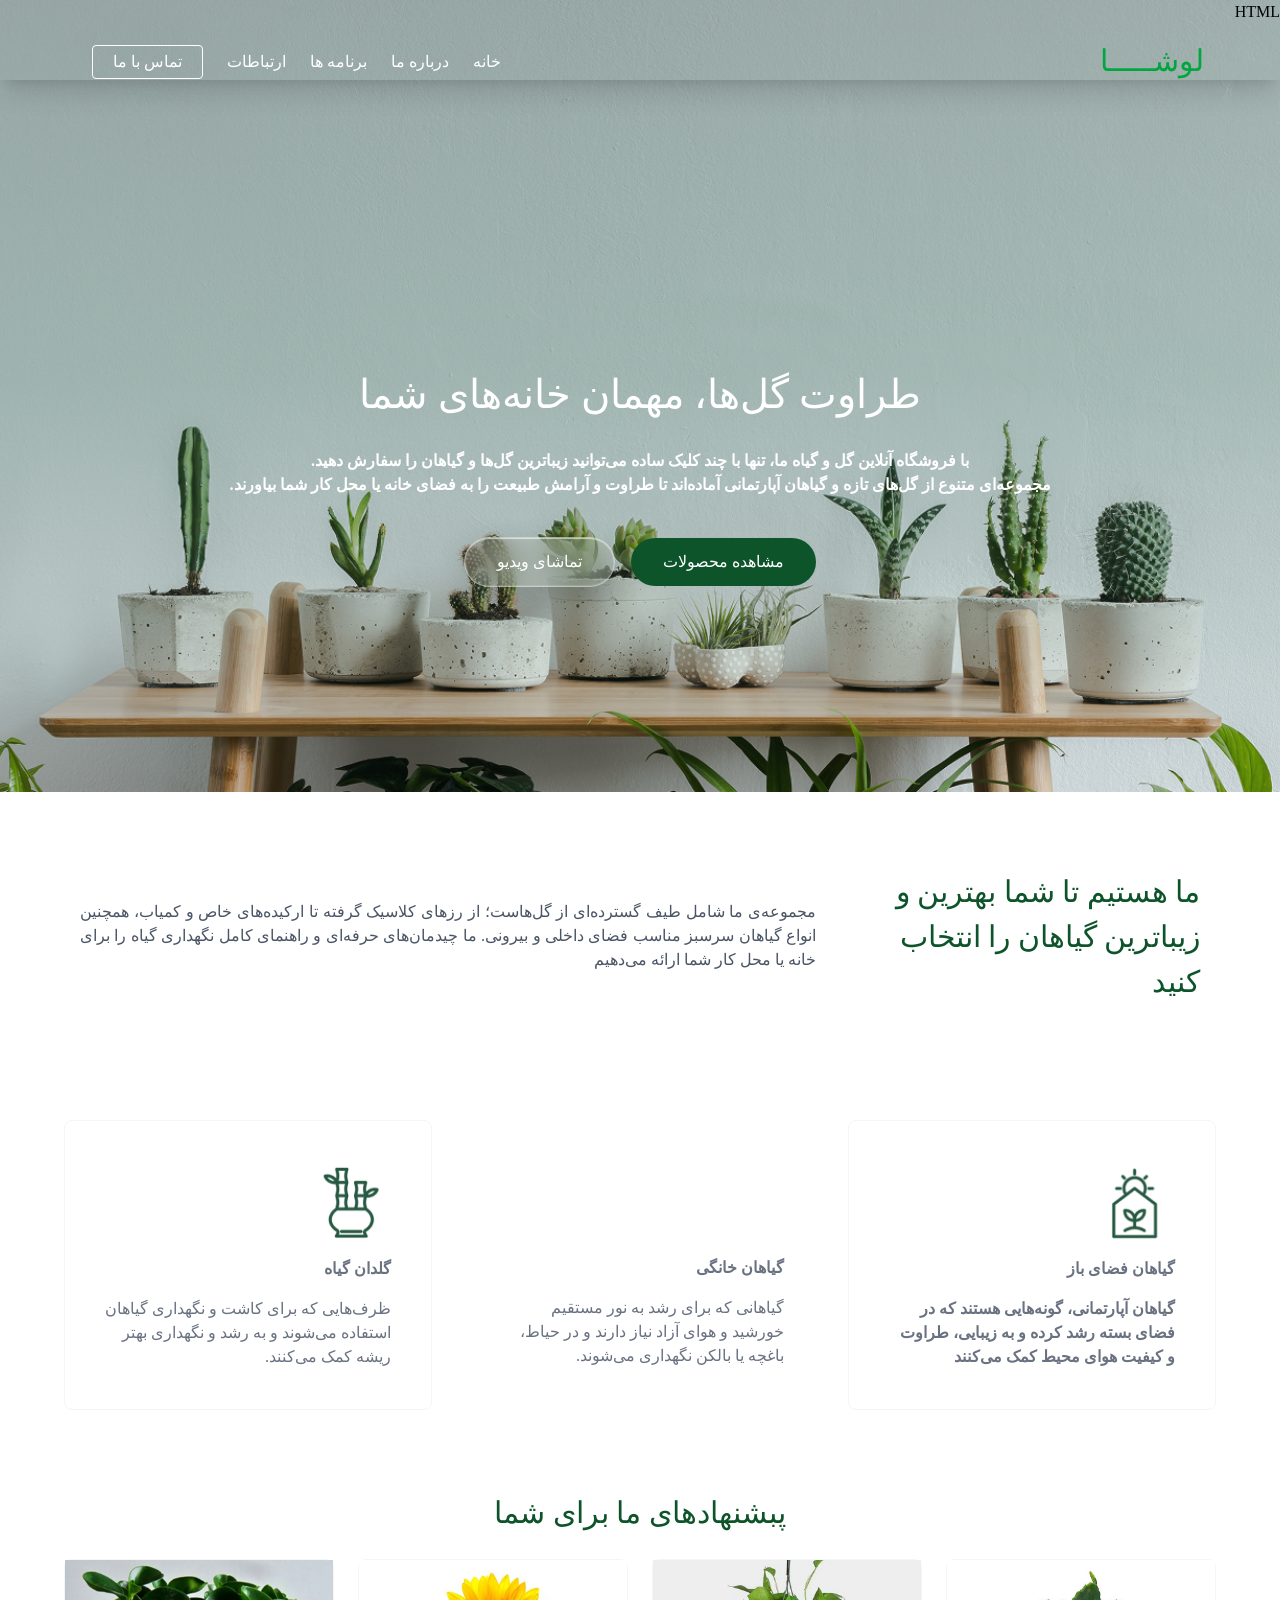
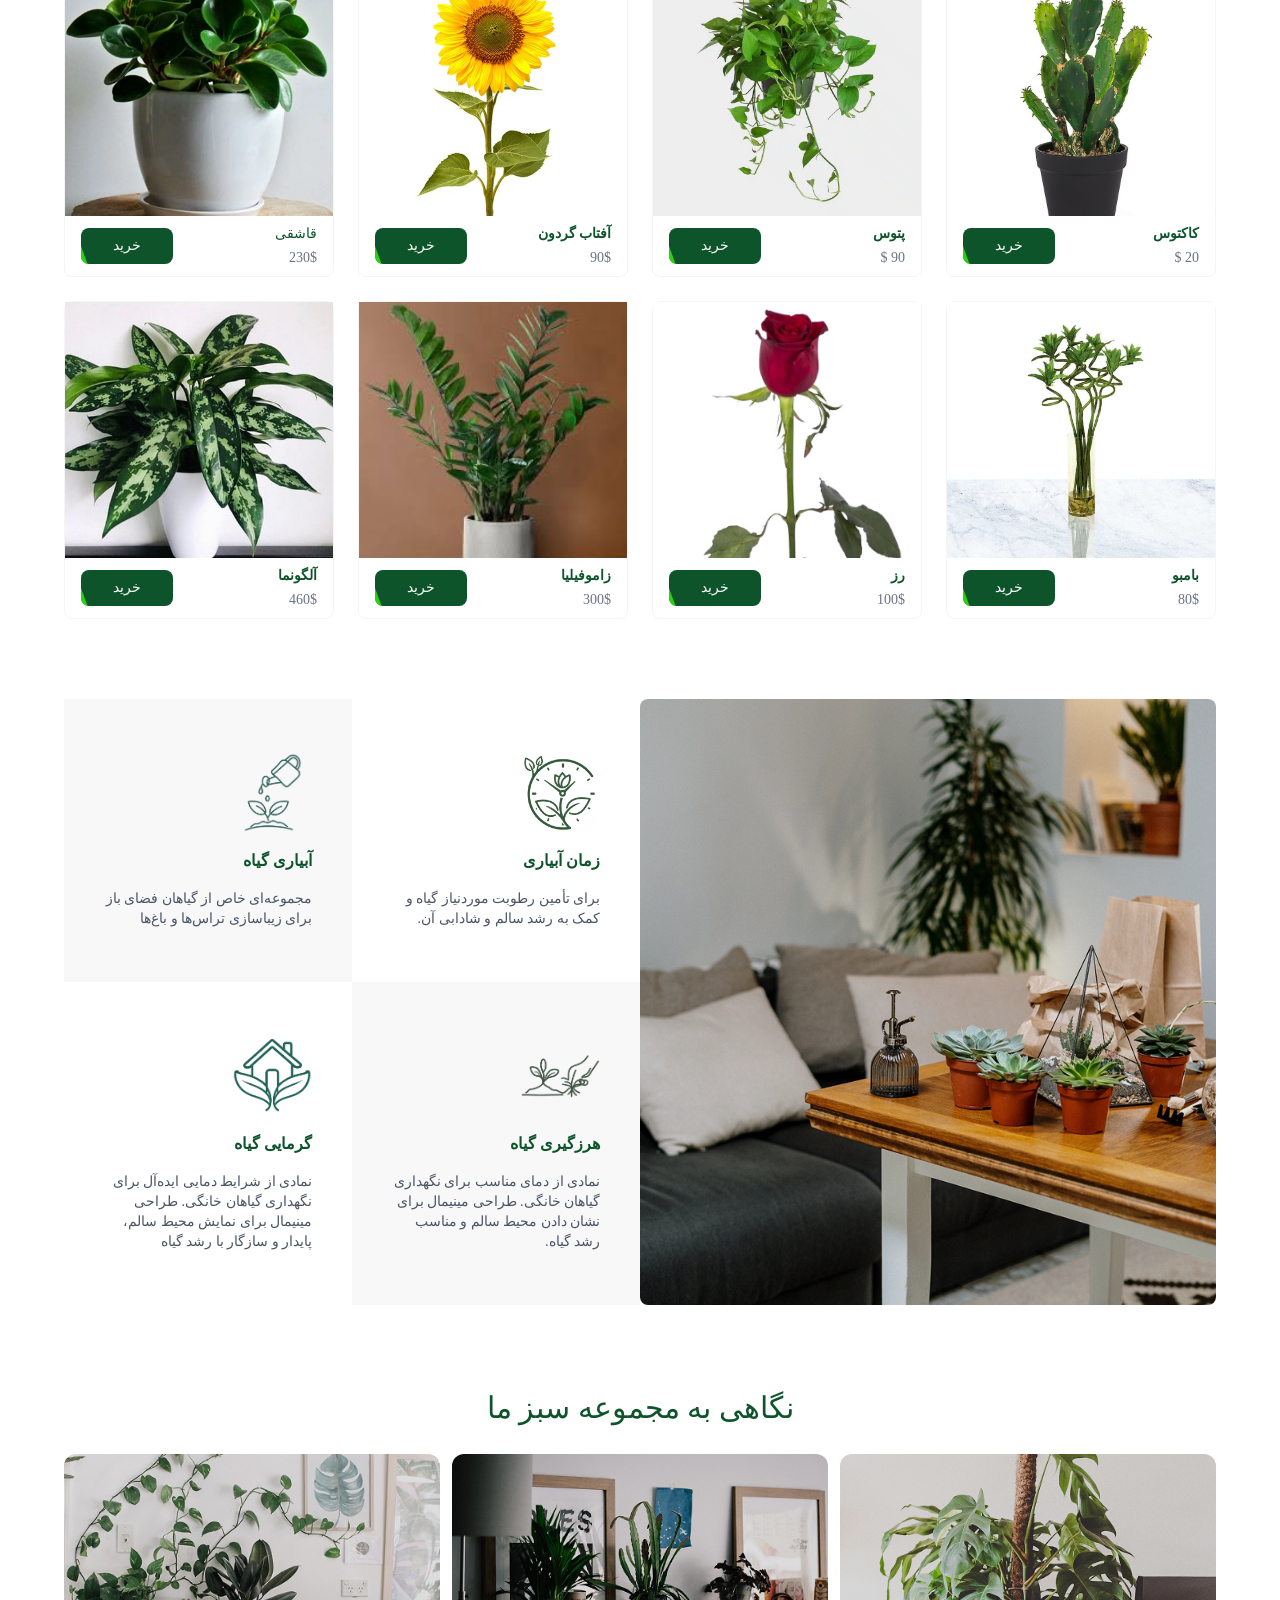
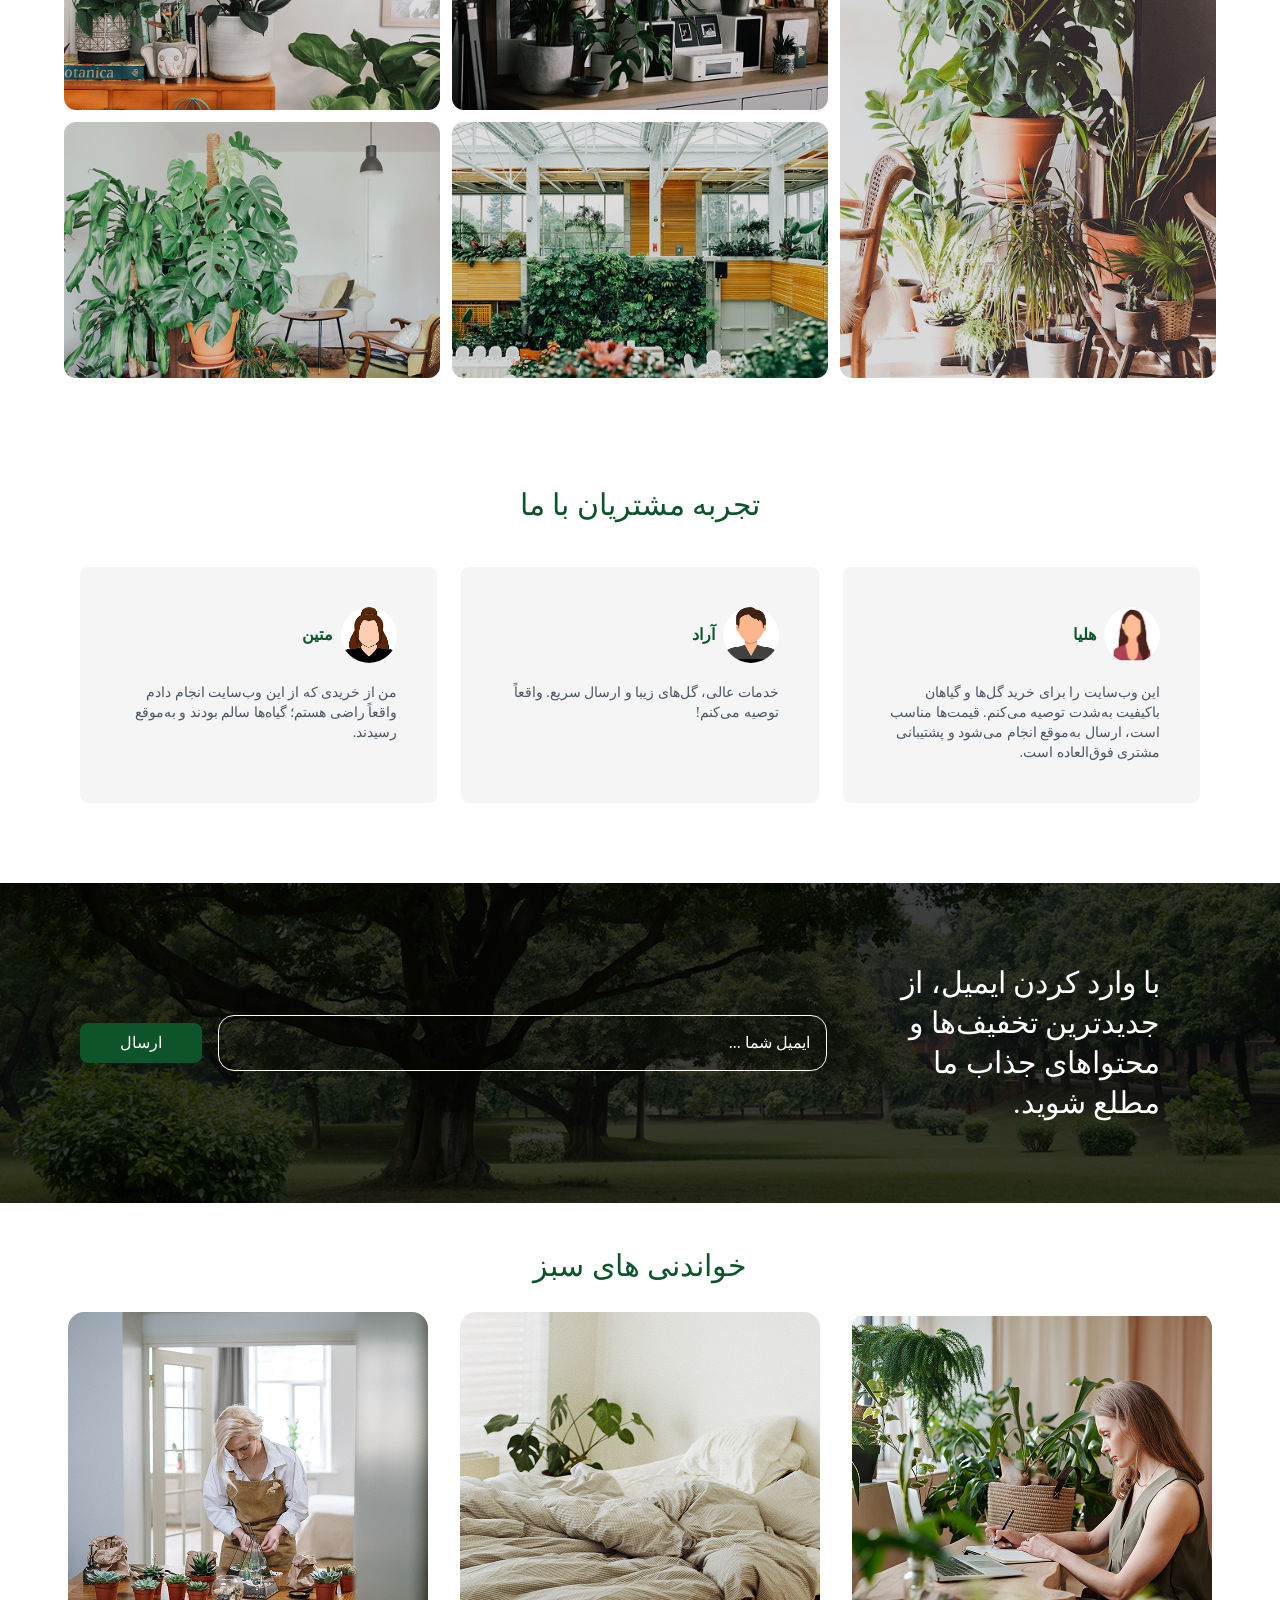
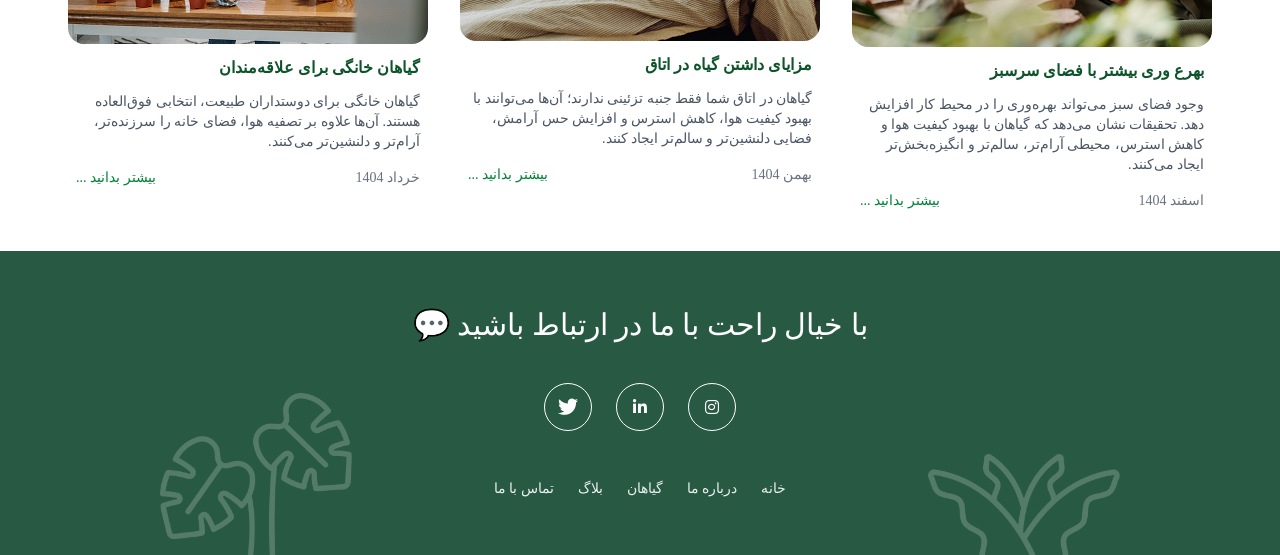
==== commit 65a68239: "updatee" ====
--- a/index.html
+++ b/index.html
@@ -14,9 +14,12 @@
   </head>
 
   <body>
+
+
     <section id="home" class="relative h-[88vh] bg-[#fafaf7]">
       <!-- Header -->
       <header class="relative z-20 top-0 shadow-xl">
+        <h2>HTML</h2>
         <div
           class="max-w-6xl px-3 pt-5 mx-auto h-14 flex items-center justify-between"
         >
@@ -729,3 +732,4 @@
     </footer>
   </body>
 </html>
+
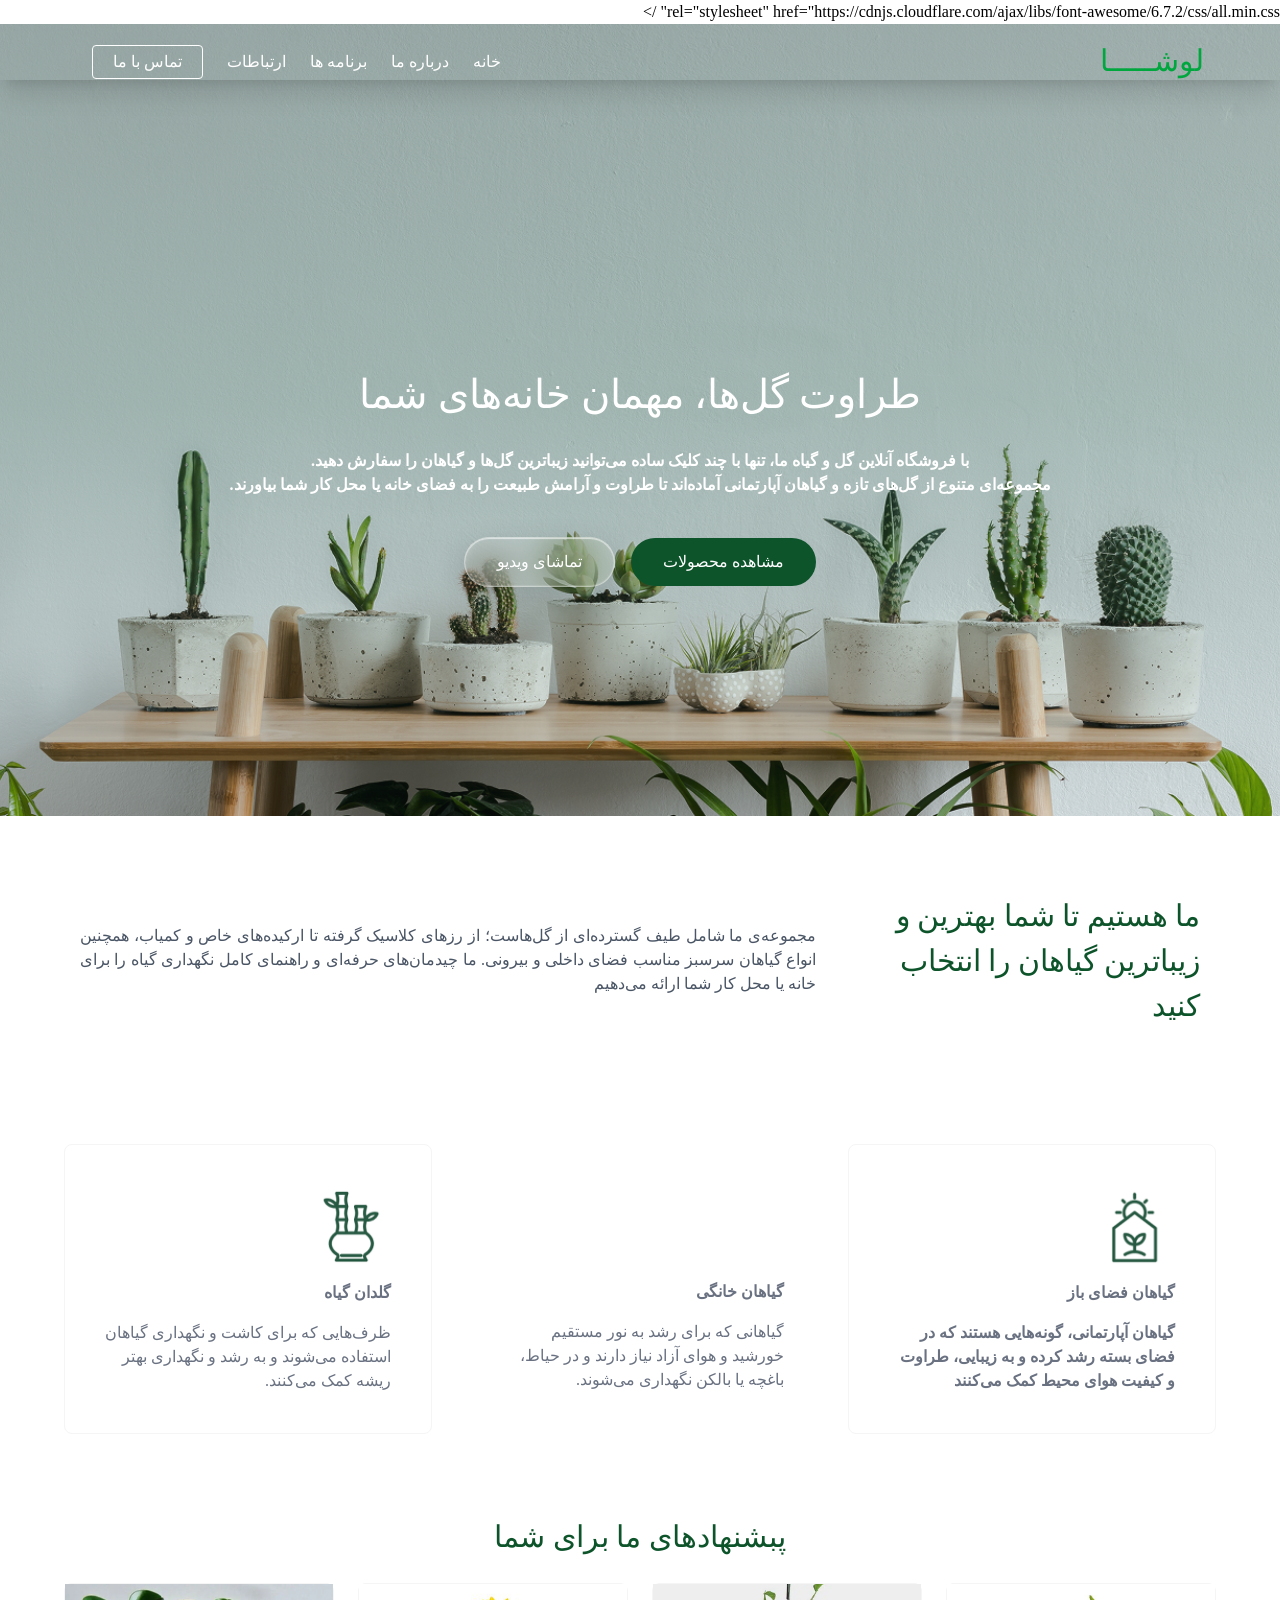
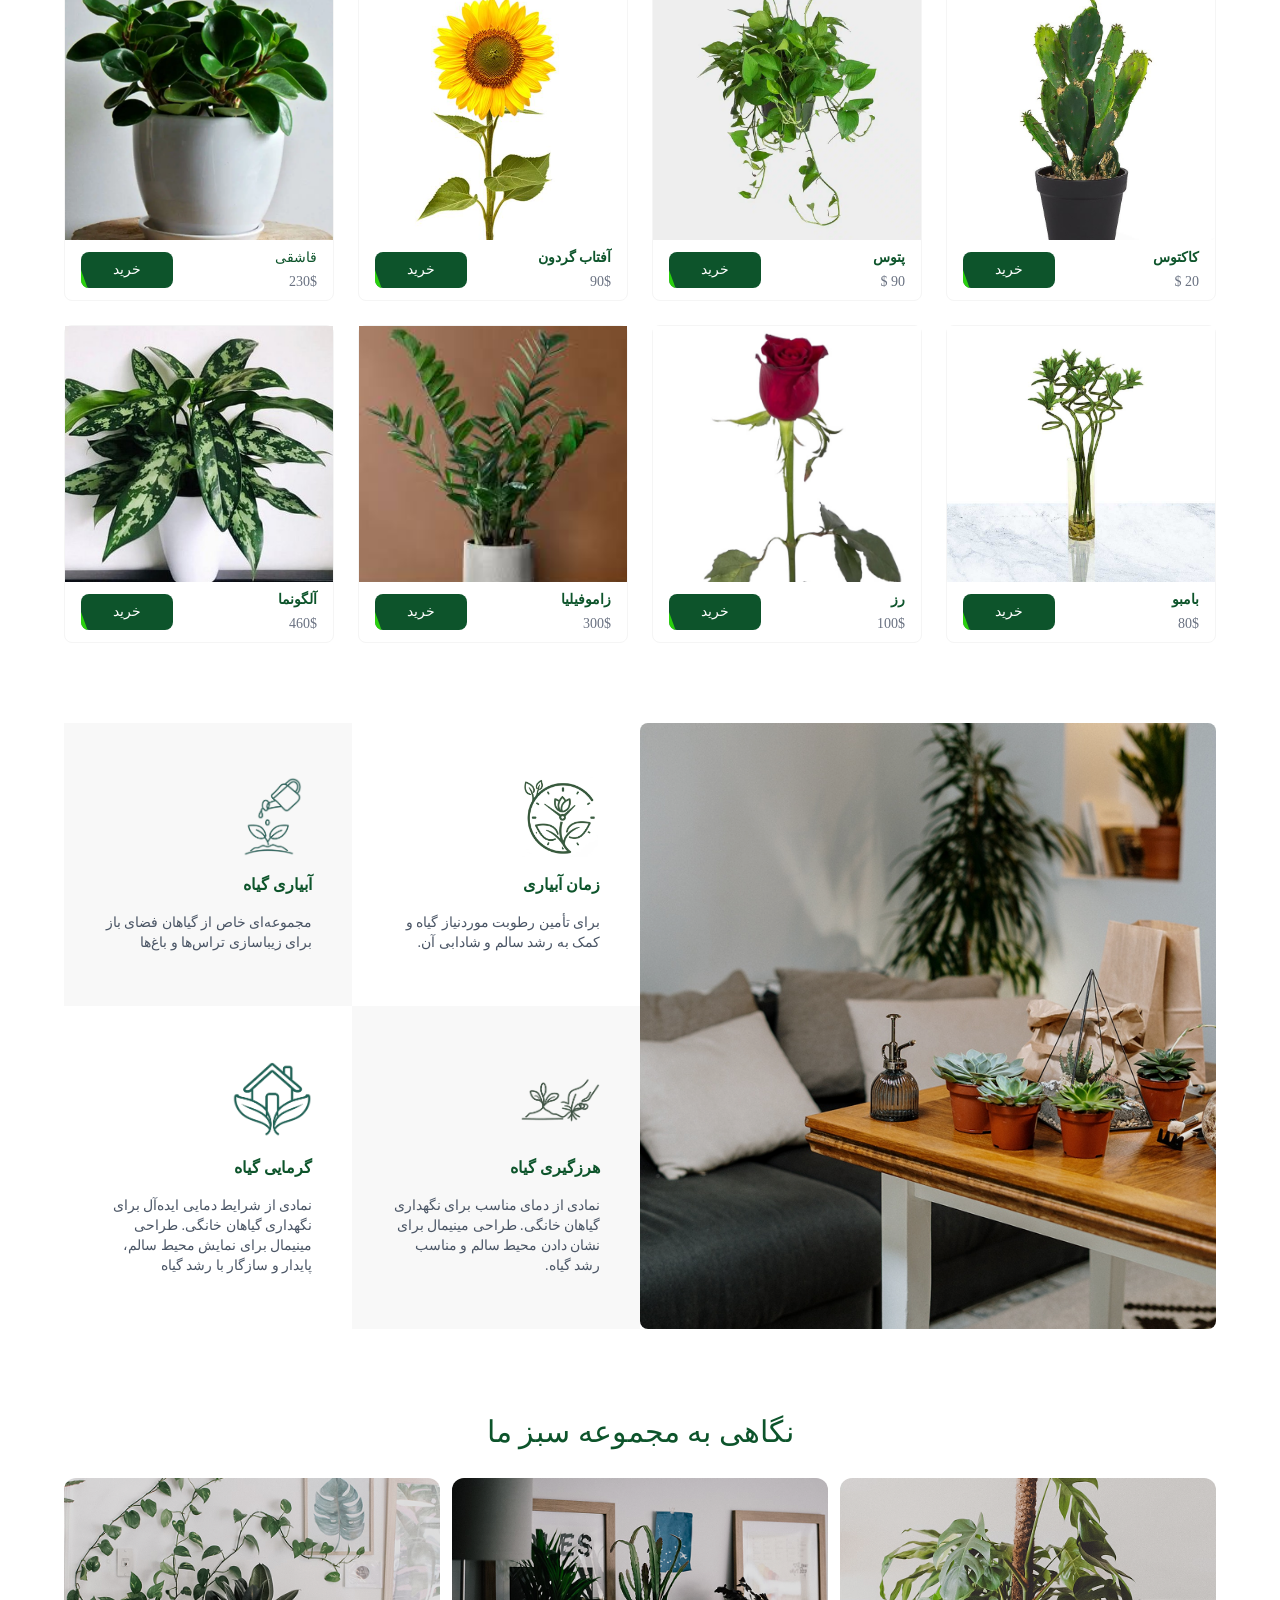
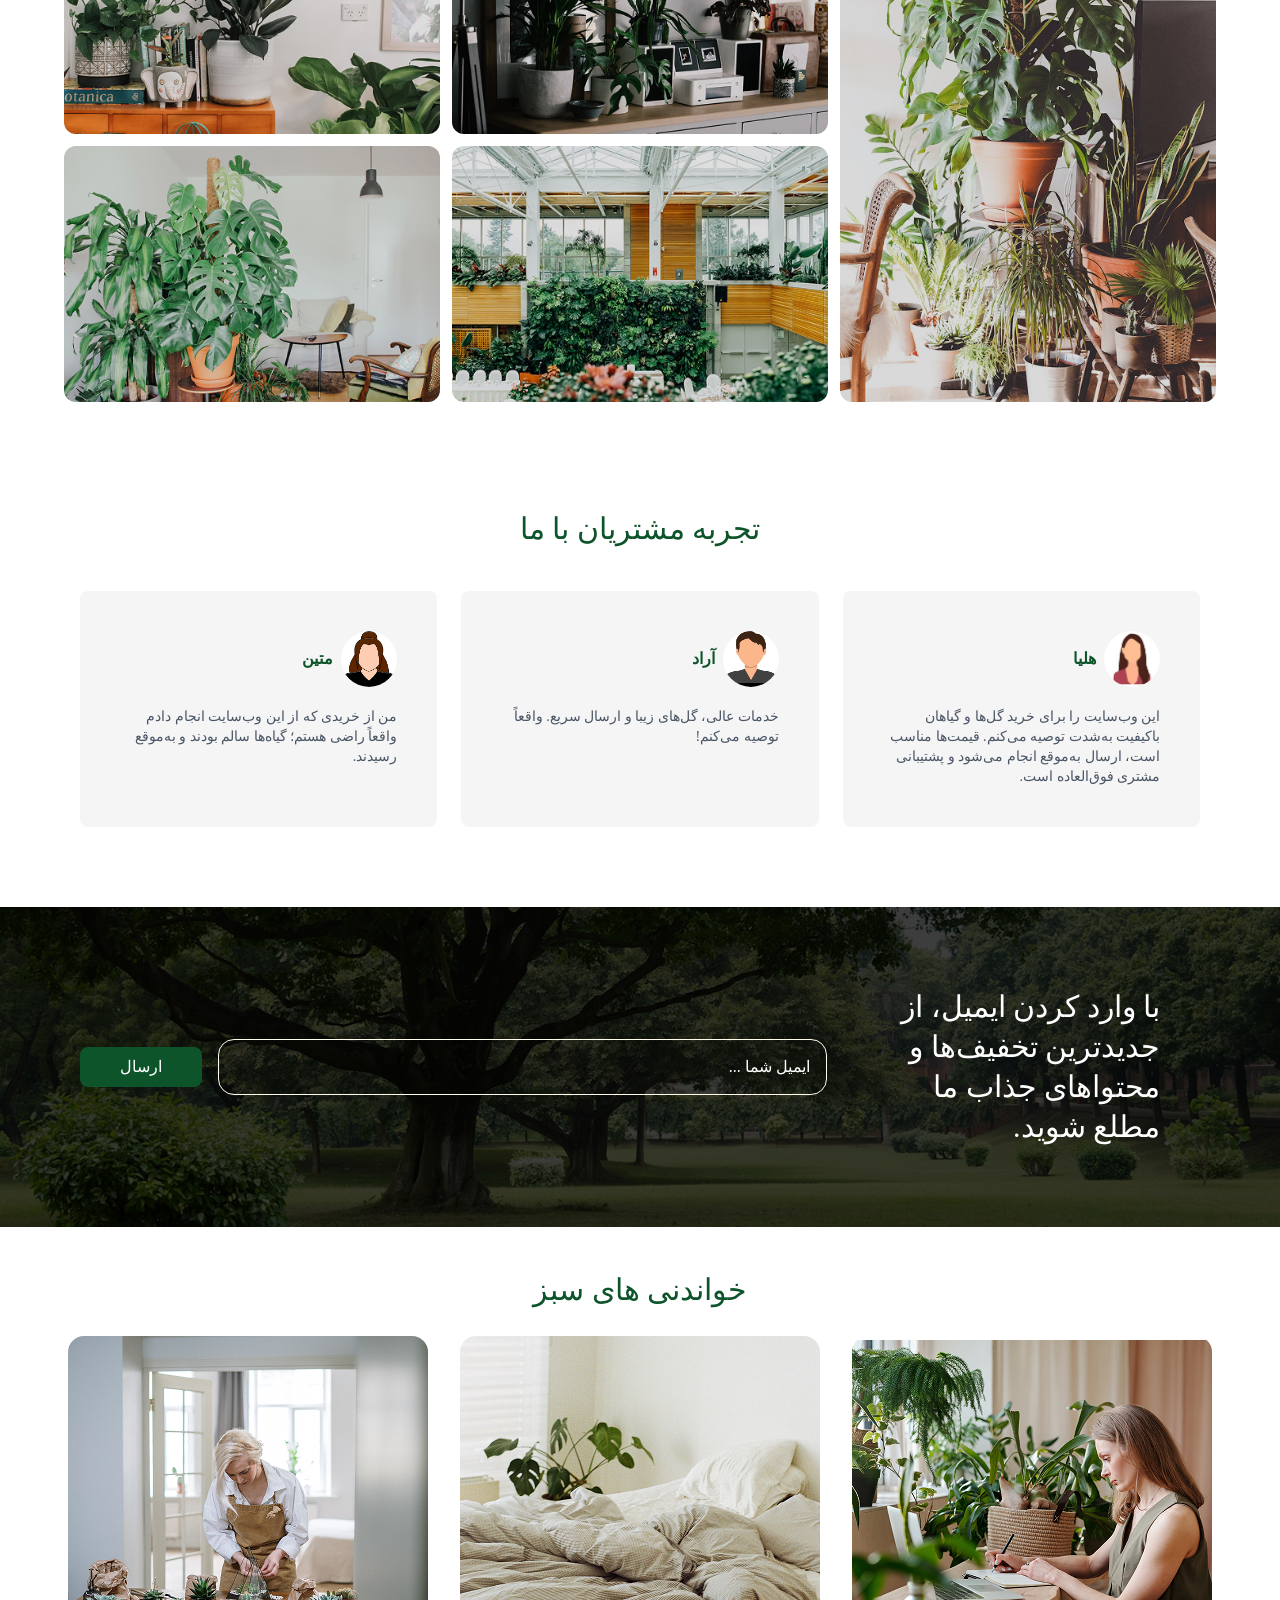
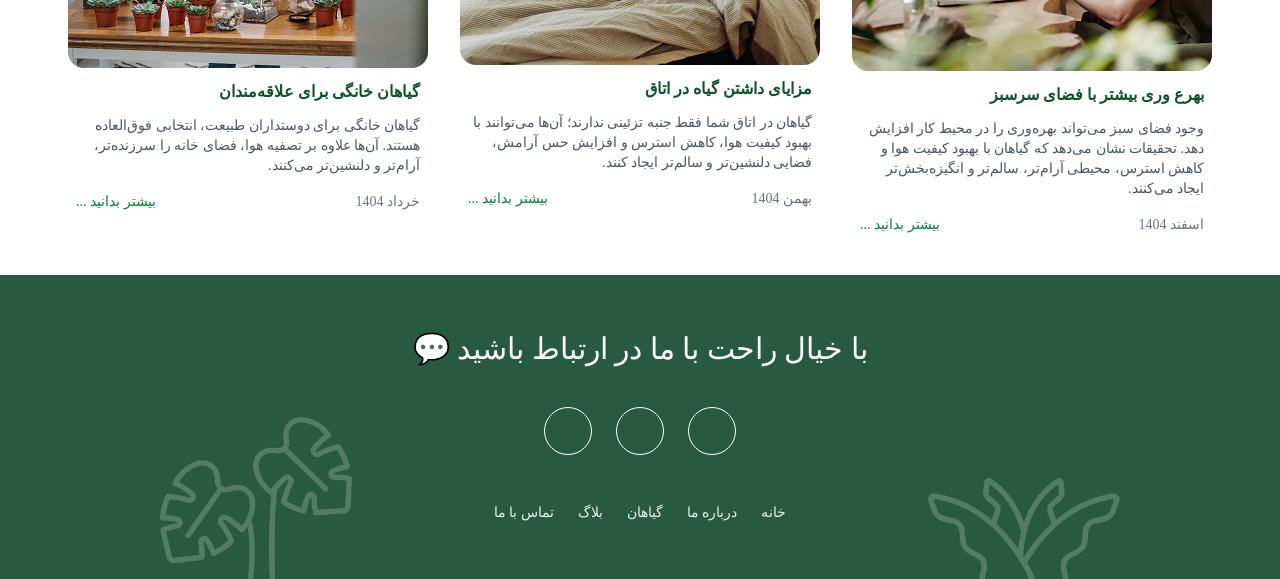
==== commit c19e0572: "Move index back" ====
--- a/index.html
+++ b/index.html
@@ -4,10 +4,10 @@
     <meta charset="UTF-8" />
     <meta name="viewport" content="width=device-width, initial-scale=1.0" />
     <title>Document</title>
-    <link rel="stylesheet" href="/src/output.css" />
+<link rel="stylesheet" href="/src/output.css">
     <link rel="stylesheet" href="/src/input.css" />
-    <link rel="stylesheet" href="/src/css/fontStyle.css" />
-    <link
+    <link rel="stylesheet" href="/src/css/fontStyle.css">
+    
       rel="stylesheet"
       href="https://cdnjs.cloudflare.com/ajax/libs/font-awesome/6.7.2/css/all.min.css"
     />
@@ -19,7 +19,6 @@
     <section id="home" class="relative h-[88vh] bg-[#fafaf7]">
       <!-- Header -->
       <header class="relative z-20 top-0 shadow-xl">
-        <h2>HTML</h2>
         <div
           class="max-w-6xl px-3 pt-5 mx-auto h-14 flex items-center justify-between"
         >
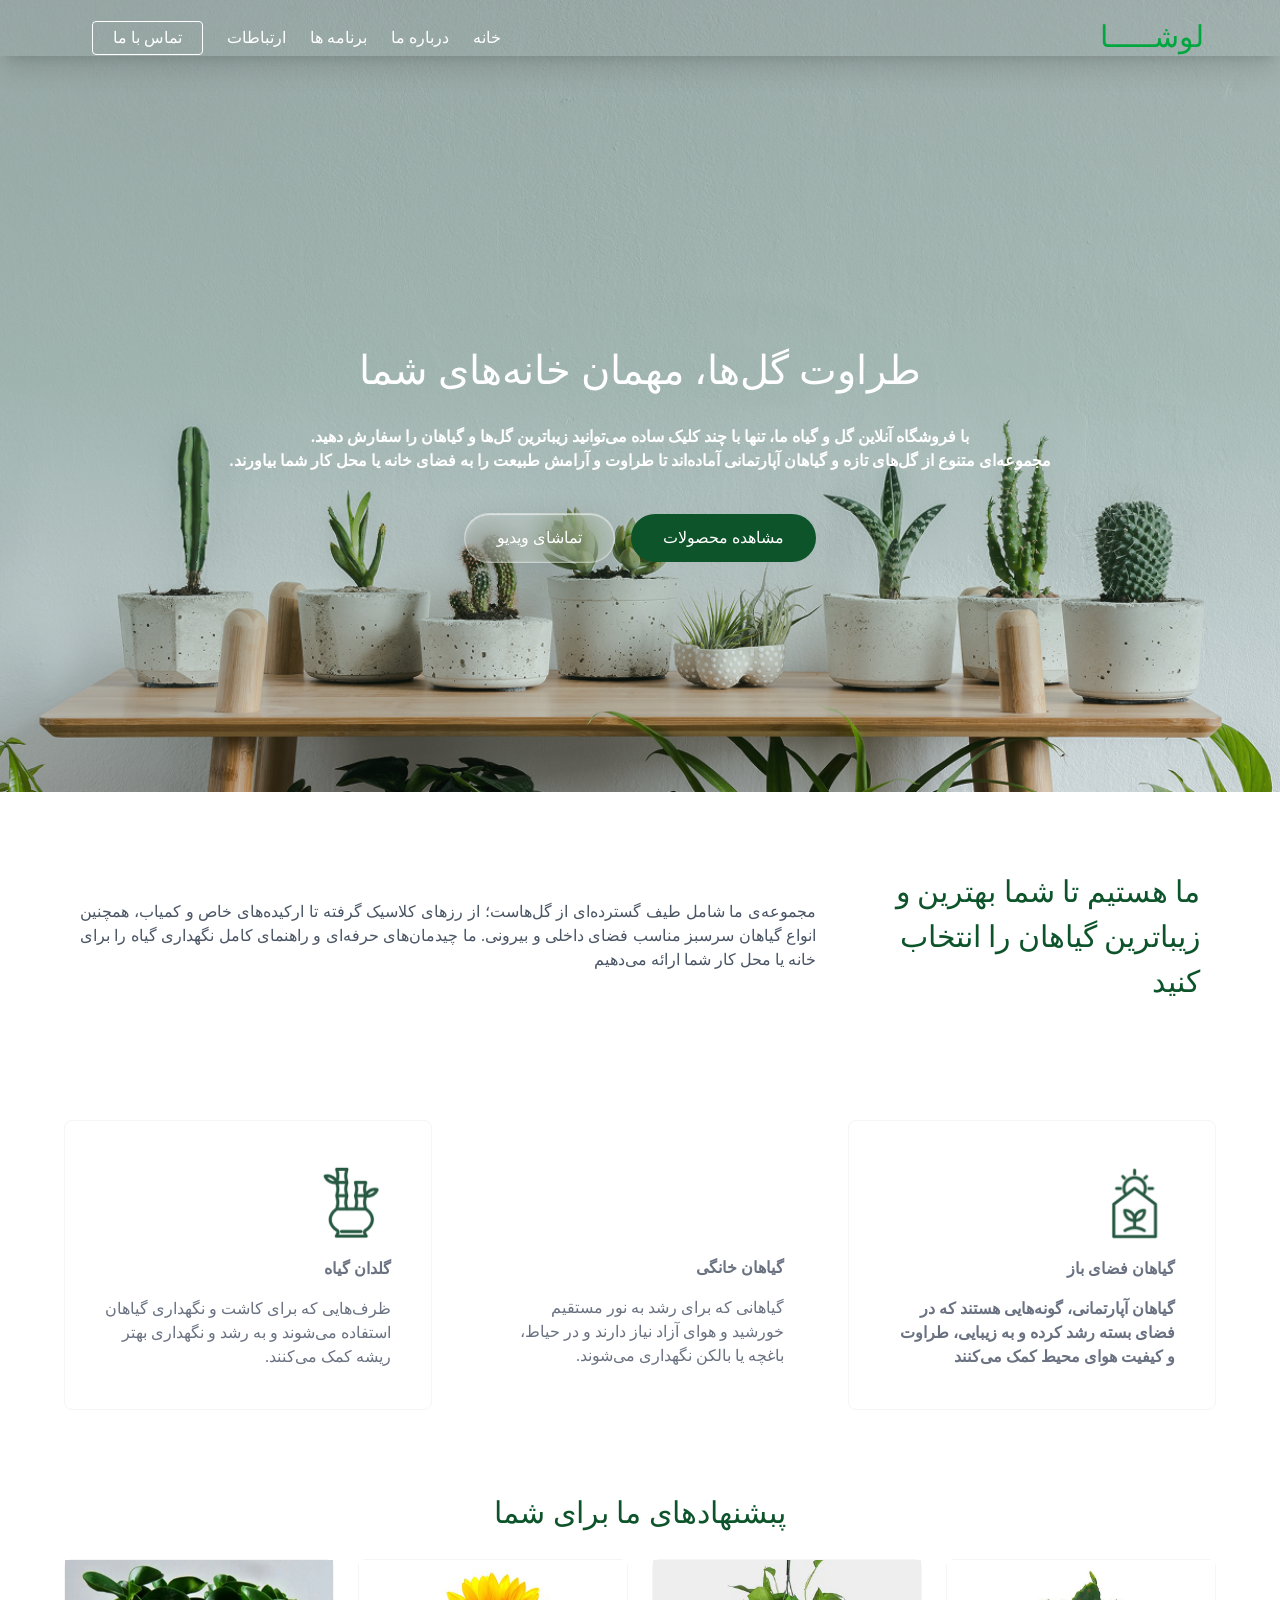
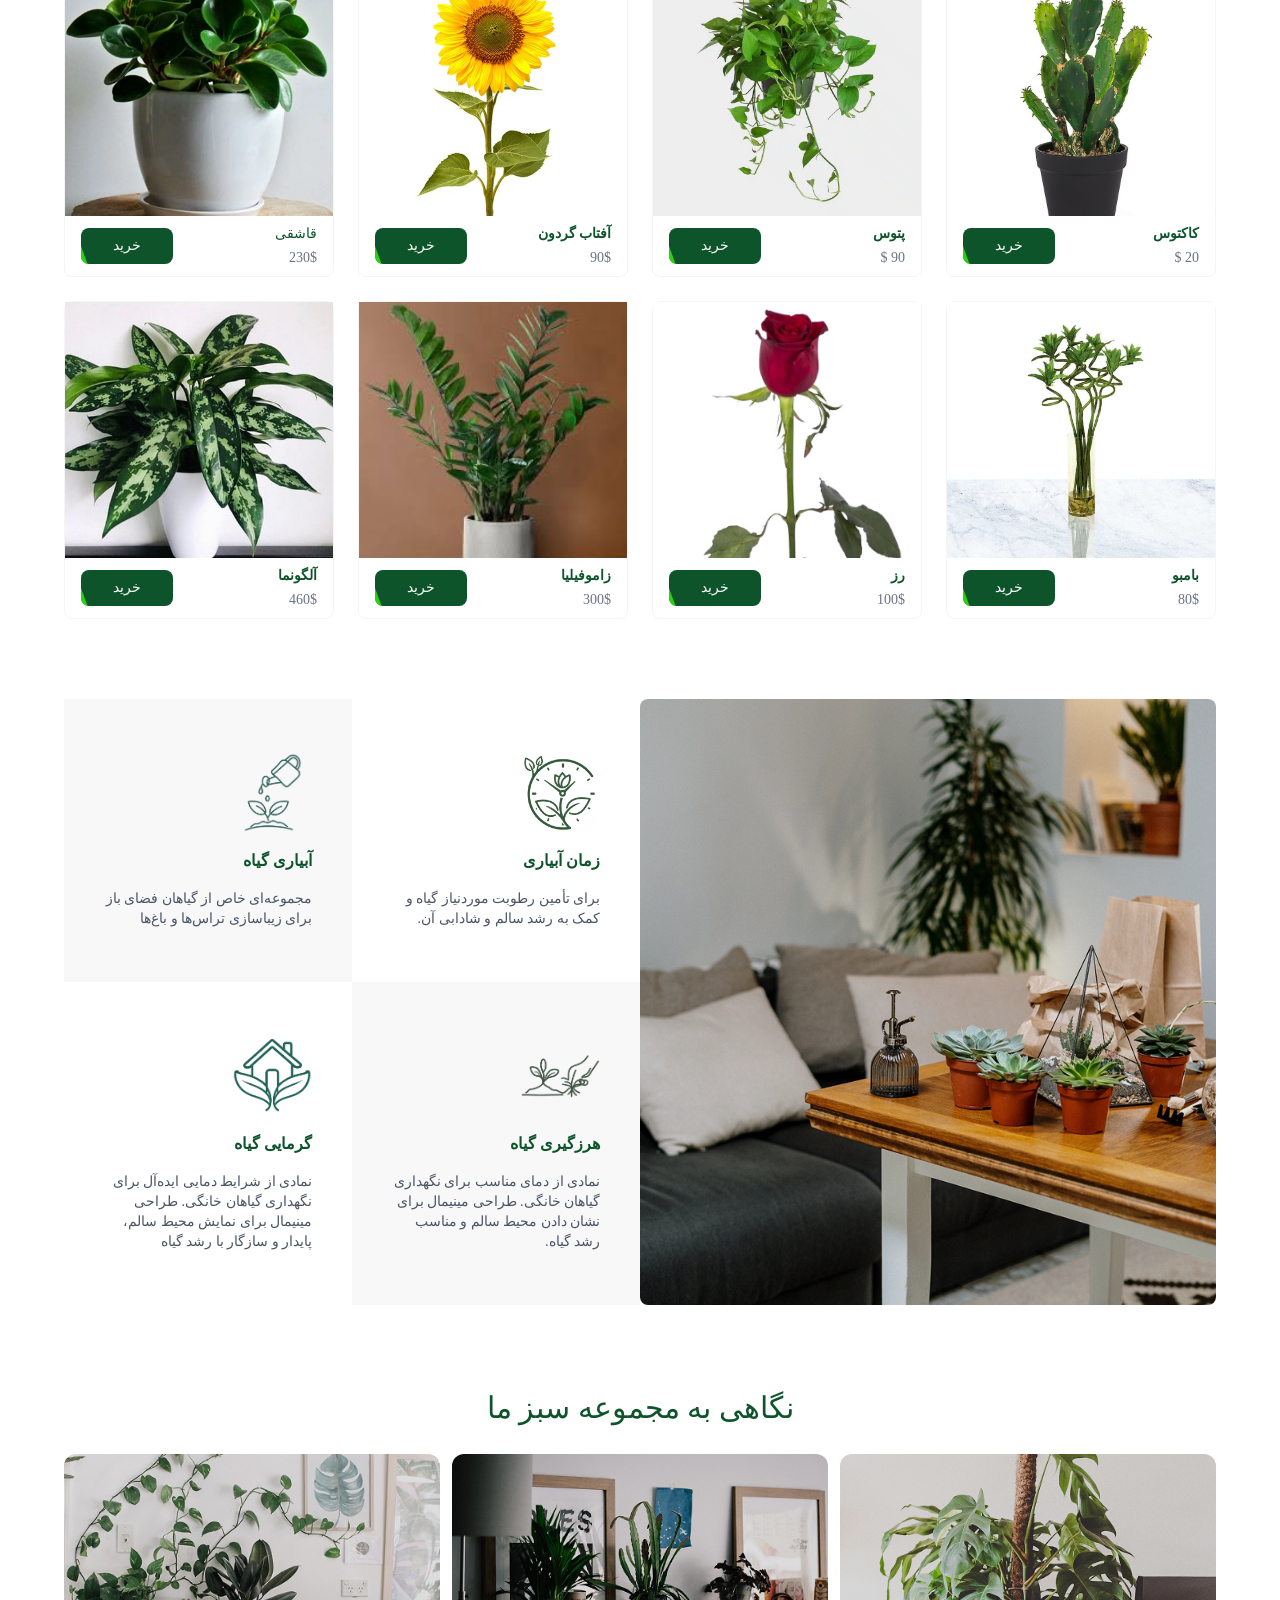
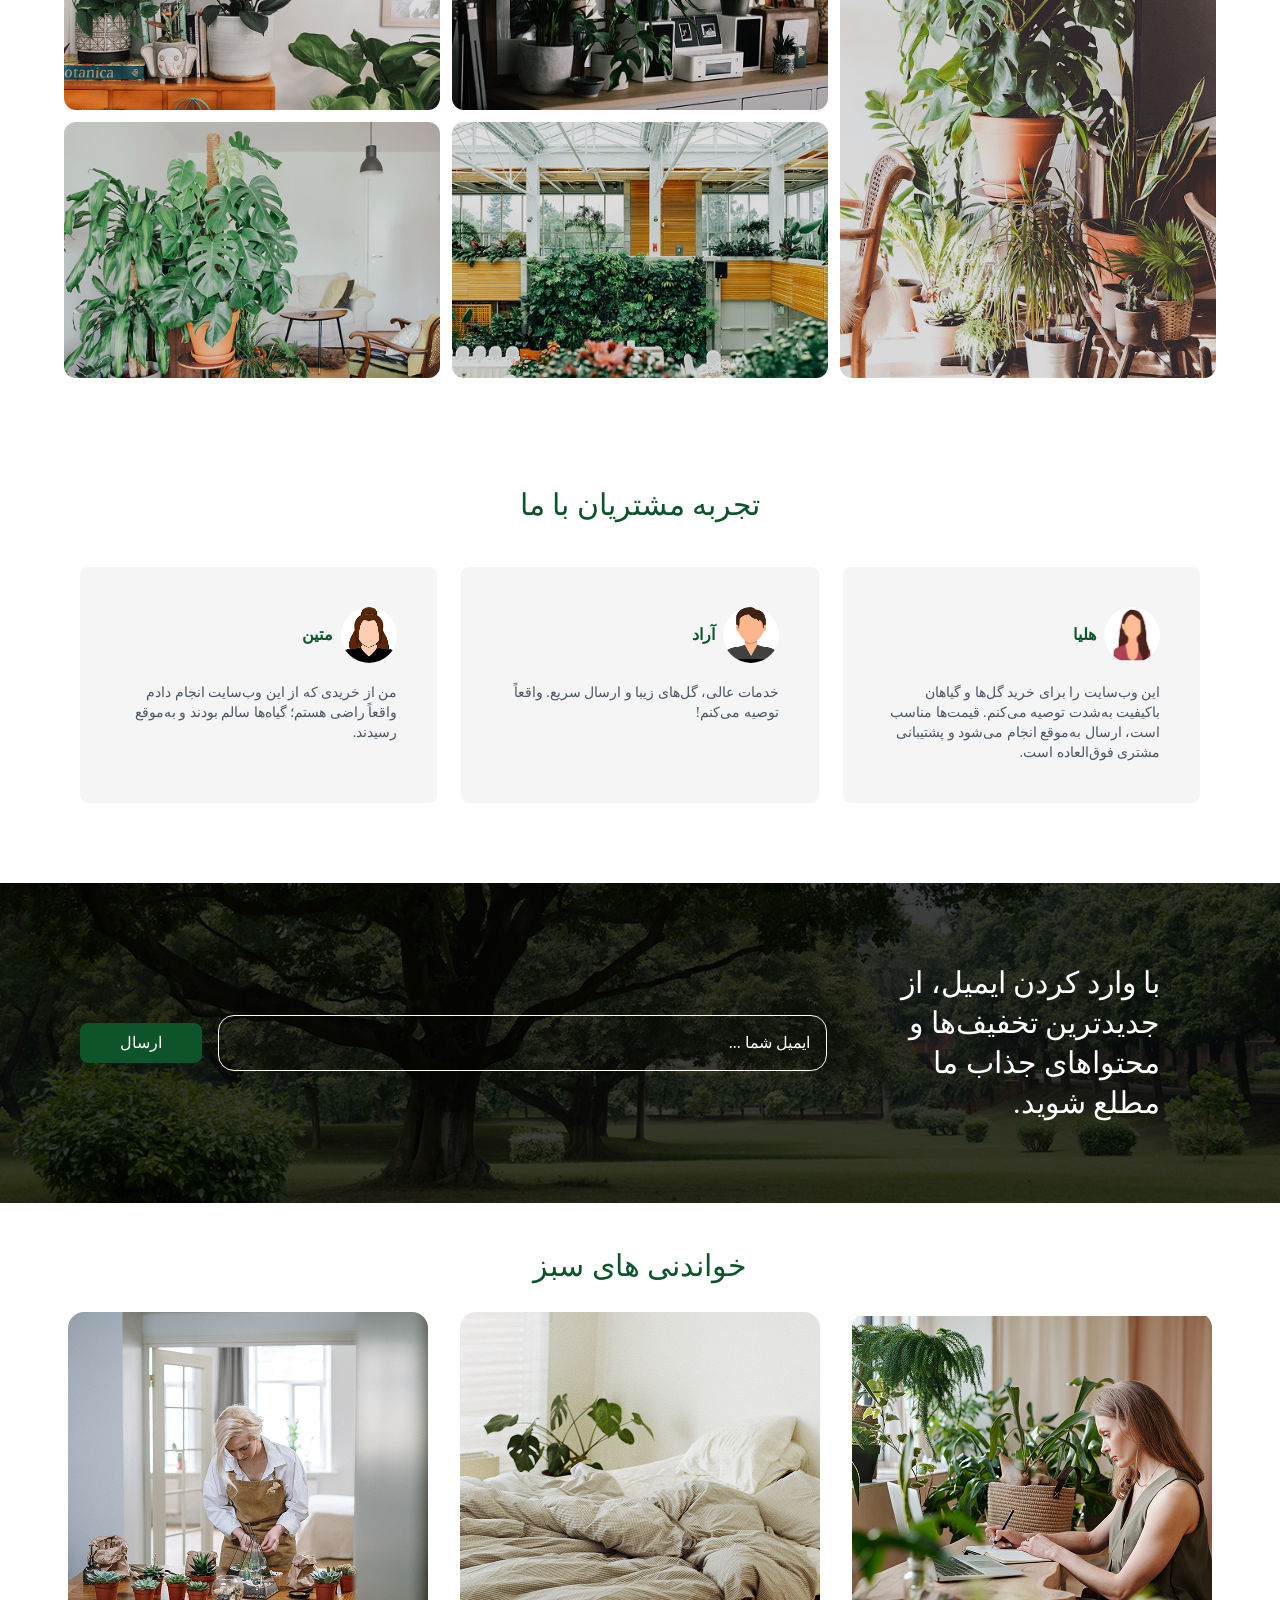
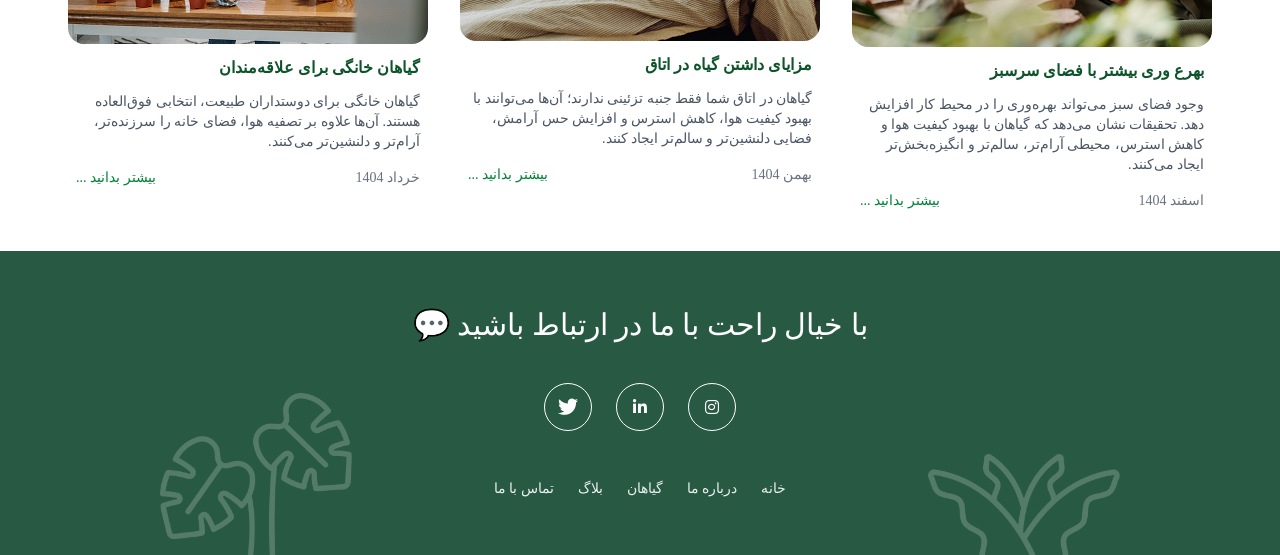
==== commit 6be3f4f3: "Move index back" ====
--- a/index.html
+++ b/index.html
@@ -8,9 +8,8 @@
     <link rel="stylesheet" href="/src/input.css" />
     <link rel="stylesheet" href="/src/css/fontStyle.css">
     
-      rel="stylesheet"
-      href="https://cdnjs.cloudflare.com/ajax/libs/font-awesome/6.7.2/css/all.min.css"
-    />
+   <link rel="stylesheet"href="https://cdnjs.cloudflare.com/ajax/libs/font-awesome/6.7.2/css/all.min.css"
+">
   </head>
 
   <body>
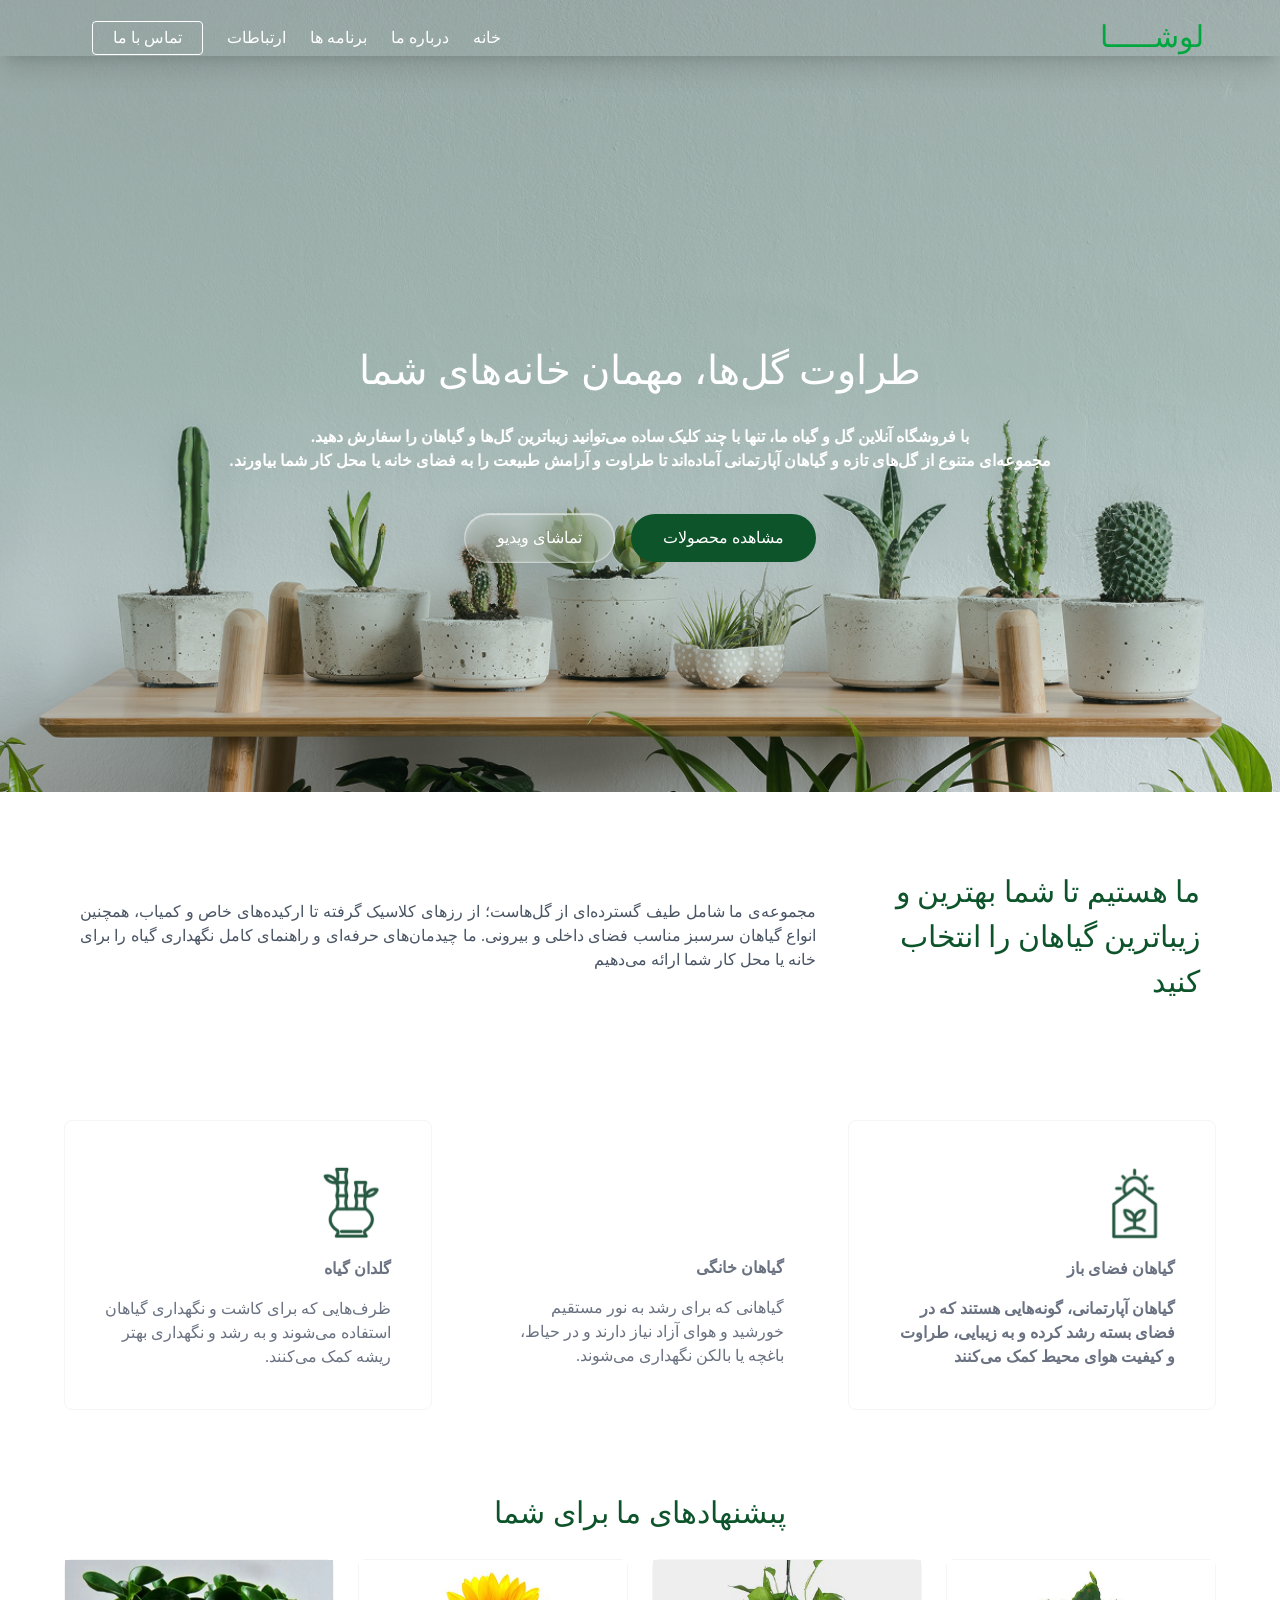
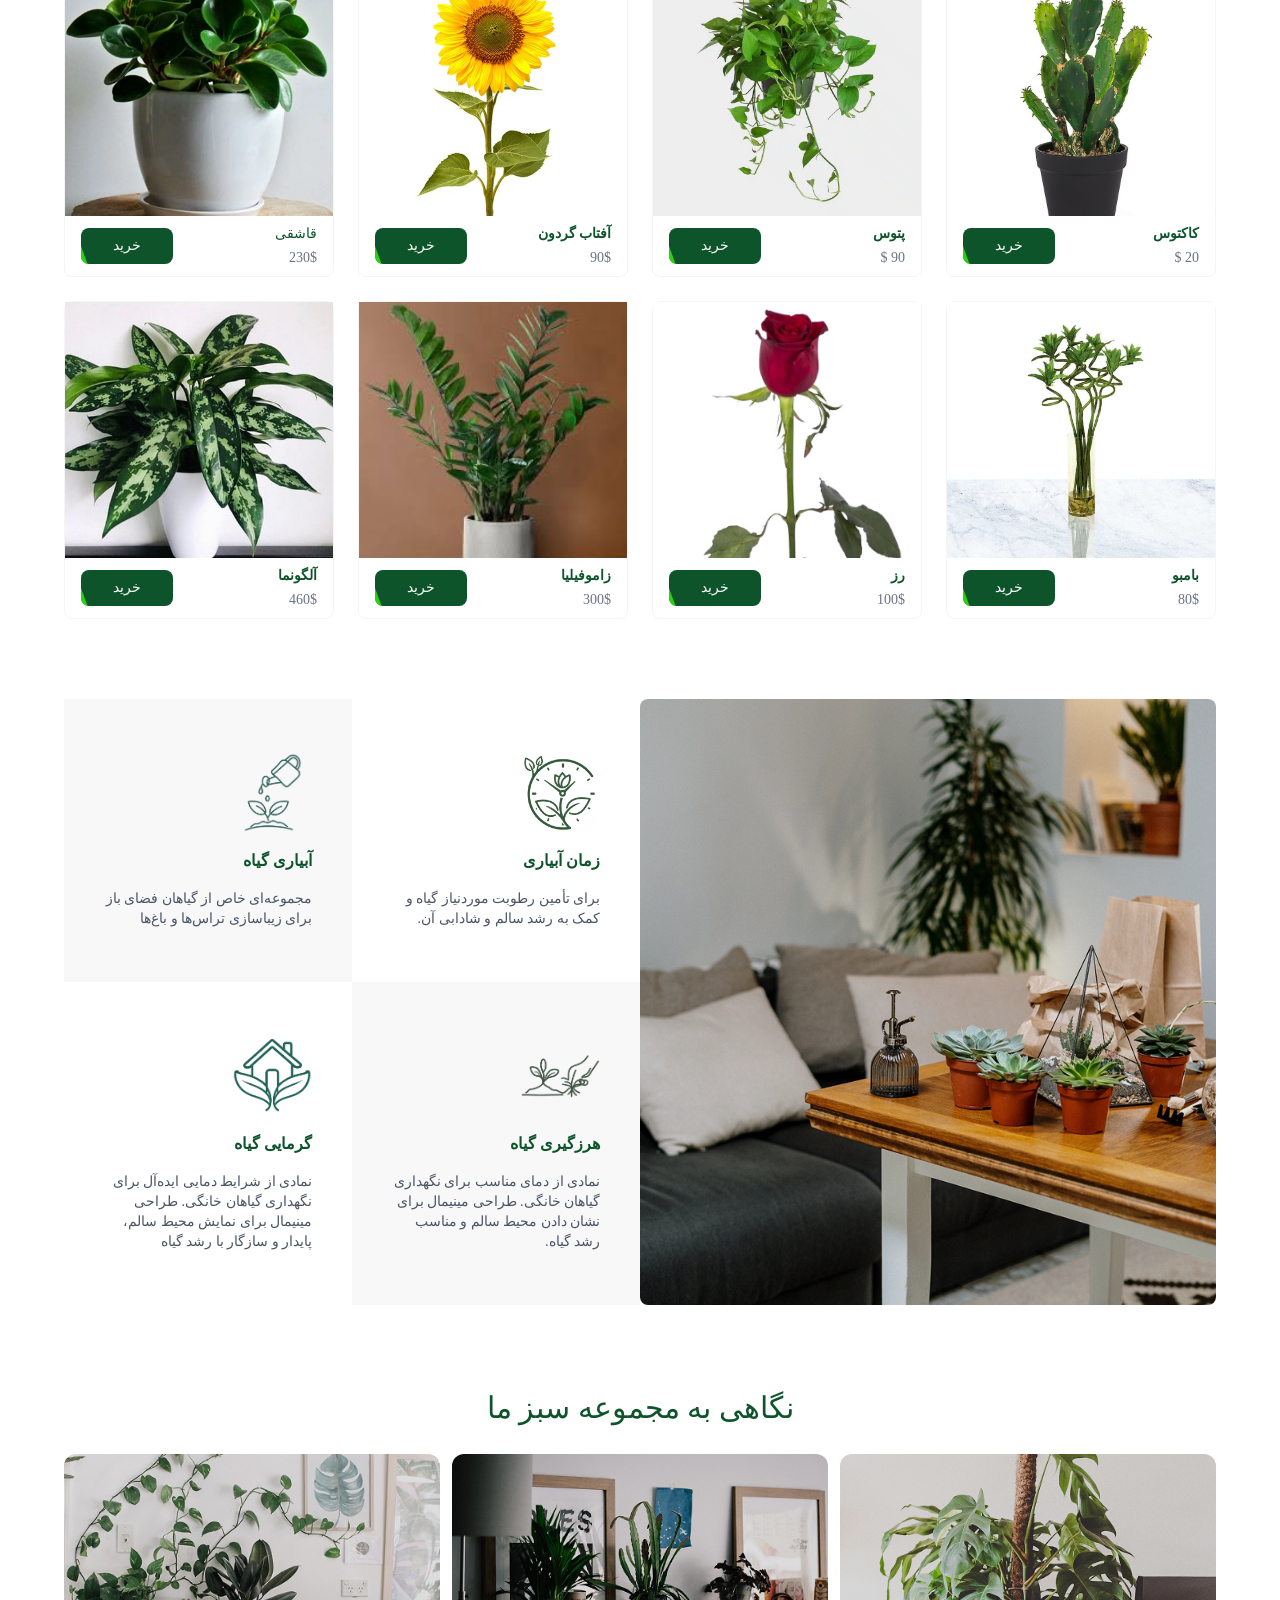
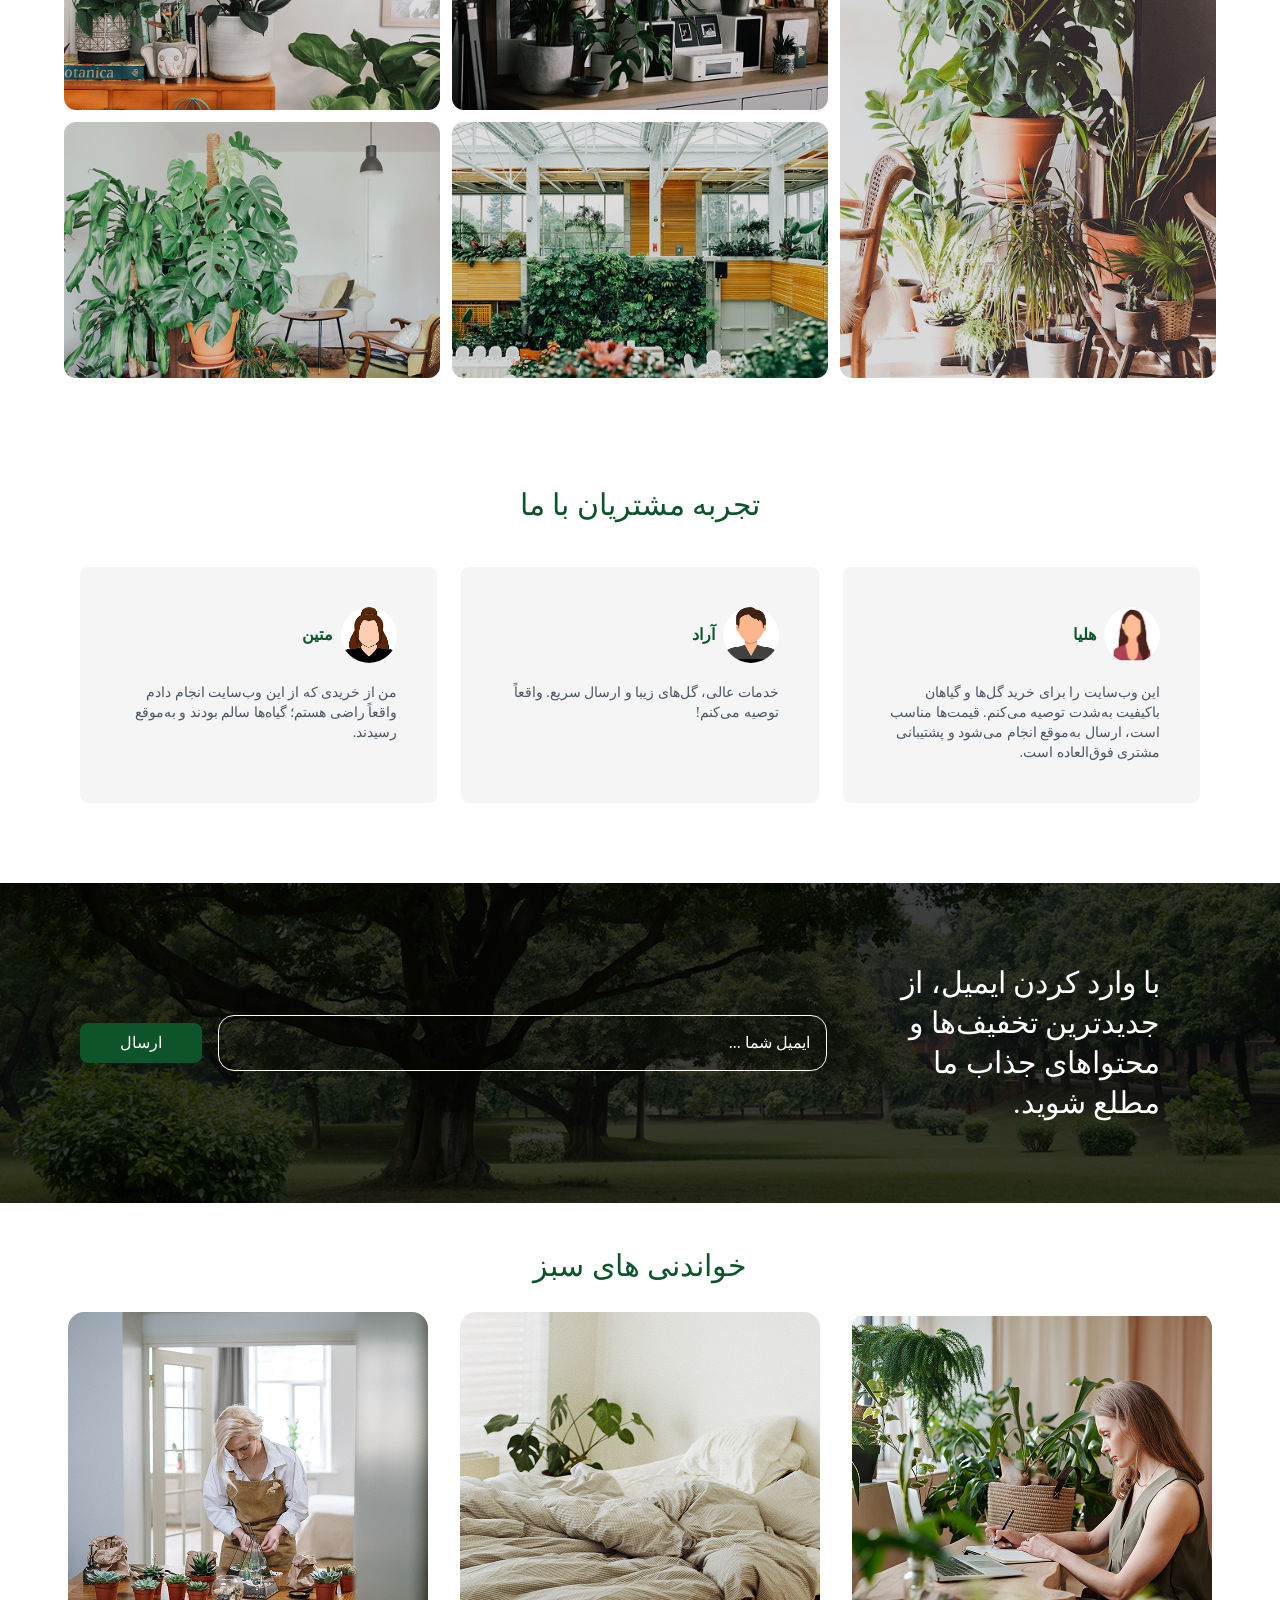
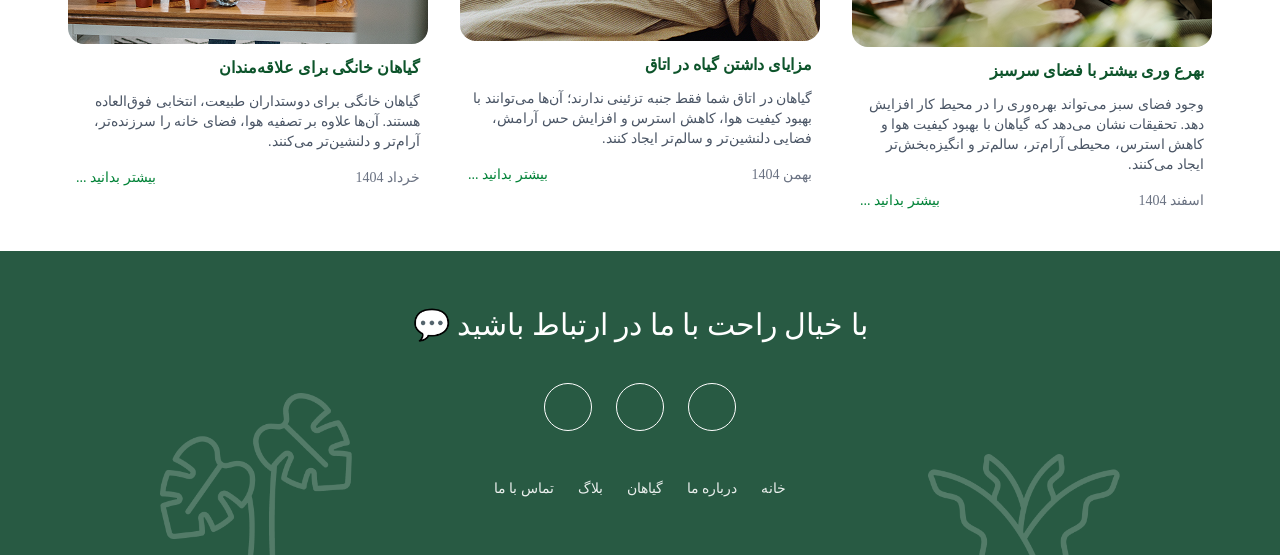
==== commit 68011fe2: "Fix CSS paths" ====
--- a/index.html
+++ b/index.html
@@ -4,16 +4,14 @@
     <meta charset="UTF-8" />
     <meta name="viewport" content="width=device-width, initial-scale=1.0" />
     <title>Document</title>
-<link rel="stylesheet" href="/src/output.css">
-    <link rel="stylesheet" href="/src/input.css" />
-    <link rel="stylesheet" href="/src/css/fontStyle.css">
+<link rel="stylesheet" href="src/output.css">
+    <link rel="stylesheet" href="src/input.css" />
+    <link rel="stylesheet" href="src/css/fontStyle.css">
     
-   <link rel="stylesheet"href="https://cdnjs.cloudflare.com/ajax/libs/font-awesome/6.7.2/css/all.min.css"
-">
-  </head>
+   <!-- <link rel="stylesheet"href="https://cdnjs.cloudflare.com/ajax/libs/font-awesome/6.7.2/css/all.min.css">
+  </head> -->
 
   <body>
-
 
     <section id="home" class="relative h-[88vh] bg-[#fafaf7]">
       <!-- Header -->
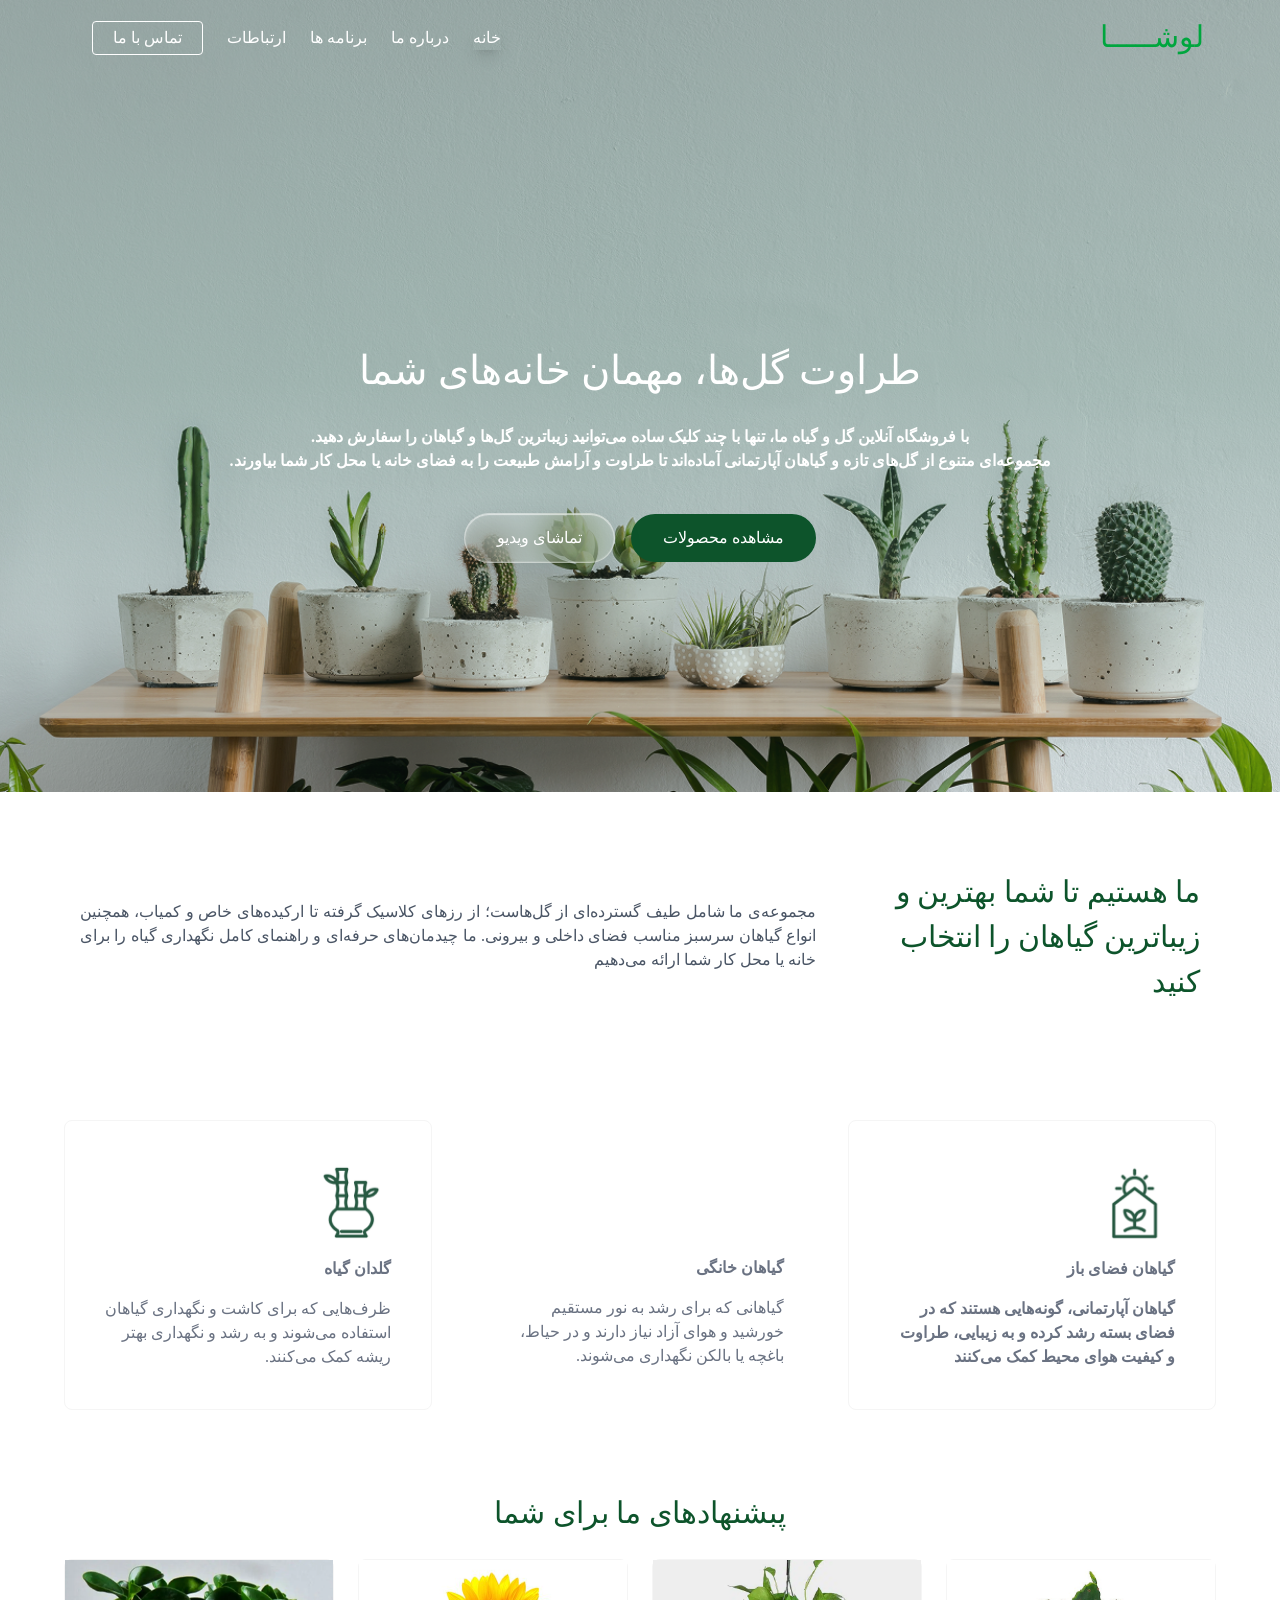
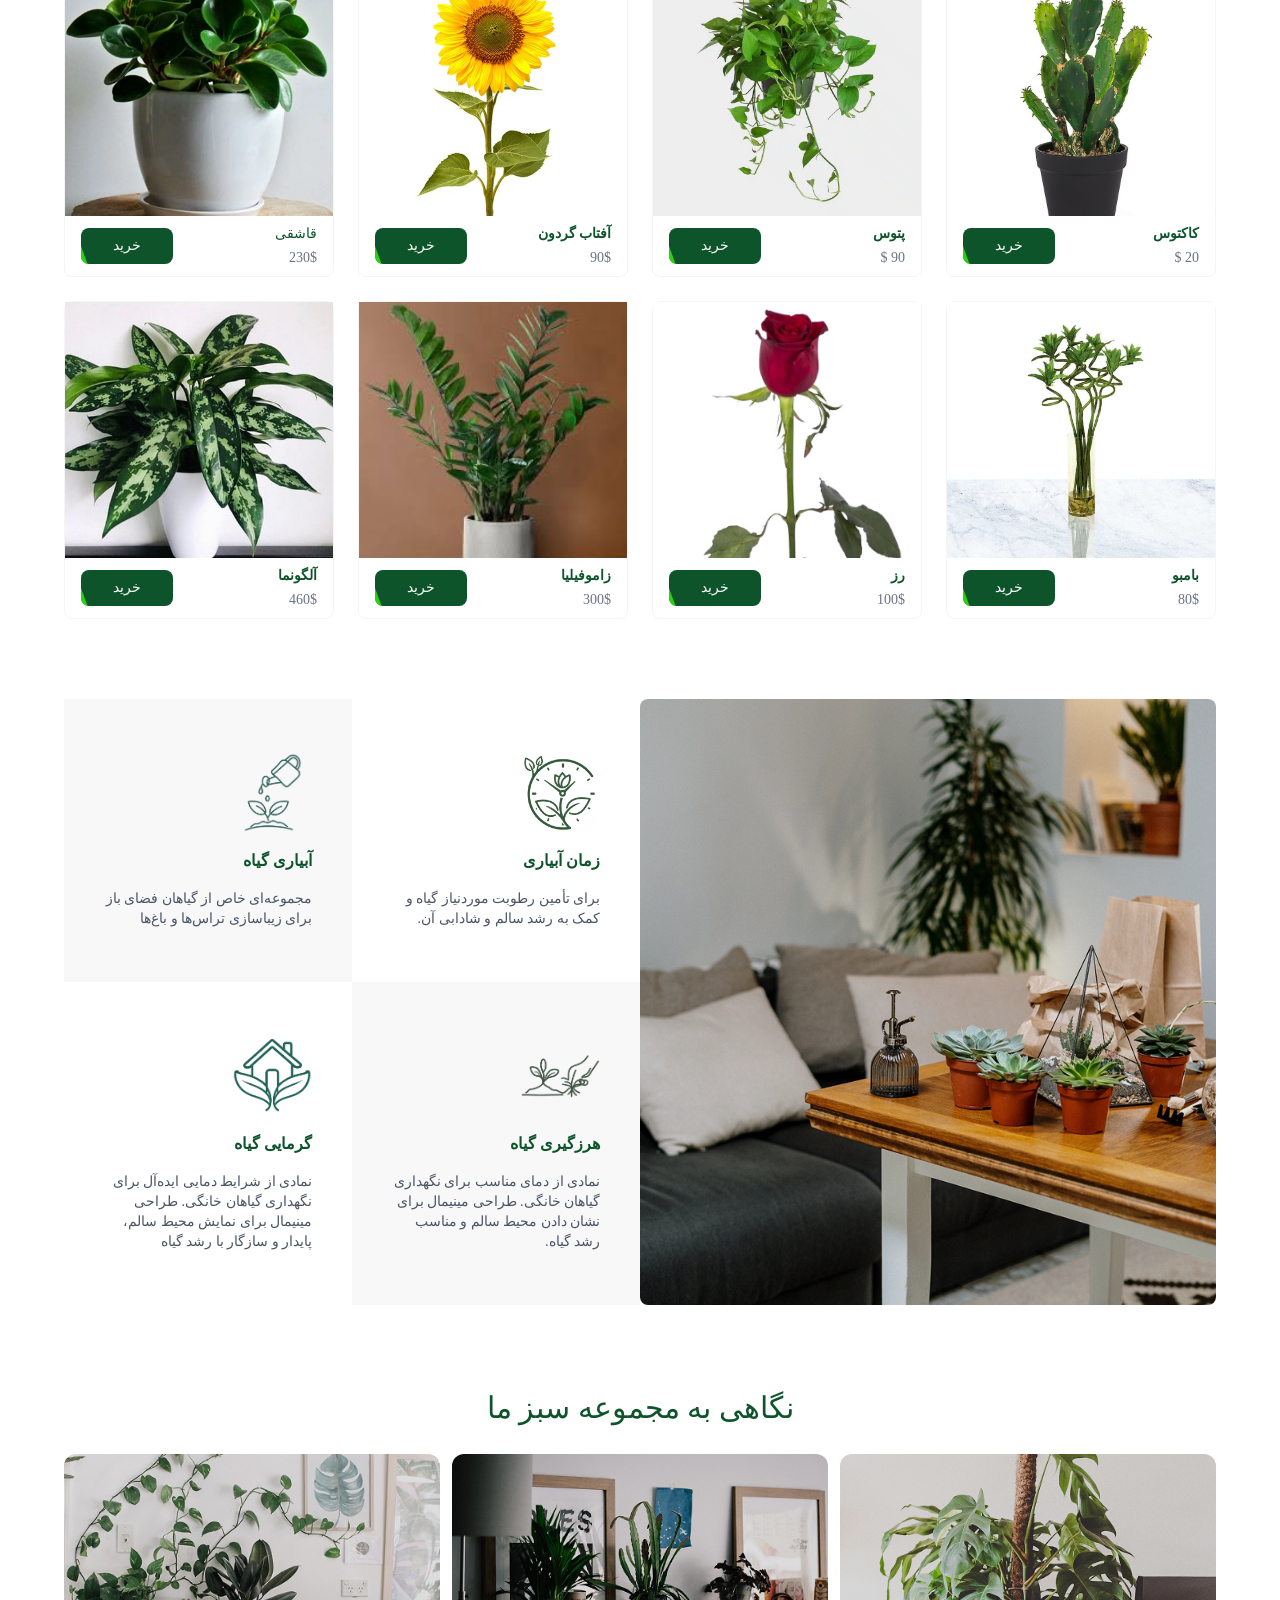
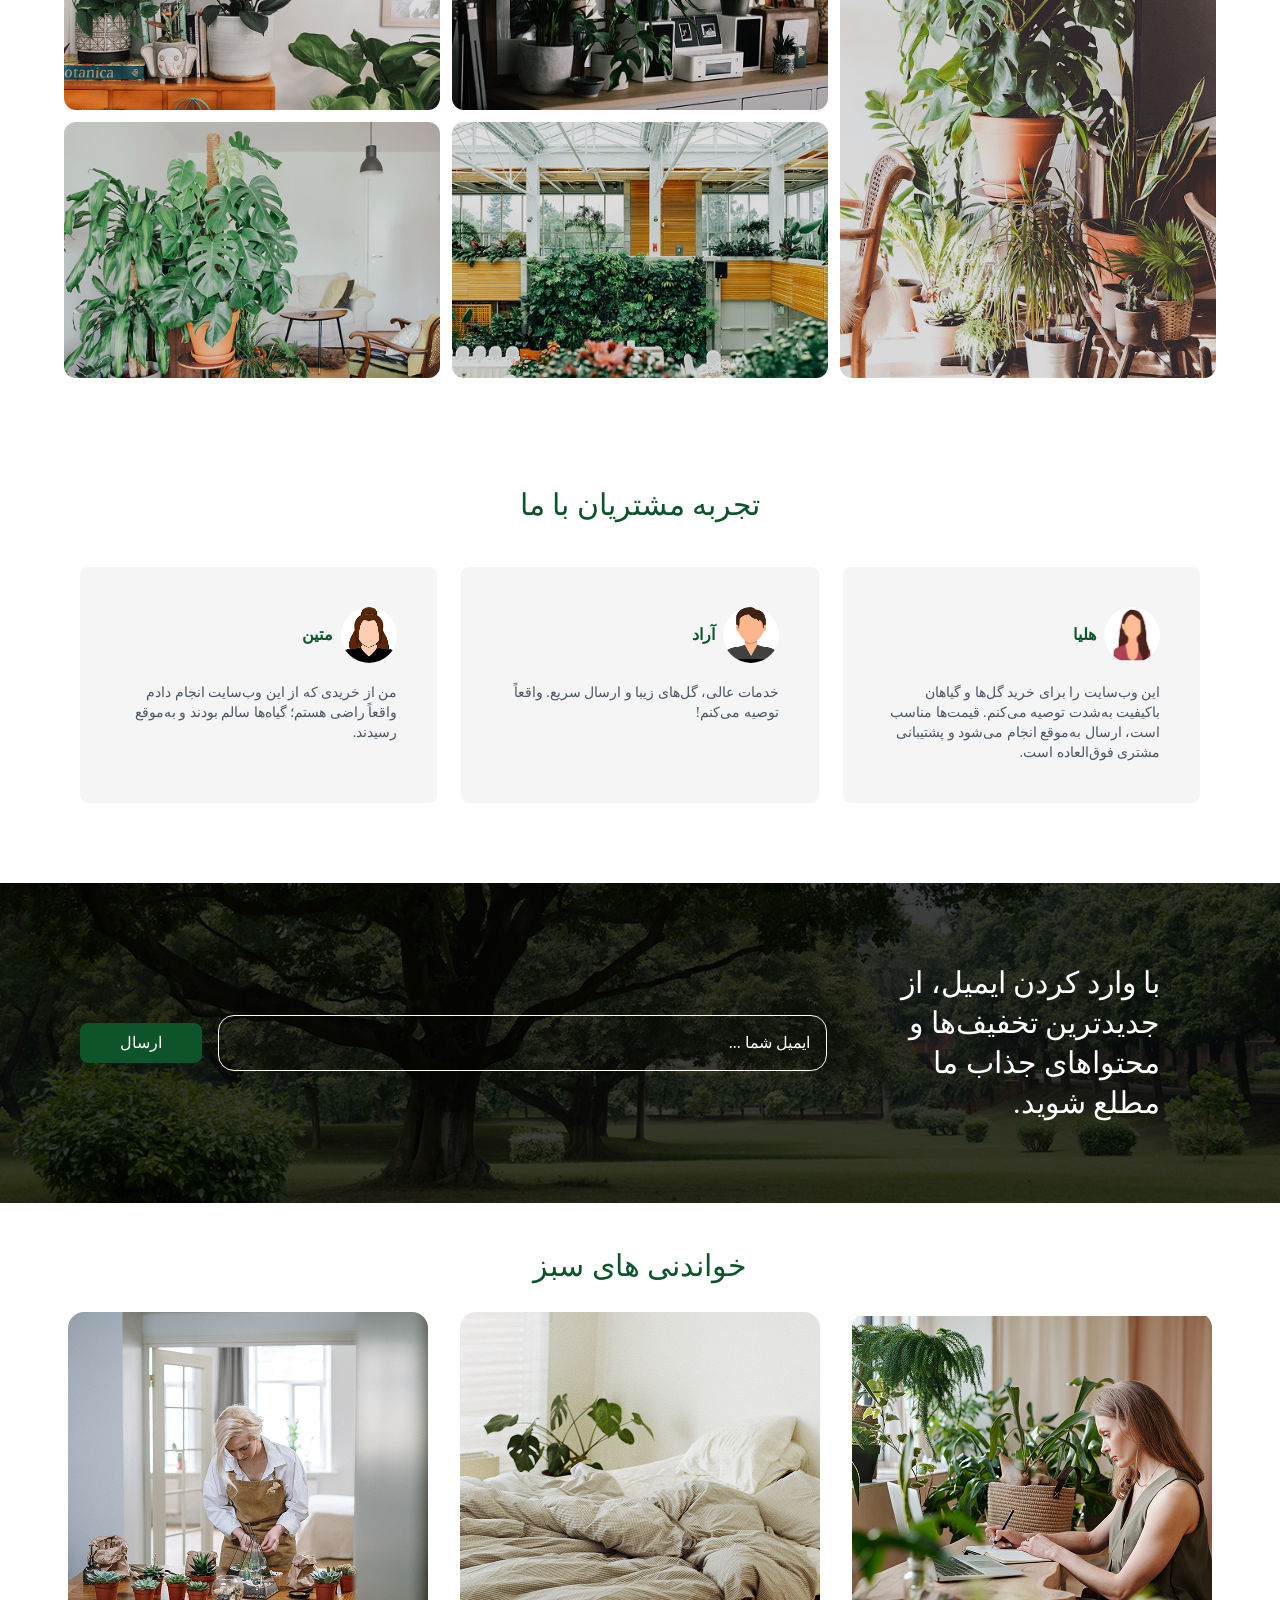
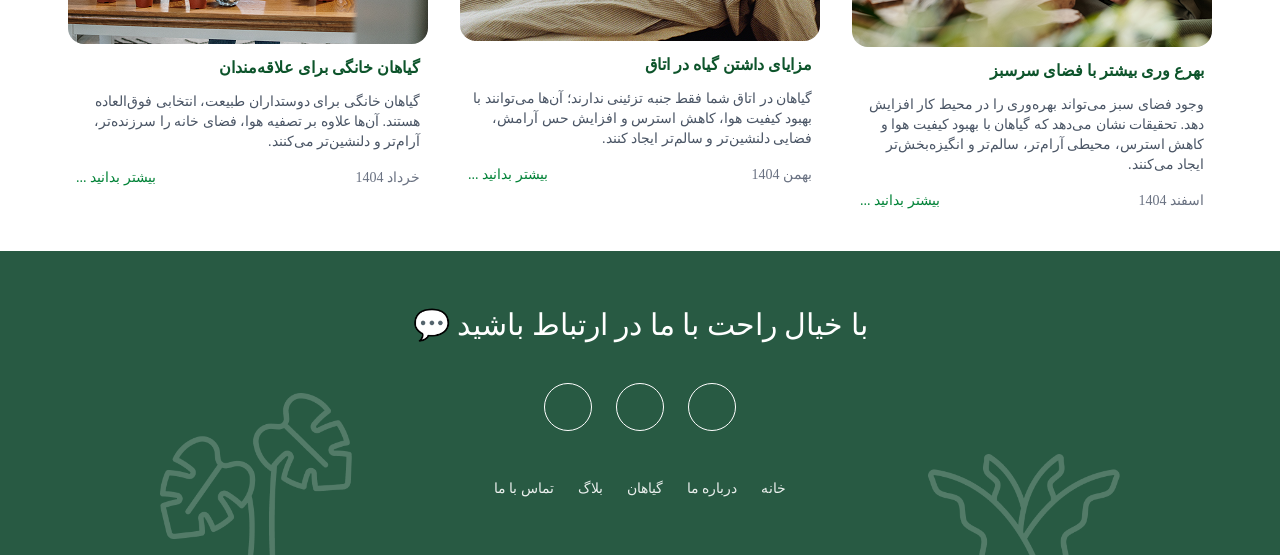
==== commit a63326c0: "first commit for feature" ====
--- a/index.html
+++ b/index.html
@@ -11,18 +11,18 @@
    <!-- <link rel="stylesheet"href="https://cdnjs.cloudflare.com/ajax/libs/font-awesome/6.7.2/css/all.min.css">
   </head> -->
 
+
   <body>
-
-    <section id="home" class="relative h-[88vh] bg-[#fafaf7]">
+    <section id="home" class="relative h-[88vh] bg-[#fafaf7] ">
       <!-- Header -->
-      <header class="relative z-20 top-0 shadow-xl">
+      <header class="relative z-20 top-0 ">
         <div
-          class="max-w-6xl px-3 pt-5 mx-auto h-14 flex items-center justify-between"
+          class="max-w-6xl px-3 pt-5 mx-auto h-14 flex items-center justify-between "
         >
           <!-- Logo -->
           <a
             href="#"
-            class="Font-Bold w-2 h-2 rounded-full text-green-600 mb-10"
+            class="Font-Bold w-2 h-2 rounded-full text-green-600  mb-10 "
           >
             لوشـــــا</a
           >
@@ -42,7 +42,7 @@
           >
             <a
               href="#home"
-              class="text-white hover:text-green-800 hover:scale-125 transition duration-300"
+              class="text-white hover:text-green-800 hover:scale-125 transition duration-300 relative z-50 shadow-lg shadow-amber-700"
               >خانه</a
             >
             <a
--- a/src/input.css
+++ b/src/input.css
@@ -1,9 +1,6 @@
 @import "tailwindcss";
 @source "../**/*.{html,js}";
 @import "../../node_modules/@fortawesome/fontawesome-free/css/all.min.css";
-
-
-
 
 
 
@@ -50,9 +47,6 @@
 
 
 
-
-
-
 .buy-btn::before{
 content:"";
 position:absolute;
